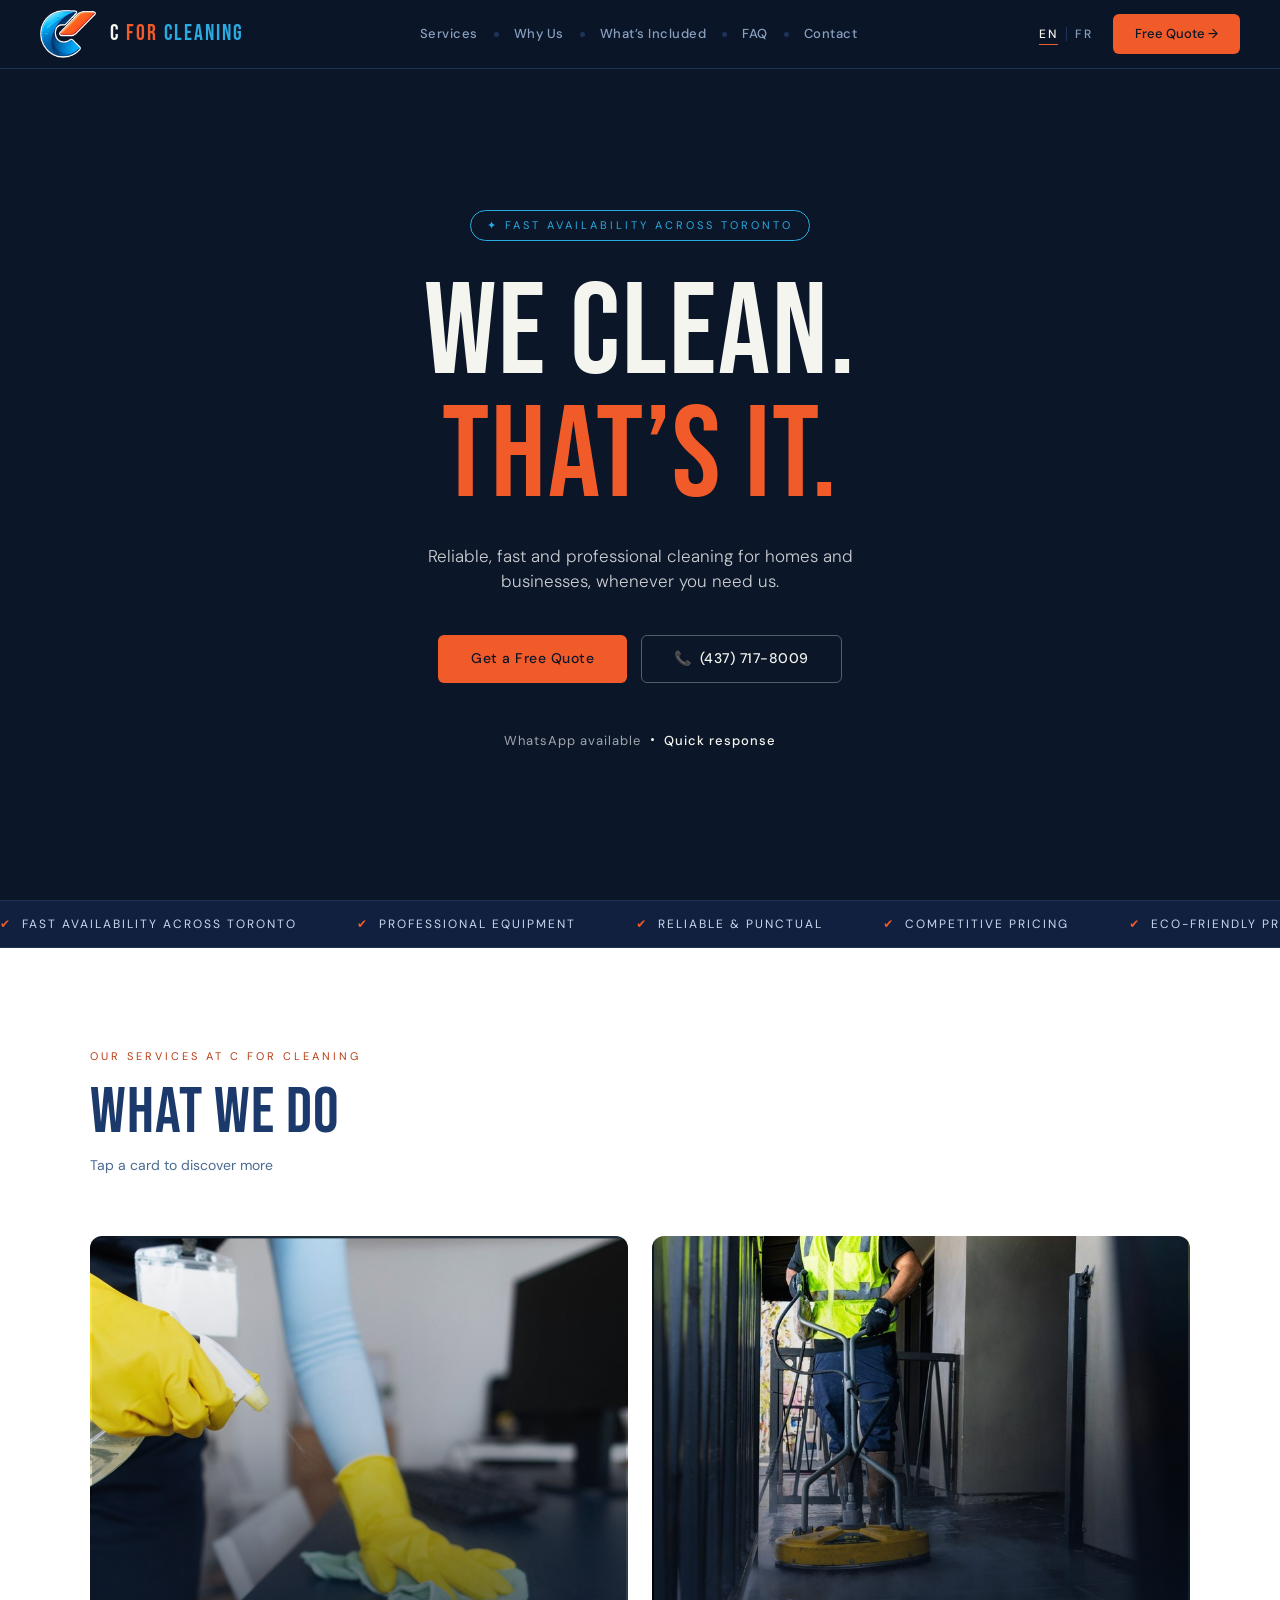
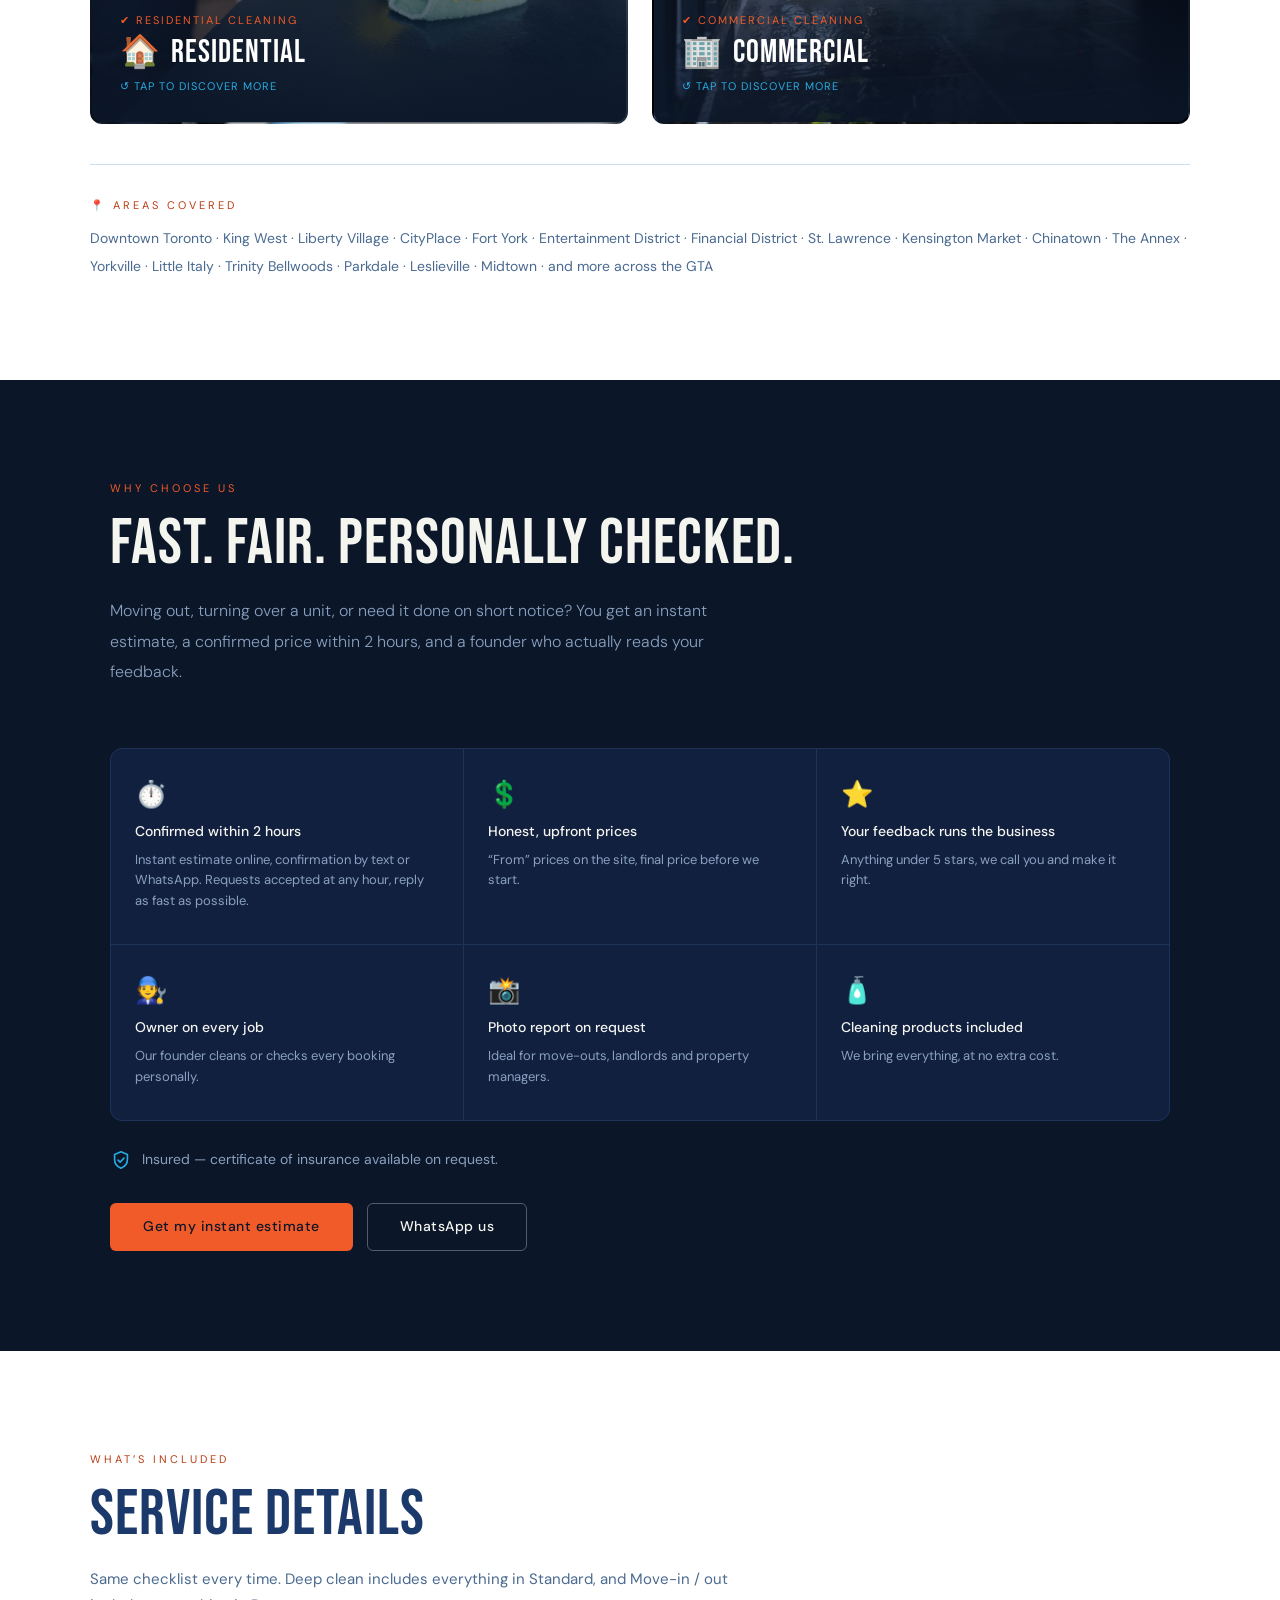
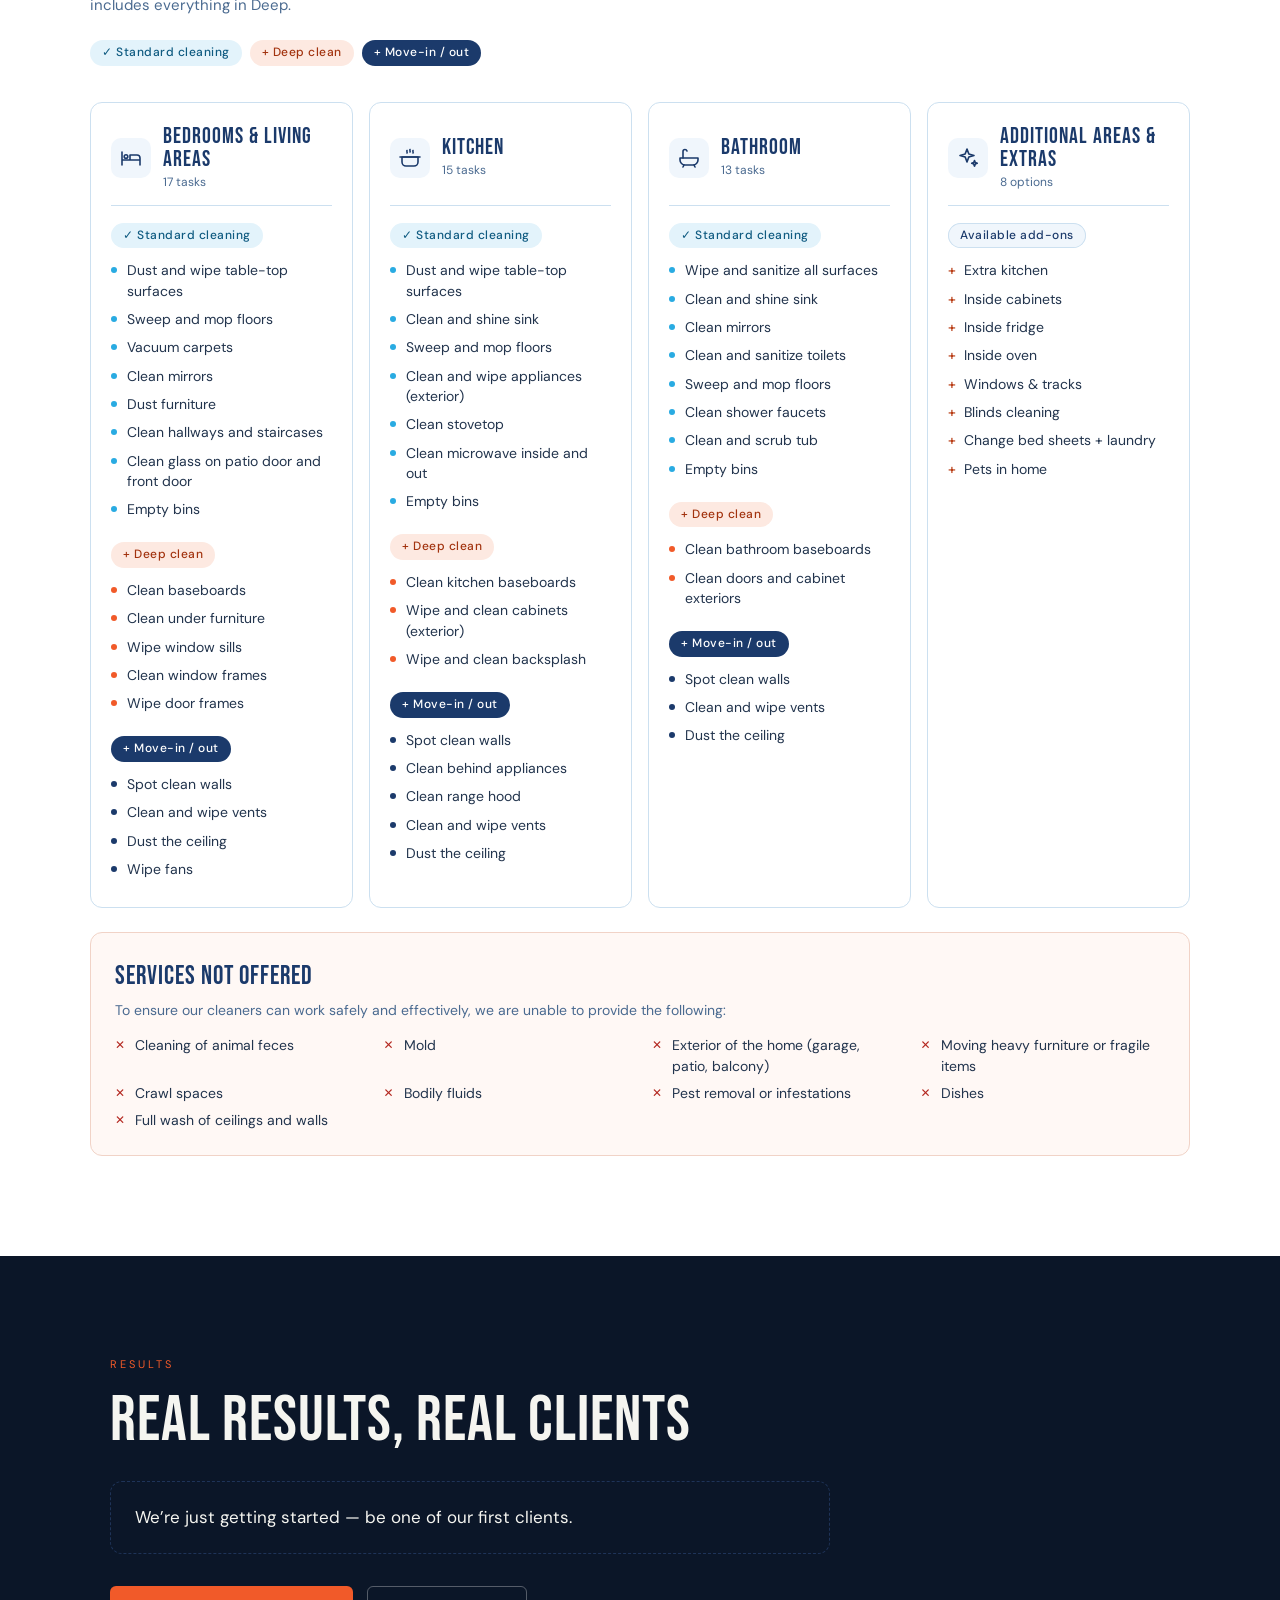
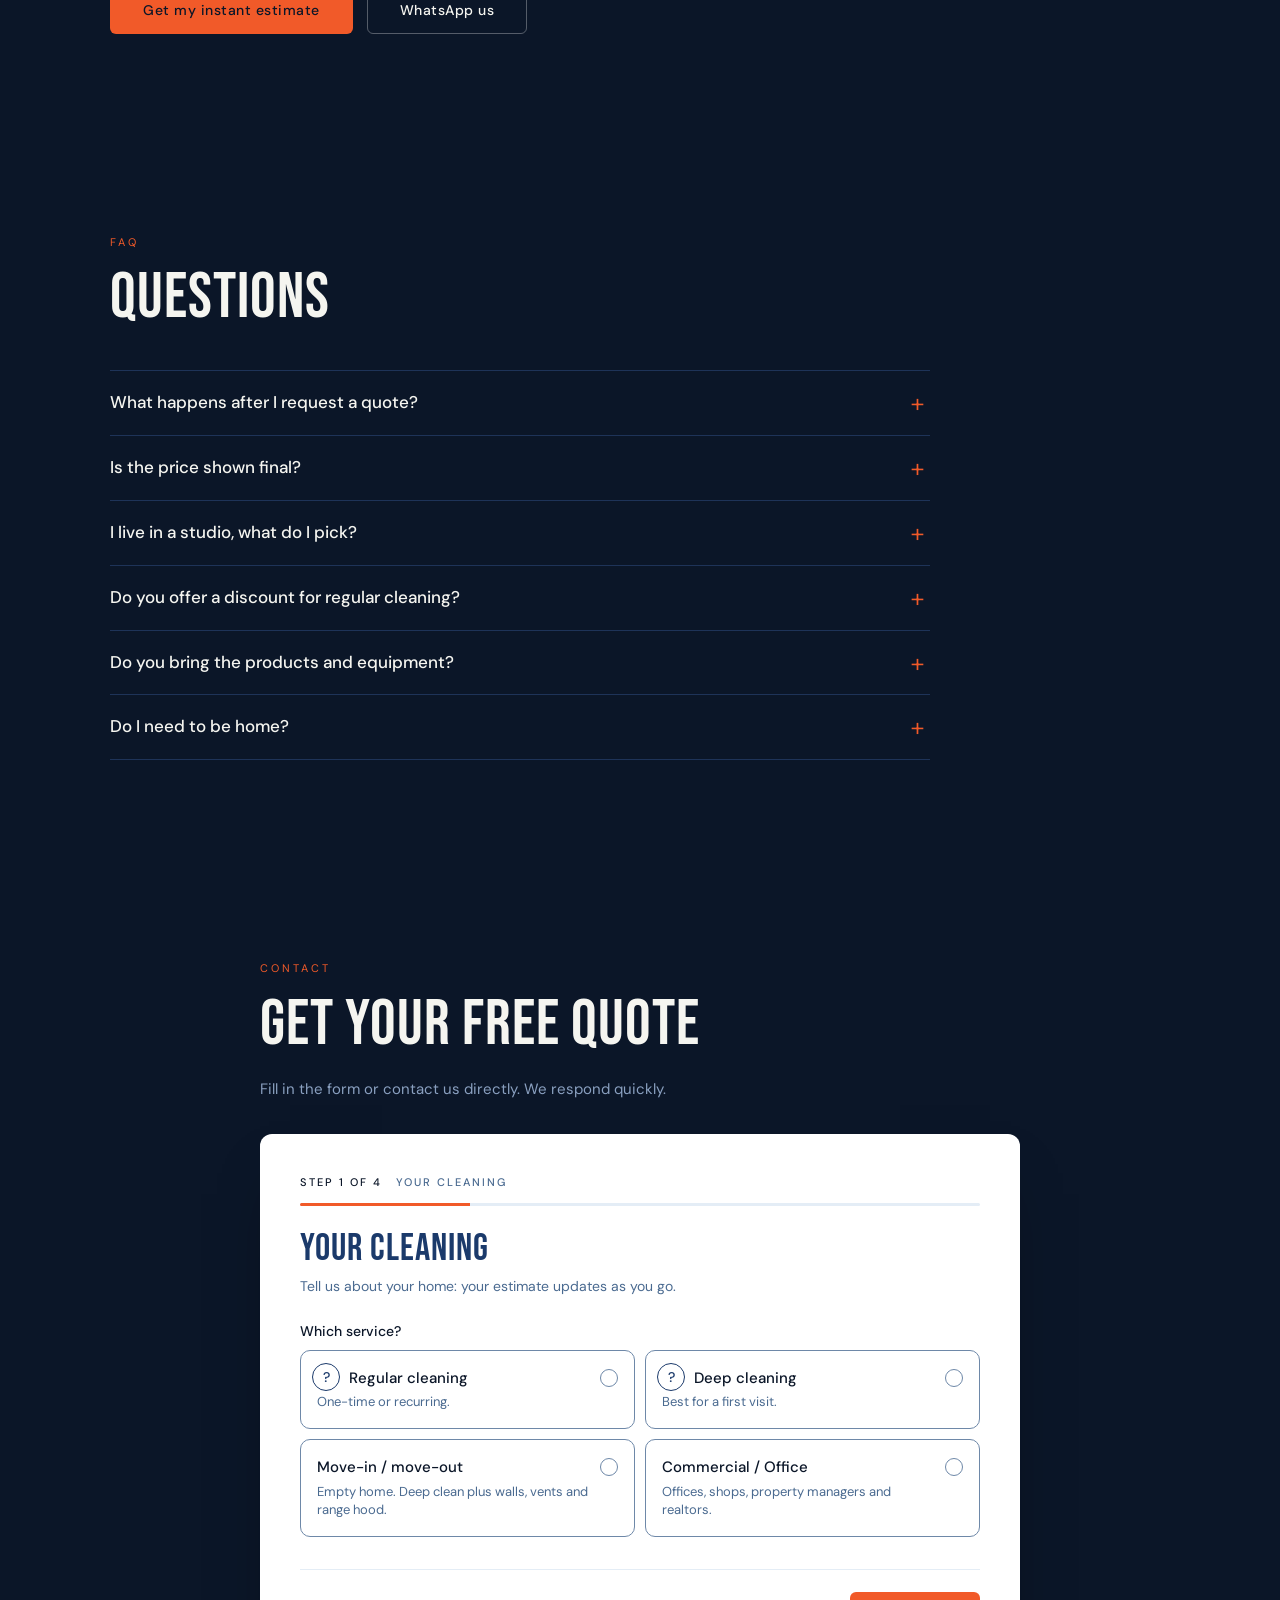
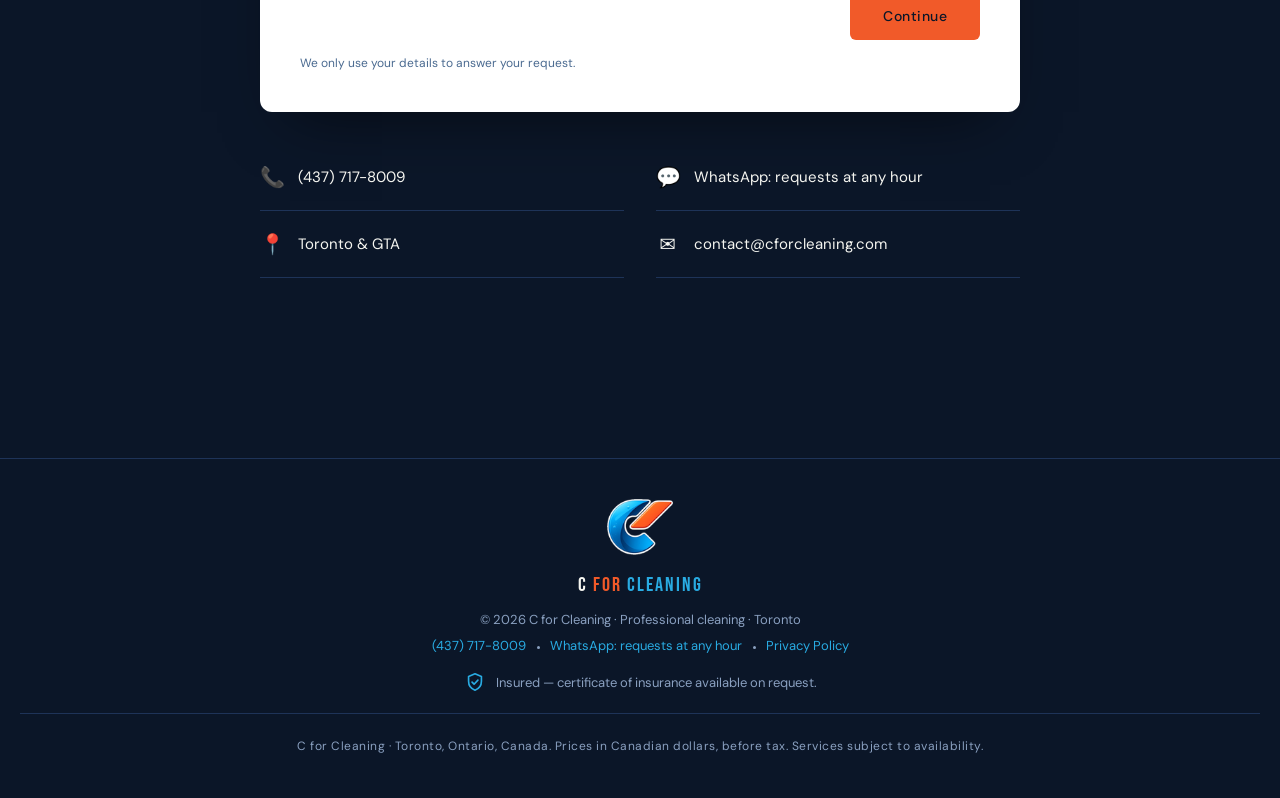
==== index.html @ 959acc0f "Remove all discounts, move the studio tip to the FAQ - No recurring discount for now: rates set to 0" ====
<!doctype html>
<html lang="en">
<head>
  <meta charset="utf-8">
  <meta name="viewport" content="width=device-width, initial-scale=1, viewport-fit=cover">
  <!-- Titre et description en anglais pour les aperçus de liens (WhatsApp, Facebook, Google).
       js/main.js les remplace selon la langue. -->
  <title>C for Cleaning | Cleaning services in Toronto</title>
  <meta name="description" content="Professional cleaning for condos, apartments, homes and businesses. Fast availability across Toronto, eco-friendly products, service in English and French.">
  <meta property="og:type" content="website">
  <meta property="og:site_name" content="C for Cleaning">
  <meta property="og:title" content="C for Cleaning | Cleaning services in Toronto">
  <meta property="og:description" content="Professional cleaning for condos, apartments, homes and businesses. Fast availability across Toronto, eco-friendly products, service in English and French.">
  <meta property="og:locale" content="en_CA">
  <meta property="og:locale:alternate" content="fr_CA">
  <!-- og:url et og:image (images/og.jpg) : à ajouter quand le domaine sera acheté (voir docs/images.md, n° 7) -->
  <meta name="theme-color" content="#0b1628">
  <link rel="icon" type="image/png" href="images/favicon.png">
  <link rel="apple-touch-icon" href="images/apple-touch-icon.png">
  <link rel="preconnect" href="https://fonts.googleapis.com">
  <link rel="preconnect" href="https://fonts.gstatic.com" crossorigin>
  <link rel="stylesheet" href="https://fonts.googleapis.com/css2?family=Bebas+Neue&amp;family=DM+Sans:wght@300;400;500&amp;display=swap">
  <link rel="stylesheet" href="css/style.css">
</head>
<body>
  <a class="skip-link" href="#main" data-i18n="skip"></a>

  <!-- Icônes (dessins, sans texte) réutilisées par <use> -->
  <svg class="sprite" aria-hidden="true" focusable="false">
    <symbol id="i-kitchen" viewBox="0 0 24 24"><path d="M4 11h16v5a4 4 0 0 1-4 4H8a4 4 0 0 1-4-4v-5z"/><path d="M2 11h20"/><path d="M9 4.5c-.6.8.6 1.7 0 2.5M12 3.5c-.6.8.6 1.7 0 2.5M15 4.5c-.6.8.6 1.7 0 2.5"/></symbol>
    <symbol id="i-paw" viewBox="0 0 24 24"><circle cx="5.5" cy="10" r="1.8"/><circle cx="9.5" cy="5.8" r="1.8"/><circle cx="14.5" cy="5.8" r="1.8"/><circle cx="18.5" cy="10" r="1.8"/><path d="M12 11.5c-2.9 0-5.5 3.6-5.5 5.9 0 1.6 1.2 2.6 2.7 2.6 1.2 0 1.9-.7 2.8-.7s1.6.7 2.8.7c1.5 0 2.7-1 2.7-2.6 0-2.3-2.6-5.9-5.5-5.9z"/></symbol>
    <symbol id="i-fridge" viewBox="0 0 24 24"><rect x="5.5" y="2.5" width="13" height="19" rx="2"/><path d="M5.5 10h13M8.5 5.5v2M8.5 13v3"/></symbol>
    <symbol id="i-oven" viewBox="0 0 24 24"><rect x="3" y="3" width="18" height="18" rx="2"/><path d="M3 8h18"/><rect x="6.5" y="11" width="11" height="7" rx="1"/><path d="M6.5 5.5h.01M9.5 5.5h.01M17.5 5.5h-3"/></symbol>
    <symbol id="i-cabinet" viewBox="0 0 24 24"><rect x="3" y="4" width="18" height="16" rx="1.5"/><path d="M12 4v16M9.5 10.5v3M14.5 10.5v3"/></symbol>
    <symbol id="i-blinds" viewBox="0 0 24 24"><path d="M3 3.5h18M5 7h14M5 10.5h14M5 14h14M5 17.5h14M12 17.5v2.5"/><circle cx="12" cy="21" r=".8"/></symbol>
    <symbol id="i-window" viewBox="0 0 24 24"><rect x="4" y="3" width="16" height="18" rx="1.5"/><path d="M12 3v18M4 12h16"/></symbol>
    <symbol id="i-bed" viewBox="0 0 24 24"><path d="M3 19V6M3 14h18v5M21 14v-2a3 3 0 0 0-3-3h-7v5"/><circle cx="7" cy="10.5" r="1.8"/></symbol>
    <symbol id="i-bath" viewBox="0 0 24 24"><path d="M3 12h18v2a5 5 0 0 1-5 5H8a5 5 0 0 1-5-5v-2z"/><path d="M6 12V5.5a2 2 0 0 1 2-2c1 0 1.7.6 2 1.5"/><path d="M7 19l-1 2M17 19l1 2"/></symbol>
    <symbol id="i-shield" viewBox="0 0 24 24"><path d="M12 3l7 3v5.2c0 4.4-3 8.3-7 9.8-4-1.5-7-5.4-7-9.8V6l7-3z"/><path d="M8.8 12.2l2.2 2.2 4.2-4.4"/></symbol>
    <symbol id="i-calendar" viewBox="0 0 24 24"><rect x="3" y="4.5" width="18" height="16" rx="2"/><path d="M3 9.5h18M8 2.5v4M16 2.5v4"/></symbol>
    <symbol id="i-sparkle" viewBox="0 0 24 24"><path d="M11 3l1.8 4.9L18 9.5l-5.2 1.6L11 16l-1.8-4.9L4 9.5l5.2-1.6z"/><path d="M18.5 14.5l.8 2 2 .8-2 .8-.8 2-.8-2-2-.8 2-.8z"/></symbol>
  </svg>

  <!-- NAVIGATION -->
  <header class="nav" id="top" data-header>
    <a class="nav-brand" href="#top" data-i18n-attr="aria-label:brand.home">
      <img class="logo" src="images/logo.png" alt="" width="94" height="80" onerror="this.remove()">
      <span class="nav-brand-name" aria-hidden="true"><span class="n-white" data-i18n="brand.word1"></span> <span class="n-orange" data-i18n="brand.word2"></span> <span class="n-blue" data-i18n="brand.word3"></span></span>
    </a>
    <nav class="nav-links" data-i18n-attr="aria-label:nav.label">
      <a href="#services" data-i18n="nav.services"></a>
      <a href="#why" data-i18n="nav.why"></a>
      <a href="#details" data-i18n="nav.details"></a>
      <a href="#faq" data-i18n="nav.faq"></a>
      <a href="#book" data-i18n="nav.contact"></a>
    </nav>
    <div class="nav-actions">
      <div class="lang-switch" role="group" data-i18n-attr="aria-label:nav.language">
        <button type="button" class="lang-switch__btn" data-set-lang="en" lang="en" data-i18n="lang.en" data-i18n-attr="aria-label:lang.enName"></button>
        <button type="button" class="lang-switch__btn" data-set-lang="fr" lang="fr" data-i18n="lang.fr" data-i18n-attr="aria-label:lang.frName"></button>
      </div>
      <a class="nav-cta" href="#book" data-i18n="nav.quote"></a>
      <button type="button" class="hamburger" aria-expanded="false" aria-controls="drawer" data-menu-toggle>
        <span></span><span></span><span></span>
      </button>
    </div>

    <!-- Menu mobile -->
    <div class="mobile-menu" id="drawer" hidden data-drawer>
      <nav data-i18n-attr="aria-label:nav.label">
        <a href="#services" data-i18n="nav.services"></a>
        <a href="#why" data-i18n="nav.why"></a>
        <a href="#details" data-i18n="nav.details"></a>
        <a href="#faq" data-i18n="nav.faq"></a>
        <a href="#book" data-i18n="nav.contact"></a>
        <a href="#book" class="mobile-cta" data-i18n="nav.quote"></a>
      </nav>
    </div>
  </header>

  <main id="main" tabindex="-1">

    <!-- HERO -->
    <section class="hero" aria-labelledby="hero-title">
      <div class="hero-slide hero-slide--1" aria-hidden="true"></div>
      <div class="hero-slide hero-slide--2" aria-hidden="true"></div>
      <div class="hero-overlay" aria-hidden="true"></div>
      <div class="hero-content">
        <p class="badge" data-i18n="hero.badge"></p>
        <h1 id="hero-title"><span data-i18n="hero.title1"></span><br><span class="accent" data-i18n="hero.title2"></span></h1>
        <p class="sub" data-i18n="hero.sub"></p>
        <div class="cta-group">
          <a href="#book" class="btn btn-primary" data-i18n="hero.cta"></a>
          <a href="#" class="btn btn-outline btn-phone" data-phone-link data-i18n-attr="aria-label:nav.call"><span data-phone-text></span></a>
        </div>
        <p class="hero-phone"><a href="#" target="_blank" rel="noopener" data-whatsapp-link data-i18n="hero.whatsapp"></a><strong data-i18n="hero.quick"></strong></p>
      </div>
    </section>

    <!-- BANDEAU DÉFILANT (décoratif, les mêmes points sont repris plus bas) -->
    <div class="ticker-wrap" aria-hidden="true">
      <div class="ticker" data-ticker></div>
    </div>

    <!-- SERVICES (fond blanc) -->
    <section class="services-outer" id="services" aria-labelledby="services-title">
      <div class="services-inner">
        <p class="label"><span data-i18n="services.label"></span> <span class="label-brand" data-i18n="services.labelBrand"></span></p>
        <h2 id="services-title" data-i18n="services.title"></h2>
        <p class="services-hint" data-i18n="services.hint"></p>

        <div class="services-grid">
          <!-- Résidentiel : carte à retourner -->
          <div class="flip-card" data-flip-card>
            <div class="flip-card-inner">
              <button type="button" class="flip-front flip-front--residential" aria-controls="back-residential">
                <span class="flip-front-overlay" aria-hidden="true"></span>
                <span class="flip-front-content">
                  <span class="flip-tag" data-i18n="services.residential.tag"></span>
                  <span class="flip-title" data-icon="🏠"><span data-i18n="services.residential.name"></span></span>
                  <span class="flip-hint-front" data-i18n="services.more"></span>
                </span>
              </button>
              <div class="flip-back" id="back-residential" tabindex="-1">
                <h3 data-i18n="services.residential.title"></h3>
                <p class="flip-back-desc" data-i18n="services.residential.desc"></p>
                <ul class="service-list" data-i18n-list="services.residential.items"></ul>
                <p class="flip-back-price" data-i18n="services.residential.price"></p>
                <div class="flip-back-bottom">
                  <a href="#book" class="btn btn-primary btn-small" data-i18n="services.cta"></a>
                  <button type="button" class="flip-hint-back" data-i18n="services.back"></button>
                </div>
              </div>
            </div>
          </div>

          <!-- Commercial : carte à retourner -->
          <div class="flip-card" data-flip-card>
            <div class="flip-card-inner">
              <button type="button" class="flip-front flip-front--commercial" aria-controls="back-commercial">
                <span class="flip-front-overlay" aria-hidden="true"></span>
                <span class="flip-front-content">
                  <span class="flip-tag" data-i18n="services.commercial.tag"></span>
                  <span class="flip-title" data-icon="🏢"><span data-i18n="services.commercial.name"></span></span>
                  <span class="flip-hint-front" data-i18n="services.more"></span>
                </span>
              </button>
              <div class="flip-back" id="back-commercial" tabindex="-1">
                <h3 data-i18n="services.commercial.title"></h3>
                <p class="flip-back-desc" data-i18n="services.commercial.desc"></p>
                <ul class="service-list" data-i18n-list="services.commercial.items"></ul>
                <p class="flip-back-price" data-i18n="services.commercial.price"></p>
                <div class="flip-back-bottom">
                  <a href="#book" class="btn btn-primary btn-small" data-book-service="pro" data-i18n="services.cta"></a>
                  <button type="button" class="flip-hint-back" data-i18n="services.back"></button>
                </div>
              </div>
            </div>
          </div>
        </div>

        <!-- Zones desservies -->
        <div class="areas">
          <p class="label" data-icon="📍"><span data-i18n="areas.label"></span></p>
          <p class="areas-list" data-areas></p>
        </div>
      </div>
    </section>

    <!-- POURQUOI C FOR CLEANING -->
    <section class="section" id="why" aria-labelledby="why-title">
      <p class="label" data-i18n="why.label"></p>
      <h2 id="why-title" data-i18n="why.title"></h2>
      <div class="intro-text">
        <p data-i18n="why.text"></p>
      </div>
      <ul class="pillars pillars--six">
        <li class="pillar"><span class="pillar-icon" aria-hidden="true" data-icon="⏱️"></span><h3 data-i18n="why.cards.0.title"></h3><p data-i18n="why.cards.0.text"></p></li>
        <li class="pillar"><span class="pillar-icon" aria-hidden="true" data-icon="💲"></span><h3 data-i18n="why.cards.1.title"></h3><p data-i18n="why.cards.1.text"></p></li>
        <li class="pillar"><span class="pillar-icon" aria-hidden="true" data-icon="⭐"></span><h3 data-i18n="why.cards.2.title"></h3><p data-i18n="why.cards.2.text"></p></li>
        <li class="pillar"><span class="pillar-icon" aria-hidden="true" data-icon="🧑‍🔧"></span><h3 data-i18n="why.cards.3.title"></h3><p data-i18n="why.cards.3.text"></p></li>
        <li class="pillar"><span class="pillar-icon" aria-hidden="true" data-icon="📸"></span><h3 data-i18n="why.cards.4.title"></h3><p data-i18n="why.cards.4.text"></p></li>
        <li class="pillar"><span class="pillar-icon" aria-hidden="true" data-icon="🧴"></span><h3 data-i18n="why.cards.5.title"></h3><p data-i18n="why.cards.5.text"></p></li>
      </ul>
      <p class="insured"><svg class="insured__icon" aria-hidden="true" focusable="false"><use href="#i-shield"/></svg><span data-i18n="trust.insured"></span></p>
      <div class="cta-row">
        <a href="#book" class="btn btn-primary" data-i18n="cta.estimate"></a>
        <a href="#" class="btn btn-outline" target="_blank" rel="noopener" data-whatsapp-link data-i18n="cta.whatsapp"></a>
      </div>
    </section>

    <!-- DÉTAILS DES SERVICES (fond blanc) -->
    <section class="details-outer" id="details" aria-labelledby="details-title">
      <div class="details-inner">
        <p class="label" data-i18n="details.label"></p>
        <h2 id="details-title" data-i18n="details.title"></h2>
        <p class="details-intro" data-i18n="details.intro"></p>
        <ul class="details-legend">
          <li class="details-legend__item details-legend__item--standard" data-i18n="details.levels.standard"></li>
          <li class="details-legend__item details-legend__item--deep" data-i18n="details.levels.deep"></li>
          <li class="details-legend__item details-legend__item--move" data-i18n="details.levels.move"></li>
        </ul>
        <div class="details-grid">
        <article class="detail-card">
          <header class="detail-card__head">
            <svg class="detail-card__icon" aria-hidden="true" focusable="false"><use href="#i-bed"/></svg>
            <div>
              <h3 class="detail-card__title" data-i18n="details.rooms.title"></h3>
              <p class="detail-card__count" data-detail-count="rooms"></p>
            </div>
          </header>
          <div class="detail-card__body">
            <div class="detail-group detail-group--standard">
              <h4 class="detail-group__title" data-i18n="details.levels.standard"></h4>
              <ul class="detail-list" data-i18n-list="details.rooms.standard"></ul>
            </div>
            <div class="detail-group detail-group--deep">
              <h4 class="detail-group__title" data-i18n="details.levels.deep"></h4>
              <ul class="detail-list" data-i18n-list="details.rooms.deep"></ul>
            </div>
            <div class="detail-group detail-group--move">
              <h4 class="detail-group__title" data-i18n="details.levels.move"></h4>
              <ul class="detail-list" data-i18n-list="details.rooms.move"></ul>
            </div>
          </div>
        </article>
        <article class="detail-card">
          <header class="detail-card__head">
            <svg class="detail-card__icon" aria-hidden="true" focusable="false"><use href="#i-kitchen"/></svg>
            <div>
              <h3 class="detail-card__title" data-i18n="details.kitchen.title"></h3>
              <p class="detail-card__count" data-detail-count="kitchen"></p>
            </div>
          </header>
          <div class="detail-card__body">
            <div class="detail-group detail-group--standard">
              <h4 class="detail-group__title" data-i18n="details.levels.standard"></h4>
              <ul class="detail-list" data-i18n-list="details.kitchen.standard"></ul>
            </div>
            <div class="detail-group detail-group--deep">
              <h4 class="detail-group__title" data-i18n="details.levels.deep"></h4>
              <ul class="detail-list" data-i18n-list="details.kitchen.deep"></ul>
            </div>
            <div class="detail-group detail-group--move">
              <h4 class="detail-group__title" data-i18n="details.levels.move"></h4>
              <ul class="detail-list" data-i18n-list="details.kitchen.move"></ul>
            </div>
          </div>
        </article>
        <article class="detail-card">
          <header class="detail-card__head">
            <svg class="detail-card__icon" aria-hidden="true" focusable="false"><use href="#i-bath"/></svg>
            <div>
              <h3 class="detail-card__title" data-i18n="details.bathroom.title"></h3>
              <p class="detail-card__count" data-detail-count="bathroom"></p>
            </div>
          </header>
          <div class="detail-card__body">
            <div class="detail-group detail-group--standard">
              <h4 class="detail-group__title" data-i18n="details.levels.standard"></h4>
              <ul class="detail-list" data-i18n-list="details.bathroom.standard"></ul>
            </div>
            <div class="detail-group detail-group--deep">
              <h4 class="detail-group__title" data-i18n="details.levels.deep"></h4>
              <ul class="detail-list" data-i18n-list="details.bathroom.deep"></ul>
            </div>
            <div class="detail-group detail-group--move">
              <h4 class="detail-group__title" data-i18n="details.levels.move"></h4>
              <ul class="detail-list" data-i18n-list="details.bathroom.move"></ul>
            </div>
          </div>
        </article>
        <article class="detail-card">
          <header class="detail-card__head">
            <svg class="detail-card__icon" aria-hidden="true" focusable="false"><use href="#i-sparkle"/></svg>
            <div>
              <h3 class="detail-card__title" data-i18n="details.extras.title"></h3>
              <p class="detail-card__count" data-detail-count="extras"></p>
            </div>
          </header>
          <div class="detail-card__body">
            <div class="detail-group detail-group--addons">
              <h4 class="detail-group__title" data-i18n="details.levels.addons"></h4>
              <ul class="detail-list" data-i18n-list="details.extras.addons"></ul>
            </div>
          </div>
        </article>
        </div>

        <div class="not-offered">
          <h3 class="not-offered__title" data-i18n="details.notOffered.title"></h3>
          <p class="not-offered__intro" data-i18n="details.notOffered.intro"></p>
          <ul class="not-offered__list" data-i18n-list="details.notOffered.items"></ul>
        </div>
      </div>
    </section>

    <!-- RÉSULTATS : avant/après et avis réels (données dans js/config.js) -->
    <section class="section" id="results" aria-labelledby="results-title">
      <p class="label" data-i18n="results.label"></p>
      <h2 id="results-title" data-i18n="results.title"></h2>

      <div class="ba" data-before-after hidden>
        <div class="ba-grid" data-ba-list></div>
      </div>

      <div class="reviews" data-reviews hidden>
        <ul class="reviews-grid" data-reviews-list></ul>
        <a class="reviews-google" href="#" target="_blank" rel="noopener" data-google-reviews hidden data-i18n="results.google"></a>
      </div>

      <div class="launch" data-launch hidden>
        <p class="launch__text" data-i18n="results.launch"></p>
      </div>

      <div class="cta-row">
        <a href="#book" class="btn btn-primary" data-i18n="cta.estimate"></a>
        <a href="#" class="btn btn-outline" target="_blank" rel="noopener" data-whatsapp-link data-i18n="cta.whatsapp"></a>
      </div>
    </section>

    <!-- FAQ -->
    <section class="section section--faq" id="faq" aria-labelledby="faq-title">
      <p class="label" data-i18n="faq.label"></p>
      <h2 id="faq-title" data-i18n="faq.title"></h2>
      <div class="faq" data-faq></div>
    </section>

    <!-- CONTACT ET RÉSERVATION -->
    <section class="section" id="book" aria-labelledby="book-title">
      <div class="book-wrap">
        <p class="label" data-i18n="contact.label"></p>
        <h2 id="book-title" data-i18n="contact.title"></h2>
        <p class="contact-intro" data-i18n="contact.intro"></p>

        <div class="book-card">
          <form class="booking" id="booking-form" action="https://formspree.io/f/mjgeappr" method="POST" novalidate data-i18n-attr="aria-label:contact.formLabel">
            <div class="progress">
              <p class="progress__text" aria-live="polite">
                <span data-progress-count></span>
                <span class="progress__name" data-progress-name></span>
              </p>
              <div class="progress__bar" aria-hidden="true"><span class="progress__fill" data-progress-fill></span></div>
            </div>

            <!-- Champs cachés envoyés à Formspree -->
            <input type="hidden" name="_subject" value="">
            <input type="hidden" name="lang" value="">
            <input type="hidden" name="summary" value="">
            <input type="hidden" name="estimated_price" value="">
            <div class="hp" aria-hidden="true">
              <input type="text" name="_gotcha" tabindex="-1" autocomplete="off">
            </div>

            <!-- Étape 1 : votre ménage -->
            <div class="step" data-step="1">
              <h3 class="step__title" tabindex="-1" data-i18n="form.step1.title"></h3>
              <p class="step__note" data-i18n="form.step1.note"></p>

              <fieldset class="field" data-field="service">
                <legend class="label-field" data-i18n="form.step1.service"></legend>
                <div class="options options--cards">
                  <div class="option-wrap has-tip">
                    <label class="option-card">
                      <input class="option-card__input" type="radio" name="service" value="Regular" data-service="regular">
                      <span class="option-card__body">
                        <span class="option-card__name" data-i18n="form.step1.services.regular.name"></span>
                        <span class="option-card__desc" data-i18n="form.step1.services.regular.desc"></span>
                      </span>
                    </label>
                    <button type="button" class="tip" aria-expanded="false" aria-describedby="tip-regular" data-tip data-i18n-attr="aria-label:form.step1.services.regular.tipLabel"><span aria-hidden="true">?</span></button>
                    <span class="tip__bubble" id="tip-regular" role="tooltip" data-i18n="form.step1.services.regular.tip"></span>
                  </div>
                  <div class="option-wrap has-tip">
                    <label class="option-card">
                      <input class="option-card__input" type="radio" name="service" value="Deep" data-service="deep">
                      <span class="option-card__body">
                        <span class="option-card__name" data-i18n="form.step1.services.deep.name"></span>
                        <span class="option-card__desc" data-i18n="form.step1.services.deep.desc"></span>
                      </span>
                    </label>
                    <button type="button" class="tip" aria-expanded="false" aria-describedby="tip-deep" data-tip data-i18n-attr="aria-label:form.step1.services.deep.tipLabel"><span aria-hidden="true">?</span></button>
                    <span class="tip__bubble" id="tip-deep" role="tooltip" data-i18n="form.step1.services.deep.tip"></span>
                  </div>
                  <div class="option-wrap">
                    <label class="option-card">
                      <input class="option-card__input" type="radio" name="service" value="Move-in/out" data-service="move">
                      <span class="option-card__body">
                        <span class="option-card__name" data-i18n="form.step1.services.move.name"></span>
                        <span class="option-card__desc" data-i18n="form.step1.services.move.desc"></span>
                      </span>
                    </label>
                  </div>
                  <div class="option-wrap">
                    <label class="option-card">
                      <input class="option-card__input" type="radio" name="service" value="Commercial / Office" data-service="pro">
                      <span class="option-card__body">
                        <span class="option-card__name" data-i18n="form.step1.services.pro.name"></span>
                        <span class="option-card__desc" data-i18n="form.step1.services.pro.desc"></span>
                      </span>
                    </label>
                  </div>
                </div>
                <p class="field__error" id="err-service" data-error></p>
              </fieldset>

              <div class="cond" data-when="residential" hidden>
                <div class="counters">
                  <div class="field counter" data-field="bedrooms">
                    <label class="label-field" for="bedrooms" data-i18n="form.step1.bedrooms"></label>
                    <div class="stepper">
                      <button type="button" class="stepper__btn stepper__btn--less" data-stepper="bedrooms" data-delta="-1" data-i18n-attr="aria-label:form.step1.bedroomsLess"></button>
                      <input class="stepper__input" type="number" id="bedrooms" name="bedrooms" value="0" min="0" step="1" inputmode="numeric">
                      <button type="button" class="stepper__btn stepper__btn--more" data-stepper="bedrooms" data-delta="1" data-i18n-attr="aria-label:form.step1.bedroomsMore"></button>
                    </div>
                    <p class="field__error" id="err-bedrooms" data-error></p>
                  </div>
                  <div class="field counter" data-field="bathrooms">
                    <label class="label-field" for="bathrooms" data-i18n="form.step1.bathrooms"></label>
                    <div class="stepper">
                      <button type="button" class="stepper__btn stepper__btn--less" data-stepper="bathrooms" data-delta="-1" data-i18n-attr="aria-label:form.step1.bathroomsLess"></button>
                      <input class="stepper__input" type="number" id="bathrooms" name="bathrooms" value="1" min="0" step="1" inputmode="numeric">
                      <button type="button" class="stepper__btn stepper__btn--more" data-stepper="bathrooms" data-delta="1" data-i18n-attr="aria-label:form.step1.bathroomsMore"></button>
                    </div>
                    <p class="field__error" id="err-bathrooms" data-error></p>
                  </div>
                  <div class="field counter" data-field="half_bathrooms">
                    <label class="label-field" for="half_bathrooms" data-i18n="form.step1.halfBathrooms"></label>
                    <div class="stepper">
                      <button type="button" class="stepper__btn stepper__btn--less" data-stepper="half_bathrooms" data-delta="-1" data-i18n-attr="aria-label:form.step1.halfBathroomsLess"></button>
                      <input class="stepper__input" type="number" id="half_bathrooms" name="half_bathrooms" value="0" min="0" step="1" inputmode="numeric">
                      <button type="button" class="stepper__btn stepper__btn--more" data-stepper="half_bathrooms" data-delta="1" data-i18n-attr="aria-label:form.step1.halfBathroomsMore"></button>
                    </div>
                    <p class="field__note" data-i18n="form.step1.halfNote"></p>
                    <p class="field__error" id="err-half_bathrooms" data-error></p>
                  </div>
                </div>

                <fieldset class="field">
                  <legend class="label-field" data-i18n="form.step1.type"></legend>
                  <div class="options">
                    <label class="pill"><input type="radio" name="property_type" value="Condo or apartment" checked><span data-i18n="form.step1.types.0"></span></label>
                    <label class="pill"><input type="radio" name="property_type" value="Townhouse"><span data-i18n="form.step1.types.1"></span></label>
                    <label class="pill"><input type="radio" name="property_type" value="House"><span data-i18n="form.step1.types.2"></span></label>
                  </div>
                </fieldset>
              </div>

              <div class="cond" data-when="regular" hidden>
                <fieldset class="field">
                  <legend class="label-field" data-i18n="form.step1.frequency"></legend>
                  <div class="options">
                    <label class="pill"><input type="radio" name="frequency" value="One time" data-freq="once" checked><span data-freq-label="once"></span></label>
                    <label class="pill"><input type="radio" name="frequency" value="Weekly" data-freq="weekly"><span data-freq-label="weekly"></span></label>
                    <label class="pill"><input type="radio" name="frequency" value="Bi-weekly" data-freq="biweekly"><span data-freq-label="biweekly"></span></label>
                    <label class="pill"><input type="radio" name="frequency" value="Monthly" data-freq="monthly"><span data-freq-label="monthly"></span></label>
                  </div>
                  <p class="field__note" data-i18n="form.step1.frequencyNote" data-discount-only></p>
                </fieldset>
              </div>

              <div class="cond" data-when="pro" hidden>
                <fieldset class="field" data-field="pro_type">
                  <legend class="label-field" data-i18n="form.step1.proType"></legend>
                  <div class="options">
                    <label class="pill"><input type="radio" name="pro_type" value="Office or shop"><span data-i18n="form.step1.proTypes.0"></span></label>
                    <label class="pill"><input type="radio" name="pro_type" value="Property manager"><span data-i18n="form.step1.proTypes.1"></span></label>
                    <label class="pill"><input type="radio" name="pro_type" value="Realtor"><span data-i18n="form.step1.proTypes.2"></span></label>
                    <label class="pill"><input type="radio" name="pro_type" value="Other"><span data-i18n="form.step1.proTypes.3"></span></label>
                  </div>
                  <p class="field__error" id="err-pro_type" data-error></p>
                </fieldset>
                <div class="field" data-field="square_feet">
                  <label class="label-field" for="square_feet" data-i18n="form.step1.sqft"></label>
                  <input class="input input--sqft" type="number" id="square_feet" name="square_feet" min="1" step="1" inputmode="numeric" data-i18n-attr="placeholder:form.step1.sqftExample">
                  <p class="field__error" id="err-square_feet" data-error></p>
                </div>
                <div class="counters">
                  <div class="field counter" data-field="pro_kitchens">
                    <label class="label-field" for="pro_kitchens" data-i18n="form.step1.kitchens"></label>
                    <div class="stepper">
                      <button type="button" class="stepper__btn stepper__btn--less" data-stepper="pro_kitchens" data-delta="-1" data-i18n-attr="aria-label:form.step1.kitchensLess"></button>
                      <input class="stepper__input" type="number" id="pro_kitchens" name="pro_kitchens" value="1" min="0" step="1" inputmode="numeric">
                      <button type="button" class="stepper__btn stepper__btn--more" data-stepper="pro_kitchens" data-delta="1" data-i18n-attr="aria-label:form.step1.kitchensMore"></button>
                    </div>
                    <p class="field__note" data-i18n="form.step1.kitchensNote"></p>
                    <p class="field__error" id="err-pro_kitchens" data-error></p>
                  </div>
                  <div class="field counter" data-field="pro_bathrooms">
                    <label class="label-field" for="pro_bathrooms" data-i18n="form.step1.proBathrooms"></label>
                    <div class="stepper">
                      <button type="button" class="stepper__btn stepper__btn--less" data-stepper="pro_bathrooms" data-delta="-1" data-i18n-attr="aria-label:form.step1.bathroomsLess"></button>
                      <input class="stepper__input" type="number" id="pro_bathrooms" name="pro_bathrooms" value="1" min="0" step="1" inputmode="numeric">
                      <button type="button" class="stepper__btn stepper__btn--more" data-stepper="pro_bathrooms" data-delta="1" data-i18n-attr="aria-label:form.step1.bathroomsMore"></button>
                    </div>
                    <p class="field__error" id="err-pro_bathrooms" data-error></p>
                  </div>
                </div>
              </div>
            </div>

            <!-- Étape 2 : options (sautée pour les pros) -->
            <div class="step" data-step="2" hidden>
              <h3 class="step__title" tabindex="-1" data-i18n="form.step2.title"></h3>
              <p class="step__note" data-i18n="form.step2.note"></p>
              <div class="cond" data-when="residential" hidden>
                <fieldset class="field">
                  <legend class="label-field" data-i18n="form.step2.extras"></legend>
                  <ul class="tiles">
                    <li><label class="tile">
                      <input type="checkbox" name="addons" value="Extra kitchen" data-addon="kitchen">
                      <span class="tile__body">
                        <svg class="tile__icon" aria-hidden="true" focusable="false"><use href="#i-kitchen"/></svg>
                        <span class="tile__name" data-i18n="form.step2.addons.kitchen"></span>
                      </span>
                    </label></li>
                    <li><label class="tile">
                      <input type="checkbox" name="addons" value="Inside fridge" data-addon="fridge">
                      <span class="tile__body">
                        <svg class="tile__icon" aria-hidden="true" focusable="false"><use href="#i-fridge"/></svg>
                        <span class="tile__name" data-i18n="form.step2.addons.fridge"></span>
                      </span>
                    </label></li>
                    <li><label class="tile">
                      <input type="checkbox" name="addons" value="Inside oven" data-addon="oven">
                      <span class="tile__body">
                        <svg class="tile__icon" aria-hidden="true" focusable="false"><use href="#i-oven"/></svg>
                        <span class="tile__name" data-i18n="form.step2.addons.oven"></span>
                      </span>
                    </label></li>
                    <li><label class="tile">
                      <input type="checkbox" name="addons" value="Inside cabinets" data-addon="cabinets">
                      <span class="tile__body">
                        <svg class="tile__icon" aria-hidden="true" focusable="false"><use href="#i-cabinet"/></svg>
                        <span class="tile__name" data-i18n="form.step2.addons.cabinets"></span>
                      </span>
                    </label></li>
                    <li><label class="tile">
                      <input type="checkbox" name="addons" value="Pets in home" data-addon="pets">
                      <span class="tile__body">
                        <svg class="tile__icon" aria-hidden="true" focusable="false"><use href="#i-paw"/></svg>
                        <span class="tile__name" data-i18n="form.step2.addons.pets"></span>
                      </span>
                    </label></li>
                    <li><label class="tile">
                      <input type="checkbox" name="addons" value="Change bed sheets + laundry" data-addon="sheetsLaundry">
                      <span class="tile__body">
                        <svg class="tile__icon" aria-hidden="true" focusable="false"><use href="#i-bed"/></svg>
                        <span class="tile__name" data-i18n="form.step2.addons.sheetsLaundry"></span>
                      </span>
                    </label></li>
                    <li class="tiles__wide"><div class="tile tile--counter" data-blinds-tile>
                      <span class="tile__body">
                        <svg class="tile__icon" aria-hidden="true" focusable="false"><use href="#i-blinds"/></svg>
                        <span class="tile__text">
                          <label class="tile__name" for="blinds_count" data-i18n="form.step2.addons.blinds"></label>
                          <span class="tile__sub" id="blinds-hint" data-i18n="form.step2.blindsHint"></span>
                        </span>
                        <span class="tile-stepper">
                          <button type="button" class="tile-stepper__btn stepper__btn--less" data-stepper="blinds_count" data-delta="-1" data-i18n-attr="aria-label:form.step2.blindsLess"></button>
                          <input class="tile-stepper__input" type="number" id="blinds_count" name="blinds_count" value="0" min="0" step="1" inputmode="numeric" aria-describedby="blinds-hint">
                          <button type="button" class="tile-stepper__btn stepper__btn--more" data-stepper="blinds_count" data-delta="1" data-i18n-attr="aria-label:form.step2.blindsMore"></button>
                        </span>
                      </span>
                    </div></li>
                  </ul>
                </fieldset>
                <fieldset class="field">
                  <legend class="label-field" data-i18n="form.step2.windows"></legend>
                  <ul class="tiles">
                    <li><label class="tile">
                      <input type="checkbox" name="addons" value="Inside windows and tracks (up to 6)" data-addon="windows0" data-window="0">
                      <span class="tile__body">
                        <svg class="tile__icon" aria-hidden="true" focusable="false"><use href="#i-window"/></svg>
                        <span class="tile__name"><span data-i18n="form.step2.windowsName"></span> <span class="tile__sub" data-window-label="0"></span></span>
                      </span>
                    </label></li>
                    <li><label class="tile">
                      <input type="checkbox" name="addons" value="Inside windows and tracks (7 to 12)" data-addon="windows1" data-window="1">
                      <span class="tile__body">
                        <svg class="tile__icon" aria-hidden="true" focusable="false"><use href="#i-window"/></svg>
                        <span class="tile__name"><span data-i18n="form.step2.windowsName"></span> <span class="tile__sub" data-window-label="1"></span></span>
                      </span>
                    </label></li>
                    <li><label class="tile">
                      <input type="checkbox" name="addons" value="Inside windows and tracks (more than 12, on quote)" data-addon="windows2" data-window="2">
                      <span class="tile__body">
                        <svg class="tile__icon" aria-hidden="true" focusable="false"><use href="#i-window"/></svg>
                        <span class="tile__name"><span data-i18n="form.step2.windowsName"></span> <span class="tile__sub" data-window-label="2"></span></span>
                      </span>
                    </label></li>
                  </ul>
                  <p class="field__note" data-i18n="form.step2.windowsNote"></p>
                </fieldset>
              </div>
            </div>

            <!-- Étape 3 : où, quand et accès -->
            <div class="step" data-step="3" hidden>
              <h3 class="step__title" tabindex="-1" data-i18n="form.step3.title"></h3>
              <div class="grid-fields">
                <div class="field field--full" data-field="address">
                  <label class="label-field" for="address" data-i18n="form.step3.address"></label>
                  <input class="input" type="text" id="address" name="address" autocomplete="street-address">
                  <p class="field__error" id="err-address" data-error></p>
                </div>
                <div class="field" data-field="unit">
                  <label class="label-field" for="unit" data-i18n="form.step3.unit"></label>
                  <input class="input" type="text" id="unit" name="unit" autocomplete="address-line2">
                </div>
                <div class="field" data-field="postal_code">
                  <label class="label-field" for="postal_code" data-i18n="form.step3.postal"></label>
                  <input class="input" type="text" id="postal_code" name="postal_code" autocomplete="postal-code" autocapitalize="characters" maxlength="10" spellcheck="false">
                  <p class="field__error" id="err-postal_code" data-error></p>
                </div>
                <div class="field" data-field="city">
                  <label class="label-field" for="city" data-i18n="form.step3.city"></label>
                  <input class="input" type="text" id="city" name="city" autocomplete="address-level2" value="Toronto">
                  <p class="field__error" id="err-city" data-error></p>
                </div>
                <div class="field field--full" data-field="date">
                  <p class="label-field" id="date-label" data-i18n="form.step3.date"></p>
                  <input type="hidden" id="date" name="date" value="">
                  <button type="button" class="input date-toggle" id="date-toggle" aria-expanded="false" aria-controls="date-calendar" aria-labelledby="date-label date-value" data-date-toggle data-error-target="date">
                    <span class="date-toggle__value" id="date-value" data-date-value></span>
                    <svg class="date-toggle__icon" aria-hidden="true" focusable="false"><use href="#i-calendar"/></svg>
                  </button>
                  <div class="calendar" id="date-calendar" hidden data-calendar>
                    <div class="calendar__head">
                      <button type="button" class="calendar__nav calendar__nav--prev" data-cal-prev data-i18n-attr="aria-label:form.step3.prevMonth"></button>
                      <p class="calendar__month" aria-live="polite" data-cal-month></p>
                      <button type="button" class="calendar__nav calendar__nav--next" data-cal-next data-i18n-attr="aria-label:form.step3.nextMonth"></button>
                    </div>
                    <div class="calendar__weekdays" aria-hidden="true" data-cal-weekdays></div>
                    <div class="calendar__days" data-cal-days></div>
                  </div>
                  <p class="field__error" id="err-date" data-error></p>
                </div>
              </div>

              <fieldset class="field" data-field="arrival_window">
                <legend class="label-field" data-i18n="form.step3.arrival"></legend>
                <div class="options">
                  <label class="pill"><input type="radio" name="arrival_window" value="Morning, 8 to 10 am"><span data-i18n="form.step3.windows.0"></span></label>
                  <label class="pill"><input type="radio" name="arrival_window" value="Midday, 11 am to 1 pm"><span data-i18n="form.step3.windows.1"></span></label>
                  <label class="pill"><input type="radio" name="arrival_window" value="Afternoon, 2 to 4 pm"><span data-i18n="form.step3.windows.2"></span></label>
                  <label class="pill"><input type="radio" name="arrival_window" value="Late afternoon, 4 to 6 pm"><span data-i18n="form.step3.windows.3"></span></label>
                  <label class="pill"><input type="radio" name="arrival_window" value="After 6 pm" data-late><span data-late-label></span></label>
                  <label class="pill"><input type="radio" name="arrival_window" value="Exact time request" data-exact><span data-i18n="form.step3.exact"></span></label>
                </div>
                <p class="field__note" data-i18n="form.step3.arrivalNote"></p>
                <p class="field__error" id="err-arrival_window" data-error></p>
              </fieldset>

              <div class="field" data-field="exact_time" data-exact-field hidden>
                <label class="label-field" for="exact_time" data-i18n="form.step3.exactLabel"></label>
                <div class="select select--time">
                  <select id="exact_time" name="exact_time" data-time-select></select>
                </div>
                <p class="field__error" id="err-exact_time" data-error></p>
              </div>

              <fieldset class="field">
                <legend class="label-field" data-i18n="form.step3.flexibility"></legend>
                <div class="options">
                  <label class="pill"><input type="radio" name="flexibility" value="Only this date"><span data-i18n="form.step3.flexibilities.0"></span></label>
                  <label class="pill"><input type="radio" name="flexibility" value="Day before or after"><span data-i18n="form.step3.flexibilities.1"></span></label>
                  <label class="pill"><input type="radio" name="flexibility" value="Any day that week" checked><span data-i18n="form.step3.flexibilities.2"></span></label>
                </div>
              </fieldset>

              <fieldset class="field">
                <legend class="label-field" data-i18n="form.step3.access"></legend>
                <div class="options">
                  <label class="pill"><input type="radio" name="access" value="I'll be home"><span data-i18n="form.step3.accesses.0"></span></label>
                  <label class="pill"><input type="radio" name="access" value="Concierge or front desk"><span data-i18n="form.step3.accesses.1"></span></label>
                  <label class="pill"><input type="radio" name="access" value="Key in a lockbox"><span data-i18n="form.step3.accesses.2"></span></label>
                  <label class="pill"><input type="radio" name="access" value="Buzzer code"><span data-i18n="form.step3.accesses.3"></span></label>
                  <label class="pill"><input type="radio" name="access" value="Other"><span data-i18n="form.step3.accesses.4"></span></label>
                </div>
              </fieldset>

              <div class="cond" data-when="move" hidden>
                <fieldset class="field">
                  <legend class="label-field" data-i18n="form.step3.elevator"></legend>
                  <div class="options">
                    <label class="pill"><input type="radio" name="elevator_booking" value="Not sure" checked><span data-i18n="form.step3.elevators.0"></span></label>
                    <label class="pill"><input type="radio" name="elevator_booking" value="Yes, I'll book it"><span data-i18n="form.step3.elevators.1"></span></label>
                    <label class="pill"><input type="radio" name="elevator_booking" value="No"><span data-i18n="form.step3.elevators.2"></span></label>
                  </div>
                </fieldset>
              </div>

              <div class="field">
                <label class="label-field" for="cleaning_instructions" data-i18n="form.step3.instructions"></label>
                <textarea class="input input--area" id="cleaning_instructions" name="cleaning_instructions" rows="4" data-i18n-attr="placeholder:form.step3.instructionsExample"></textarea>
              </div>
            </div>

            <!-- Étape 4 : coordonnées et récapitulatif -->
            <div class="step" data-step="4" hidden>
              <h3 class="step__title" tabindex="-1" data-i18n="form.step4.title"></h3>
              <div class="grid-fields">
                <div class="field field--full" data-field="name">
                  <label class="label-field" for="name" data-i18n="form.step4.name"></label>
                  <input class="input" type="text" id="name" name="name" autocomplete="name">
                  <p class="field__error" id="err-name" data-error></p>
                </div>
                <div class="field" data-field="phone">
                  <label class="label-field" for="phone" data-i18n="form.step4.phone"></label>
                  <input class="input" type="tel" id="phone" name="phone" autocomplete="tel" inputmode="tel">
                  <p class="field__error" id="err-phone" data-error></p>
                </div>
                <div class="field" data-field="email">
                  <label class="label-field" for="email" data-i18n="form.step4.email"></label>
                  <input class="input" type="email" id="email" name="email" autocomplete="email" spellcheck="false">
                  <p class="field__error" id="err-email" data-error></p>
                </div>
              </div>

              <fieldset class="field">
                <legend class="label-field" data-i18n="form.step4.confirm"></legend>
                <div class="options">
                  <label class="pill"><input type="radio" name="preferred_contact" value="WhatsApp" checked><span data-i18n="form.step4.confirms.0"></span></label>
                  <label class="pill"><input type="radio" name="preferred_contact" value="Text message"><span data-i18n="form.step4.confirms.1"></span></label>
                  <label class="pill"><input type="radio" name="preferred_contact" value="Phone call"><span data-i18n="form.step4.confirms.2"></span></label>
                  <label class="pill"><input type="radio" name="preferred_contact" value="Email"><span data-i18n="form.step4.confirms.3"></span></label>
                </div>
              </fieldset>

              <div class="field">
                <label class="label-field" for="heard_about_us" data-i18n="form.step4.source"></label>
                <div class="select">
                  <select id="heard_about_us" name="heard_about_us">
                    <option value="" data-i18n="form.choose"></option>
                    <option value="Google" data-i18n="form.step4.sources.0"></option>
                    <option value="Instagram" data-i18n="form.step4.sources.1"></option>
                    <option value="Facebook" data-i18n="form.step4.sources.2"></option>
                    <option value="Poster in my building" data-i18n="form.step4.sources.3"></option>
                    <option value="A friend or a referral" data-i18n="form.step4.sources.4"></option>
                    <option value="Other" data-i18n="form.step4.sources.5"></option>
                  </select>
                </div>
              </div>

              <div class="summary">
                <h4 class="summary__title" data-i18n="form.summary.title"></h4>
                <dl class="summary__list" data-summary-list></dl>
              </div>
            </div>

            <!-- Estimation : mise à jour à chaque choix -->
            <div class="estimate" data-estimate hidden>
              <div class="estimate__row" aria-live="polite">
                <span class="estimate__label" data-estimate-label></span>
                <strong class="estimate__value" data-estimate-value></strong>
              </div>
              <p class="estimate__tax" data-estimate-tax hidden></p>
              <ul class="estimate__breakdown" data-estimate-breakdown hidden></ul>
              <p class="estimate__then" data-estimate-then hidden></p>
              <p class="estimate__quote" data-estimate-quote hidden></p>
              <p class="estimate__note" data-estimate-note></p>
            </div>

            <div class="form-nav">
              <button type="button" class="btn btn-secondary" data-back data-i18n="form.back"></button>
              <button type="button" class="btn btn-primary" data-next data-i18n="form.next"></button>
              <button type="submit" class="btn btn-primary" data-submit hidden data-i18n="form.submit"></button>
            </div>
            <p class="form-error" role="alert" data-send-error></p>
            <p class="form-privacy" data-i18n="form.privacy"></p>
          </form>
        </div>

        <!-- Coordonnées, après le formulaire -->
        <div class="contact-info">
          <a href="#" class="contact-item" data-icon="📞" data-phone-link><span data-phone-text></span></a>
          <a href="#" class="contact-item" data-icon="💬" target="_blank" rel="noopener" data-whatsapp-link><span data-i18n="contact.whatsapp"></span></a>
          <a href="https://maps.google.com/?q=Toronto,+ON" class="contact-item" data-icon="📍" target="_blank" rel="noopener"><span data-i18n="contact.area"></span></a>
          <a href="#" class="contact-item" data-icon="✉️" data-email-link><span data-email-text></span></a>
        </div>
      </div>
    </section>
  </main>

  <!-- PIED DE PAGE -->
  <footer class="footer">
    <img src="images/logo.png" alt="" width="94" height="80" loading="lazy" onerror="this.remove()">
    <p class="footer-name" aria-hidden="true"><span class="n-white" data-i18n="brand.word1"></span> <span class="n-orange" data-i18n="brand.word2"></span> <span class="n-blue" data-i18n="brand.word3"></span></p>
    <p data-i18n="footer.line"></p>
    <p class="footer-links">
      <a href="#" data-phone-link><span data-phone-text></span></a>
      <a href="#" target="_blank" rel="noopener" data-whatsapp-link data-i18n="contact.whatsapp"></a>
      <button type="button" class="footer-link-btn" data-open-privacy data-i18n="footer.privacy"></button>
    </p>
    <p class="insured insured--footer"><svg class="insured__icon" aria-hidden="true" focusable="false"><use href="#i-shield"/></svg><span data-i18n="trust.insured"></span></p>
    <p class="footer-legal" data-i18n="footer.legal"></p>
  </footer>

  <!-- Fenêtre de succès -->
  <dialog class="dialog" id="success-dialog" aria-labelledby="success-title" data-success-dialog>
    <p class="dialog__icon" aria-hidden="true" data-icon="✅"></p>
    <h2 class="dialog__title" id="success-title" data-i18n="form.success.title"></h2>
    <p class="dialog__text" data-i18n="form.success.text"></p>
    <button type="button" class="btn btn-primary" data-close-dialog data-i18n="form.success.close"></button>
  </dialog>

  <!-- Politique de confidentialité -->
  <dialog class="dialog dialog--privacy" id="privacy-dialog" aria-labelledby="privacy-title" data-privacy-dialog>
    <h2 class="dialog__title" id="privacy-title" data-i18n="privacy.title"></h2>
    <p class="dialog__meta" data-i18n="privacy.updated"></p>
    <div class="dialog__body" data-privacy-sections></div>
    <button type="button" class="btn btn-primary" data-close-privacy data-i18n="privacy.close"></button>
  </dialog>

  <script src="js/config.js"></script>
  <script src="js/i18n.js"></script>
  <script src="js/main.js"></script>
</body>
</html>
---- css/style.css ----
/* ==========================================================================
   C for Cleaning : feuille de style
   Reprend le style du site Vercel : fond bleu nuit, titres Bebas Neue,
   texte DM Sans, orange pour les actions, bleu clair en accent.
   ========================================================================== */

:root {
  /* Couleurs du site Vercel */
  --black: #0b1628;
  --navy: #1B3A6B;
  --blue: #29ABE2;
  --orange: #F15A29;
  --white: #f5f5f0;
  --gray: #122040;
  --muted: #8aa0c0;
  --border: #1e3358;

  /* Sur fond blanc (Services, formulaire) */
  --paper: #ffffff;
  --paper-soft: #f0f6fc;
  --ink: #0b1628;
  --ink-muted: #4a6a90;
  --line-light: #cce0f0;
  --line-input: #6e88a8;          /* bord des champs : contraste 3:1 sur blanc */
  --orange-ink: #b83c14;          /* orange lisible en petit sur blanc et sur bleu très pâle */
  --orange-light: #ff8f63;        /* orange lisible en petit sur le bleu de l'estimation (contraste 5:1) */
  --blue-ink: #1b7db0;            /* bleu lisible sur fond clair */
  --error: #b3261e;

  --display: "Bebas Neue", "Oswald", Impact, "Arial Narrow", sans-serif;
  --body: "DM Sans", system-ui, -apple-system, "Segoe UI", Roboto, sans-serif;
}

/* ---------- Base ---------- */

*, *::before, *::after { box-sizing: border-box; margin: 0; padding: 0; }

html {
  scroll-behavior: smooth;
  scroll-padding-top: 88px;
  -webkit-text-size-adjust: 100%;
  text-size-adjust: 100%;
}

body {
  font-family: var(--body);
  background: var(--black);
  color: var(--white);
  line-height: 1.5;
  overflow-x: clip;
  -webkit-font-smoothing: antialiased;
}

img { display: block; max-width: 100%; }
ul { list-style: none; }
button, input, select, textarea { font: inherit; color: inherit; }
button { cursor: pointer; background: none; border: 0; }
[hidden] { display: none !important; }
main:focus { outline: none; }

:focus-visible { outline: 2px solid var(--blue); outline-offset: 3px; }
.services-outer :focus-visible,
.details-outer :focus-visible,
.book-card :focus-visible,
.dialog :focus-visible { outline-color: var(--navy); }

.visually-hidden {
  position: absolute !important;
  width: 1px;
  height: 1px;
  margin: -1px;
  overflow: hidden;
  clip: rect(0 0 0 0);
  white-space: nowrap;
  border: 0;
}

.skip-link {
  position: absolute;
  top: -100px;
  left: 12px;
  z-index: 200;
  padding: 12px 18px;
  background: var(--orange);
  color: var(--black);
  border-radius: 6px;
  font-weight: 500;
  text-decoration: none;
}
.skip-link:focus { top: 12px; }

/* Planche d'icônes SVG : présente dans la page, jamais affichée */
.sprite { position: absolute; width: 0; height: 0; overflow: hidden; }

/* Icônes emoji posées par le CSS (data-icon) */
[data-icon]::before { content: attr(data-icon); }

/* ---------- Navigation ---------- */

.nav {
  position: fixed;
  top: 0;
  left: 0;
  right: 0;
  z-index: 100;
  display: flex;
  align-items: center;
  gap: 16px;
  padding: 10px 40px;
  background: rgba(11, 22, 40, 0.93);
  -webkit-backdrop-filter: blur(14px);
  backdrop-filter: blur(14px);
  border-bottom: 1px solid var(--border);
}

.nav-brand {
  display: flex;
  flex-shrink: 0;
  align-items: center;
  gap: 14px;
  text-decoration: none;
}
.nav .logo { width: auto; height: 48px; }

.nav-brand-name,
.footer-name {
  font-family: var(--display);
  font-size: 22px;
  letter-spacing: 2px;
  line-height: 1;
  text-transform: uppercase;
  white-space: nowrap;
}
.n-white { color: var(--white); }
.n-orange { color: var(--orange); }
.n-blue { color: var(--blue); }

.nav-links {
  display: flex;
  align-items: center;
  gap: 4px;
  margin: 0 auto;
}
.nav-links a {
  position: relative;
  padding: 8px 12px;
  border-radius: 6px;
  color: var(--muted);
  font-size: 13px;
  font-weight: 500;
  letter-spacing: 0.5px;
  text-decoration: none;
  white-space: nowrap;
  transition: color 0.2s, background 0.2s;
}
.nav-links a + a { margin-left: 8px; }
.nav-links a + a::before {
  content: "";
  position: absolute;
  left: -8px;
  top: 50%;
  width: 5px;
  height: 5px;
  margin-top: -2px;
  border-radius: 50%;
  background: var(--border);
}
.nav-links a:hover { color: var(--white); background: rgba(255, 255, 255, 0.06); }

.nav-actions {
  display: flex;
  flex-shrink: 0;
  align-items: center;
  gap: 14px;
  margin-left: auto;
}
.nav-links + .nav-actions { margin-left: 0; }

.lang-switch { display: flex; align-items: center; }
.lang-switch__btn {
  display: inline-flex;
  align-items: center;
  min-height: 44px;
  padding: 0 6px;
  color: var(--muted);
  font-size: 12px;
  font-weight: 500;
  letter-spacing: 2px;
  transition: color 0.2s;
}
.lang-switch__btn + .lang-switch__btn { position: relative; margin-left: 2px; padding-left: 9px; }
.lang-switch__btn + .lang-switch__btn::before {
  content: "";
  position: absolute;
  left: 0;
  top: 50%;
  height: 14px;
  margin-top: -7px;
  border-left: 1px solid var(--border);
}
.lang-switch__btn:hover { color: var(--white); }
.lang-switch__btn[aria-pressed="true"] {
  color: var(--white);
  text-decoration: underline;
  text-decoration-color: var(--orange);
  text-underline-offset: 6px;
}

.nav-cta {
  display: inline-block;
  flex-shrink: 0;
  padding: 10px 22px;
  border-radius: 6px;
  background: var(--orange);
  color: var(--black);
  font-size: 13px;
  font-weight: 500;
  text-decoration: none;
  white-space: nowrap;
  transition: opacity 0.2s, transform 0.2s;
}
.nav-cta:hover { opacity: 0.88; transform: translateY(-1px); }

.hamburger {
  display: none;
  flex-direction: column;
  justify-content: center;
  gap: 5px;
  width: 44px;
  height: 44px;
  padding: 10px;
  margin-right: -10px;
}
.hamburger span {
  display: block;
  width: 22px;
  height: 2px;
  border-radius: 2px;
  background: var(--white);
  transition: transform 0.3s, opacity 0.3s;
}
.hamburger[aria-expanded="true"] span:nth-child(1) { transform: translateY(7px) rotate(45deg); }
.hamburger[aria-expanded="true"] span:nth-child(2) { opacity: 0; }
.hamburger[aria-expanded="true"] span:nth-child(3) { transform: translateY(-7px) rotate(-45deg); }

/* Menu mobile */
.mobile-menu {
  position: fixed;
  top: var(--drawer-top, 68px);
  left: 0;
  right: 0;
  z-index: 99;
  max-height: calc(100dvh - var(--drawer-top, 68px));
  overflow-y: auto;
  padding: 20px;
  background: rgba(11, 22, 40, 0.98);
  -webkit-backdrop-filter: blur(20px);
  backdrop-filter: blur(20px);
  border-bottom: 1px solid var(--border);
  animation: menuIn 0.3s ease both;
}
.mobile-menu nav { display: flex; flex-direction: column; gap: 4px; }
.mobile-menu a {
  padding: 14px 16px;
  border-bottom: 1px solid var(--border);
  border-radius: 8px;
  color: var(--muted);
  font-size: 15px;
  font-weight: 500;
  text-decoration: none;
  transition: color 0.2s, background 0.2s;
}
.mobile-menu a:hover { color: var(--white); }
.mobile-menu a.mobile-cta {
  margin-top: 10px;
  border-bottom: 0;
  background: var(--orange);
  color: var(--black);
  text-align: center;
}
body.has-drawer { overflow: hidden; }

/* 5 liens : le menu complet tient à partir de 1200 px, en anglais comme en français */
@media (max-width: 1199px) {
  .nav { padding: 10px 20px; }
  .nav-links, .nav-cta { display: none; }
  .nav-brand-name { font-size: 17px; }
  .hamburger { display: flex; }
}

@media (min-width: 1200px) {
  .mobile-menu { display: none !important; }
}

/* ---------- Hero ---------- */

.hero {
  position: relative;
  display: grid;
  place-items: center;
  min-height: 100vh;
  min-height: 100svh;
  padding: 120px 20px 60px;
  overflow: hidden;
  text-align: center;
}
.hero-slide {
  position: absolute;
  inset: 0;
  background-position: center 20%;
  background-size: cover;
  opacity: 0;
  animation: slideshow 12s infinite;
}
.hero-slide--1 {
  background-image: url("../images/hero-1.jpg");
  background-position: center 10%;
  background-color: #0f2a55;
}
.hero-slide--2 {
  background-image: url("../images/hero-2.jpg");
  background-color: #0d2248;
  animation-delay: 6s;
}
.hero-overlay {
  position: absolute;
  inset: 0;
  z-index: 1;
  background: linear-gradient(to bottom, rgba(11, 22, 40, 0.45) 0%, rgba(11, 22, 40, 0.75) 100%);
}
.hero-content { position: relative; z-index: 2; }

.badge {
  display: inline-block;
  margin-bottom: 32px;
  padding: 6px 16px;
  border: 1px solid var(--blue);
  border-radius: 100px;
  color: var(--blue);
  font-size: 11px;
  letter-spacing: 3px;
  text-transform: uppercase;
  animation: fadeUp 0.6s ease both;
}
.hero h1 {
  margin-bottom: 24px;
  font-family: var(--display);
  font-size: clamp(60px, 11vw, 130px);
  font-weight: 400;
  letter-spacing: 2px;
  line-height: 0.95;
  text-transform: uppercase;
  animation: fadeUp 0.7s 0.1s ease both;
}
.hero h1 .accent { color: var(--orange); }
.hero .sub {
  max-width: 480px;
  margin: 0 auto 40px;
  color: rgba(255, 255, 255, 0.78);
  font-size: 17px;
  font-weight: 300;
  animation: fadeUp 0.7s 0.2s ease both;
}
.cta-group {
  display: flex;
  flex-wrap: wrap;
  justify-content: center;
  gap: 14px;
  animation: fadeUp 0.7s 0.3s ease both;
}
.hero-phone {
  margin-top: 48px;
  color: rgba(255, 255, 255, 0.62);
  font-size: 13px;
  letter-spacing: 1px;
  animation: fadeUp 0.7s 0.4s ease both;
}
.hero-phone a { color: inherit; text-decoration: none; }
.hero-phone a:hover { color: var(--white); text-decoration: underline; }
.hero-phone strong { color: var(--white); font-weight: 500; }
.hero-phone strong::before {
  content: "";
  display: inline-block;
  width: 3px;
  height: 3px;
  margin: 0 10px 3px;
  border-radius: 50%;
  background: currentColor;
  vertical-align: middle;
}

/* ---------- Boutons ---------- */

.btn {
  display: inline-flex;
  align-items: center;
  justify-content: center;
  gap: 8px;
  min-height: 48px;
  padding: 14px 32px;
  border: 1px solid transparent;
  border-radius: 6px;
  font-family: var(--body);
  font-size: 14px;
  font-weight: 500;
  letter-spacing: 0.5px;
  line-height: 1.2;
  text-decoration: none;
  transition: transform 0.2s, opacity 0.2s;
}
.btn:hover { transform: translateY(-2px); opacity: 0.9; }
.btn-primary { background: var(--orange); color: var(--black); }
.btn-outline { background: transparent; color: var(--white); border-color: rgba(255, 255, 255, 0.3); }
.btn-secondary { background: transparent; color: var(--ink); border-color: var(--line-input); }
.btn-small { min-height: 44px; padding: 11px 22px; font-size: 13px; }
.btn-phone::before { content: "📞"; }
.btn[disabled] { opacity: 0.6; cursor: progress; transform: none; }

/* ---------- Bandeau défilant ---------- */

.ticker-wrap {
  overflow: hidden;
  padding: 14px 0;
  background: var(--gray);
  border-top: 1px solid var(--border);
  border-bottom: 1px solid var(--border);
}
.ticker {
  display: flex;
  width: max-content;
  animation: ticker 26s linear infinite;
}
.ticker span {
  padding-right: 60px;
  color: #c8d8ee;
  font-size: 12px;
  letter-spacing: 2px;
  text-transform: uppercase;
  white-space: nowrap;
}
.ticker span::before { content: "✔"; margin-right: 10px; color: var(--orange); }

/* ---------- Sections ---------- */

.section {
  max-width: 1100px;
  margin: 0 auto;
  padding: 100px 20px;
}
.label {
  margin-bottom: 16px;
  color: var(--orange);
  font-size: 11px;
  letter-spacing: 3px;
  text-transform: uppercase;
}
h2 {
  margin-bottom: 20px;
  font-family: var(--display);
  font-size: clamp(36px, 5vw, 64px);
  font-weight: 400;
  letter-spacing: 1px;
  line-height: 1;
  text-transform: uppercase;
}
.intro-text {
  max-width: 600px;
  color: var(--muted);
  font-size: 16px;
  font-weight: 300;
  line-height: 1.9;
}
.intro-text p + p { margin-top: 1.9em; }

/* Piliers */
.pillars {
  display: grid;
  grid-template-columns: repeat(5, minmax(0, 1fr));
  gap: 1px;
  margin-top: 60px;
  overflow: hidden;
  background: var(--border);
  border: 1px solid var(--border);
  border-radius: 12px;
}
.pillars--six { grid-template-columns: repeat(3, minmax(0, 1fr)); }
.pillar { padding: 32px 24px; background: var(--gray); transition: background 0.2s; }
.pillar:hover { background: #1a3060; }
.pillar-icon { display: block; margin-bottom: 14px; font-size: 26px; line-height: 1; }
.pillar h3 { margin-bottom: 8px; font-size: 14px; font-weight: 500; }
.pillar p { color: var(--muted); font-size: 13px; line-height: 1.6; }

@media (max-width: 900px) { .pillars { grid-template-columns: repeat(3, minmax(0, 1fr)); } }
@media (max-width: 560px) { .pillars { grid-template-columns: repeat(2, minmax(0, 1fr)); } }

/* Ligne « assurés » et boutons de fin de section */
.insured {
  display: flex;
  align-items: center;
  gap: 10px;
  margin-top: 28px;
  color: var(--muted);
  font-size: 14px;
  line-height: 1.5;
}
.insured__icon {
  flex: none;
  width: 22px;
  height: 22px;
  fill: none;
  stroke: var(--blue);
  stroke-width: 1.8;
  stroke-linecap: round;
  stroke-linejoin: round;
}
.insured--footer { justify-content: center; margin-top: 12px; font-size: 13px; }
.cta-row { display: flex; flex-wrap: wrap; gap: 14px; margin-top: 32px; }

/* ---------- Résultats : avant/après et avis ---------- */

.ba-grid {
  display: grid;
  grid-template-columns: repeat(auto-fit, minmax(min(100%, 320px), 1fr));
  gap: 24px;
  margin-top: 40px;
}
.ba-frame {
  position: relative;
  max-width: 100%;
  aspect-ratio: 4 / 3;
  overflow: hidden;
  border: 1px solid var(--border);
  border-radius: 12px;
  background: var(--gray);
  touch-action: pan-y;
  user-select: none;
}
.ba-frame:focus-within { outline: 2px solid var(--blue); outline-offset: 3px; }
.ba-img { position: absolute; inset: 0; width: 100%; height: 100%; object-fit: cover; }
.ba-before { position: absolute; inset: 0; clip-path: inset(0 calc(100% - var(--pos, 50%)) 0 0); }
.ba-handle {
  position: absolute;
  top: 0;
  bottom: 0;
  left: var(--pos, 50%);
  width: 2px;
  background: #fff;
  transform: translateX(-1px);
  pointer-events: none;
}
.ba-handle::after {
  content: "↔";
  position: absolute;
  top: 50%;
  left: 50%;
  display: grid;
  place-items: center;
  width: 38px;
  height: 38px;
  border-radius: 50%;
  background: #fff;
  color: var(--navy);
  font-size: 18px;
  transform: translate(-50%, -50%);
  box-shadow: 0 4px 14px rgba(0, 0, 0, 0.35);
}
.ba-tag {
  position: absolute;
  top: 10px;
  padding: 3px 8px;
  border-radius: 4px;
  background: rgba(11, 22, 40, 0.8);
  color: #fff;
  font-size: 11px;
  letter-spacing: 1px;
  text-transform: uppercase;
  pointer-events: none;
}
.ba-tag--before { left: 10px; }
.ba-tag--after { right: 10px; }
.ba-range {
  position: absolute;
  inset: 0;
  width: 100%;
  height: 100%;
  margin: 0;
  opacity: 0;
  -webkit-appearance: none;
  appearance: none;
  pointer-events: none; /* le doigt et la souris passent par le cadre ; le clavier par ce curseur */
}
.ba-frame { cursor: ew-resize; }
.ba-item figcaption { margin-top: 10px; color: var(--muted); font-size: 14px; }

.reviews { margin-top: 40px; }
.reviews-grid {
  display: grid;
  grid-template-columns: repeat(auto-fill, minmax(min(100%, 280px), 1fr));
  gap: 16px;
}
.review {
  display: flex;
  flex-direction: column;
  gap: 12px;
  padding: 24px;
  border: 1px solid var(--border);
  border-radius: 12px;
  background: var(--gray);
}
.review__stars { color: #F15A29; font-size: 18px; letter-spacing: 2px; line-height: 1; }
.review__stars-off { color: var(--border); }
.review__text { color: var(--white); font-size: 15px; line-height: 1.7; }
.review__meta { margin-top: auto; color: var(--muted); font-size: 13px; }
.review__name { color: var(--white); font-weight: 500; }
.reviews-google { display: inline-block; margin-top: 18px; color: var(--blue); font-size: 14px; }
.reviews-google:hover { text-decoration: none; }

.launch {
  max-width: 720px;
  margin-top: 28px;
  padding: 22px 24px;
  border: 1px dashed var(--border);
  border-radius: 12px;
}
.launch__text { color: var(--white); font-size: 17px; line-height: 1.6; }

/* ---------- Services (fond blanc) ---------- */

.services-outer { padding: 100px 20px; background: var(--paper); color: var(--ink); }
.services-inner { max-width: 1100px; margin: 0 auto; }
.services-outer .label { color: var(--orange-ink); }
.services-outer h2 { color: var(--navy); }
.services-hint { margin-top: -10px; color: var(--ink-muted); font-size: 14px; }

.services-grid {
  display: grid;
  grid-template-columns: minmax(0, 1fr) minmax(0, 1fr);
  gap: 24px;
  margin-top: 60px;
}

/* Carte à retourner : les deux faces sont empilées dans la même case de grille,
   la carte prend la hauteur de la face la plus haute */
.flip-card { display: grid; perspective: 1000px; }
.flip-card-inner {
  position: relative;
  display: grid;
  min-height: 400px;
  border-radius: 12px;
  transform-style: preserve-3d;
  transition: transform 0.65s cubic-bezier(0.4, 0, 0.2, 1);
}
.flip-card.flipped .flip-card-inner { transform: rotateY(180deg); }

.flip-front,
.flip-back {
  grid-area: 1 / 1;
  border-radius: 12px;
  -webkit-backface-visibility: hidden;
  backface-visibility: hidden;
}

.flip-front {
  position: relative;
  display: flex;
  flex-direction: column;
  justify-content: flex-end;
  width: 100%;
  min-height: 400px;
  padding: 28px;
  overflow: hidden;
  border: 2px solid transparent;
  background-color: var(--navy);
  background-position: center;
  background-size: cover;
  text-align: left;
  transition: border-color 0.3s, transform 0.3s;
}
.flip-front--commercial { background-image: url("../images/service-commercial.jpg"); }
.flip-front--residential { background-image: url("../images/service-residential.jpg"); }
.flip-card:hover .flip-front { border-color: var(--blue); transform: scale(1.01); }
.flip-front-overlay {
  position: absolute;
  inset: 0;
  background: linear-gradient(to top, rgba(11, 22, 40, 0.9) 0%, rgba(11, 22, 40, 0.15) 60%, transparent 100%);
}
.flip-front-content { position: relative; z-index: 2; display: block; }
.flip-tag {
  display: block;
  margin-bottom: 6px;
  color: var(--orange);
  font-size: 11px;
  letter-spacing: 2px;
  text-transform: uppercase;
}
.flip-title {
  display: block;
  color: #fff;
  font-family: var(--display);
  font-size: 32px;
  letter-spacing: 1px;
  line-height: 1.1;
  text-transform: uppercase;
}
.flip-title::before { margin-right: 10px; }
.flip-hint-front {
  display: block;
  margin-top: 8px;
  color: var(--blue);
  font-size: 11px;
  letter-spacing: 1px;
  text-transform: uppercase;
}

.flip-back {
  display: flex;
  flex-direction: column;
  padding: 30px;
  background: var(--paper-soft);
  border: 1px solid var(--line-light);
  color: var(--ink);
  transform: rotateY(180deg);
}
.flip-back h3 {
  margin-bottom: 14px;
  color: var(--blue-ink);
  font-family: var(--display);
  font-size: 28px;
  font-weight: 400;
  letter-spacing: 1px;
  text-transform: uppercase;
}
.flip-back-desc { margin-bottom: 16px; color: var(--ink-muted); font-size: 14px; line-height: 1.6; }
.service-list li {
  display: flex;
  align-items: baseline;
  gap: 8px;
  padding: 7px 0;
  border-bottom: 1px solid #ddeaf5;
  color: var(--navy);
  font-size: 14px;
}
.service-list li:last-child { border-bottom: 0; }
.service-list li::before { content: "→"; flex-shrink: 0; color: var(--orange-ink); font-size: 12px; }
.flip-back-price {
  margin-top: 14px;
  padding: 10px 12px;
  border-radius: 8px;
  background: #e3f0fa;
  color: var(--navy);
  font-size: 13px;
  font-weight: 500;
  line-height: 1.5;
}
.flip-back-bottom {
  display: flex;
  flex-wrap: wrap;
  align-items: center;
  justify-content: space-between;
  gap: 12px;
  margin-top: auto;
  padding-top: 20px;
}
.flip-hint-back {
  min-height: 44px;
  color: var(--orange-ink);
  font-size: 11px;
  letter-spacing: 1px;
  text-transform: uppercase;
}
.flip-hint-back:hover { text-decoration: underline; }

/* Zones desservies */
.areas { margin-top: 40px; padding-top: 32px; border-top: 1px solid var(--line-light); }
.areas .label { margin-bottom: 10px; }
.areas .label::before { margin-right: 6px; }
.areas-list { color: var(--ink-muted); font-size: 14px; line-height: 2; }

/* ---------- Détail des services (fond blanc) ---------- */

.details-outer { padding: 100px 20px; background: var(--paper); color: var(--ink); }
.details-inner { max-width: 1100px; margin: 0 auto; }
.details-outer .label { color: var(--orange-ink); }
.details-outer h2 { color: var(--navy); }
.details-intro { max-width: 640px; color: var(--ink-muted); font-size: 15px; line-height: 1.7; }

/* Trois niveaux : couleurs reprises par la légende, les titres de groupe et les puces */
.details-legend { display: flex; flex-wrap: wrap; gap: 8px; margin-top: 22px; }
.details-legend__item,
.detail-group__title {
  display: inline-block;
  padding: 5px 12px;
  border-radius: 100px;
  font-size: 12px;
  font-weight: 500;
  letter-spacing: 0.5px;
  line-height: 1.3;
}
.details-legend__item--standard,
.detail-group--standard .detail-group__title { background: #e3f3fb; color: #0e5a80; }
.details-legend__item--deep,
.detail-group--deep .detail-group__title { background: #fde9e1; color: #a2330f; }
.details-legend__item--move,
.detail-group--move .detail-group__title { background: var(--navy); color: #fff; }
.detail-group--addons .detail-group__title { background: var(--paper-soft); color: var(--navy); box-shadow: inset 0 0 0 1px var(--line-light); }

.details-grid {
  display: grid;
  grid-template-columns: repeat(4, minmax(0, 1fr));
  gap: 16px;
  margin-top: 36px;
}
.detail-card {
  padding: 22px 20px 24px;
  border: 1px solid var(--line-light);
  border-radius: 12px;
  background: var(--paper);
}
/* En-têtes de même hauteur sur une rangée : le trait sous le titre tombe au même niveau
   même quand un titre passe sur deux lignes (sous-grille, ignorée sans danger par les vieux navigateurs) */
@supports (grid-template-rows: subgrid) {
  .detail-card {
    display: grid;
    grid-row: span 2;
    grid-template-rows: subgrid;
    row-gap: 0;
  }
}
.detail-card__head {
  display: flex;
  align-items: center;
  gap: 12px;
  margin-bottom: 16px;
  padding-bottom: 14px;
  border-bottom: 1px solid var(--line-light);
}
.detail-card__icon {
  flex: none;
  width: 40px;
  height: 40px;
  padding: 8px;
  border-radius: 10px;
  background: var(--paper-soft);
  fill: none;
  stroke: var(--navy);
  stroke-width: 1.6;
  stroke-linecap: round;
  stroke-linejoin: round;
}
.detail-card__title {
  color: var(--navy);
  font-family: var(--display);
  font-size: 22px;
  font-weight: 400;
  letter-spacing: 1px;
  line-height: 1.05;
  text-transform: uppercase;
}
.detail-card__count { margin-top: 2px; color: var(--ink-muted); font-size: 12px; }
.detail-group + .detail-group { margin-top: 18px; }
.detail-group__title { margin-bottom: 8px; }
.detail-list li {
  position: relative;
  padding: 4px 0 4px 16px;
  color: #22344d;
  font-size: 14px;
  line-height: 1.45;
}
.detail-list li::before {
  content: "";
  position: absolute;
  left: 0;
  top: 11px;
  width: 6px;
  height: 6px;
  border-radius: 50%;
}
.detail-group--standard li::before { background: var(--blue); }
.detail-group--deep li::before { background: var(--orange); }
.detail-group--move li::before { background: var(--navy); }
.detail-group--addons li::before { content: "+"; top: 4px; width: auto; height: auto; color: var(--orange-ink); font-weight: 500; }

.not-offered {
  margin-top: 24px;
  padding: 24px;
  border: 1px solid #f1d3c7;
  border-radius: 12px;
  background: #fff8f5;
}
.not-offered__title {
  color: var(--navy);
  font-family: var(--display);
  font-size: 26px;
  font-weight: 400;
  letter-spacing: 1px;
  text-transform: uppercase;
}
.not-offered__intro { margin: 4px 0 14px; color: var(--ink-muted); font-size: 14px; }
.not-offered__list {
  display: grid;
  grid-template-columns: repeat(auto-fill, minmax(230px, 1fr));
  gap: 6px 24px;
  font-size: 14px;
}
.not-offered__list li { display: flex; gap: 10px; color: #22344d; }
.not-offered__list li::before { content: "✕"; flex: none; color: var(--error); font-size: 12px; line-height: 21px; }

@media (max-width: 1050px) { .details-grid { grid-template-columns: repeat(2, minmax(0, 1fr)); } }
@media (max-width: 620px) { .details-grid { grid-template-columns: minmax(0, 1fr); } }

/* ---------- FAQ ---------- */

.faq { max-width: 820px; margin-top: 40px; border-top: 1px solid var(--border); }
.faq__item { border-bottom: 1px solid var(--border); }
.faq__q {
  position: relative;
  display: block;
  padding: 20px 44px 20px 0;
  font-size: 17px;
  font-weight: 500;
  line-height: 1.4;
  list-style: none;
  cursor: pointer;
}
.faq__q::-webkit-details-marker { display: none; }
.faq__q::after {
  content: "+";
  position: absolute;
  right: 6px;
  top: 50%;
  color: var(--orange);
  font-size: 26px;
  font-weight: 300;
  line-height: 1;
  transform: translateY(-50%);
}
.faq__item[open] .faq__q::after { content: "−"; }
.faq__q:hover { color: var(--blue); }
.faq__a { padding: 0 44px 22px 0; color: var(--muted); font-size: 15px; line-height: 1.75; }
.faq__steps { display: grid; gap: 12px; list-style: none; }
.faq__step strong { color: var(--white); font-weight: 500; }

/* ---------- Contact et réservation ---------- */

/* Titre, formulaire, puis coordonnées, dans une seule colonne */
.book-wrap { max-width: 760px; margin: 0 auto; }
.contact-intro { margin-bottom: 32px; color: var(--muted); font-size: 15px; line-height: 1.7; }
.contact-info {
  display: grid;
  grid-template-columns: minmax(0, 1fr) minmax(0, 1fr);
  gap: 0 32px;
  margin-top: 32px;
}
.contact-item {
  display: flex;
  align-items: center;
  gap: 14px;
  padding: 18px 0;
  border-bottom: 1px solid var(--border);
  color: var(--white);
  font-size: 15px;
  text-decoration: none;
  transition: color 0.2s;
}
.contact-item::before { flex: none; width: 24px; font-size: 20px; text-align: center; }
.contact-item:hover { color: var(--blue); }

.book-card {
  padding: clamp(22px, 4vw, 40px);
  border-radius: 12px;
  background: var(--paper);
  color: var(--ink);
  box-shadow: 0 30px 60px -30px rgba(0, 0, 0, 0.6);
}

/* Formulaire */
.progress { margin-bottom: 24px; }
.progress__text {
  display: flex;
  flex-wrap: wrap;
  gap: 4px 14px;
  font-size: 11px;
  font-weight: 500;
  letter-spacing: 2px;
  text-transform: uppercase;
}
.progress__name { color: var(--ink-muted); }
.progress__bar { height: 3px; margin-top: 12px; overflow: hidden; border-radius: 3px; background: #e4edf6; }
.progress__fill { display: block; width: 25%; height: 100%; background: var(--orange); transition: width 0.3s ease; }

.step__title {
  color: var(--navy);
  font-family: var(--display);
  font-size: 38px;
  font-weight: 400;
  letter-spacing: 1px;
  line-height: 1;
  text-transform: uppercase;
}
.step__title:focus { outline: none; }
.step__note { margin-top: 8px; color: var(--ink-muted); font-size: 14px; }

.field { min-width: 0; margin-top: 24px; padding: 0; border: 0; }
.label-field {
  display: block;
  width: 100%;
  margin-bottom: 8px;
  padding: 0;
  font-size: 14px;
  font-weight: 500;
}

.input,
.select select {
  width: 100%;
  height: 50px;
  padding: 0 16px;
  border: 1px solid var(--line-input);
  border-radius: 8px;
  background: var(--paper);
  color: var(--ink);
  font-size: 16px;
  -webkit-appearance: none;
  appearance: none;
  transition: border-color 0.2s, box-shadow 0.2s;
}
.input::placeholder { color: #6b7d94; opacity: 1; }
.input--area { height: auto; min-height: 110px; padding: 12px 16px; line-height: 1.5; resize: vertical; }
.input:hover, .select select:hover { border-color: var(--navy); }
.input:focus, .select select:focus {
  outline: none;
  border-color: var(--navy);
  box-shadow: 0 0 0 3px rgba(41, 171, 226, 0.35);
}
.input[aria-invalid="true"], .select select[aria-invalid="true"] { border-color: var(--error); box-shadow: 0 0 0 1px var(--error); }

.select { position: relative; }
.select select { padding-right: 44px; cursor: pointer; }
.select::after {
  content: "";
  position: absolute;
  right: 18px;
  top: 50%;
  width: 8px;
  height: 8px;
  border-right: 2px solid var(--navy);
  border-bottom: 2px solid var(--navy);
  transform: translateY(-70%) rotate(45deg);
  pointer-events: none;
}

.field__error { margin-top: 8px; color: var(--error); font-size: 14px; }
.field__error:empty { display: none; }
.field__note { margin-top: 10px; color: var(--ink-muted); font-size: 13px; line-height: 1.5; }

.grid-fields { display: grid; gap: 0 16px; }
@media (min-width: 640px) {
  .grid-fields { grid-template-columns: minmax(0, 1fr) minmax(0, 1fr); }
  .field--full { grid-column: 1 / -1; }
}

.options { display: flex; flex-wrap: wrap; gap: 8px; }

/* Pastilles */
.pill { position: relative; display: inline-flex; max-width: 100%; }
.pill input { position: absolute; inset: 0; z-index: 1; width: 100%; height: 100%; margin: 0; opacity: 0; cursor: pointer; }
.pill span {
  display: inline-flex;
  align-items: center;
  min-height: 44px;
  padding: 10px 16px;
  border: 1px solid var(--line-input);
  border-radius: 100px;
  background: var(--paper);
  font-size: 14px;
  line-height: 1.3;
  transition: background 0.2s, border-color 0.2s, color 0.2s;
}
.pill:hover span { border-color: var(--navy); }
.pill input:checked + span { background: var(--navy); border-color: var(--navy); color: #fff; }
.pill input:focus-visible + span { outline: 2px solid var(--navy); outline-offset: 2px; }
.has-error .pill span { border-color: var(--error); }

/* Cartes de service */
.options--cards { display: grid; gap: 10px; }
@media (min-width: 640px) { .options--cards { grid-template-columns: minmax(0, 1fr) minmax(0, 1fr); } }
.option-wrap { position: relative; }
.option-card { position: relative; display: block; height: 100%; }
.option-card__input { position: absolute; inset: 0; z-index: 1; width: 100%; height: 100%; margin: 0; opacity: 0; cursor: pointer; }
.option-card__body {
  position: relative;
  display: flex;
  flex-direction: column;
  gap: 4px;
  height: 100%;
  padding: 16px 46px 16px 16px;
  border: 1px solid var(--line-input);
  border-radius: 10px;
  background: var(--paper);
  transition: border-color 0.2s, box-shadow 0.2s, background 0.2s;
}
.option-card__body::before {
  content: "";
  position: absolute;
  right: 16px;
  top: 18px;
  width: 18px;
  height: 18px;
  border: 1px solid var(--line-input);
  border-radius: 50%;
  background: var(--paper);
}
.option-card:hover .option-card__body { border-color: var(--navy); }
.option-card__input:checked + .option-card__body {
  border-color: var(--orange);
  box-shadow: inset 0 0 0 1px var(--orange);
  background: #fff8f5;
}
.option-card__input:checked + .option-card__body::before {
  border-color: var(--orange);
  background: radial-gradient(circle, var(--orange) 0 4px, var(--paper) 4.5px);
}
.option-card__input:focus-visible + .option-card__body { outline: 2px solid var(--navy); outline-offset: 2px; }
.has-error .option-card__body { border-color: var(--error); }
.option-card__name { font-size: 15px; font-weight: 500; }
.has-tip .option-card__name { padding-left: 32px; }
.option-card__desc { color: var(--ink-muted); font-size: 13px; line-height: 1.45; }
/* Bouton (?) et sa bulle */
.tip {
  position: absolute;
  left: 12px;
  top: 13px;
  z-index: 3;
  display: grid;
  place-items: center;
  width: 28px;
  height: 28px;
  border: 1.5px solid var(--navy);
  border-radius: 50%;
  background: var(--paper);
  color: var(--navy);
  font-size: 14px;
  font-weight: 500;
  line-height: 1;
  transition: background 0.2s, color 0.2s;
}
.tip::after { content: ""; position: absolute; inset: -8px; }
.tip:hover,
.tip[aria-expanded="true"] { background: var(--navy); color: #fff; }
.tip__bubble {
  position: absolute;
  left: 8px;
  top: 50px;
  z-index: 5;
  display: none;
  width: min(300px, calc(100% - 16px));
  padding: 12px 14px;
  border-radius: 8px;
  background: var(--navy);
  color: #fff;
  font-size: 13px;
  line-height: 1.5;
  box-shadow: 0 12px 30px -10px rgba(11, 22, 40, 0.5);
  pointer-events: none;
}
.tip__bubble::before {
  content: "";
  position: absolute;
  left: 14px;
  top: -6px;
  width: 12px;
  height: 12px;
  background: var(--navy);
  transform: rotate(45deg);
}
.tip[aria-expanded="true"] + .tip__bubble { display: block; }
@media (hover: hover) {
  .tip:hover + .tip__bubble { display: block; }
}

/* Compteurs (chambres, salles de bain, cuisines) */
.counters { display: grid; grid-template-columns: minmax(0, 1fr) minmax(0, 1fr); gap: 0 16px; }
.stepper {
  display: flex;
  align-items: center;
  width: 100%;
  max-width: 190px;
  height: 50px;
  border: 1px solid var(--line-input);
  border-radius: 8px;
  background: var(--paper);
  transition: border-color 0.2s, box-shadow 0.2s;
}
.stepper:focus-within { border-color: var(--navy); box-shadow: 0 0 0 3px rgba(41, 171, 226, 0.35); }
.has-error .stepper { border-color: var(--error); box-shadow: 0 0 0 1px var(--error); }
.stepper__btn {
  flex: none;
  width: 48px;
  height: 48px;
  color: var(--navy);
  font-size: 24px;
  line-height: 1;
}
.stepper__btn:hover { background: var(--paper-soft); }
.stepper__btn--less { border-radius: 7px 0 0 7px; }
.stepper__btn--more { border-radius: 0 7px 7px 0; }
.stepper__btn--less::before { content: "−"; }
.stepper__btn--more::before { content: "+"; }
.stepper__btn:focus-visible { outline-offset: -3px; }
.stepper__input {
  flex: 1 1 auto;
  width: 100%;
  min-width: 0;
  height: 48px;
  border: 0;
  border-left: 1px solid var(--line-light);
  border-right: 1px solid var(--line-light);
  background: transparent;
  color: var(--ink);
  font-size: 18px;
  font-weight: 500;
  text-align: center;
  -moz-appearance: textfield;
  appearance: textfield;
}
.stepper__input:focus { outline: none; }
.stepper__input::-webkit-outer-spin-button,
.stepper__input::-webkit-inner-spin-button { -webkit-appearance: none; margin: 0; }
.input--sqft { max-width: 240px; }
.select--time { max-width: 240px; }

/* Date souhaitée : bouton qui ouvre un calendrier */
.date-toggle {
  display: flex;
  align-items: center;
  justify-content: space-between;
  gap: 12px;
  max-width: 340px;
  text-align: left;
  cursor: pointer;
}
.date-toggle__value { overflow: hidden; text-overflow: ellipsis; white-space: nowrap; }
.date-toggle__value.is-placeholder { color: var(--ink-muted); }
.date-toggle__icon {
  flex: none;
  width: 22px;
  height: 22px;
  fill: none;
  stroke: var(--navy);
  stroke-width: 1.6;
  stroke-linecap: round;
  stroke-linejoin: round;
}
.date-toggle[aria-expanded="true"] { border-color: var(--navy); }
.date-toggle[aria-invalid="true"] { border-color: var(--error); box-shadow: 0 0 0 1px var(--error); }

.calendar {
  max-width: 340px;
  margin-top: 8px;
  padding: 12px;
  border: 1px solid var(--line-input);
  border-radius: 10px;
  background: var(--paper);
  box-shadow: 0 16px 36px -18px rgba(11, 22, 40, 0.35);
}
.calendar__head { display: flex; align-items: center; justify-content: space-between; gap: 8px; margin-bottom: 6px; }
.calendar__month { color: var(--navy); font-size: 15px; font-weight: 500; text-transform: capitalize; }
.calendar__nav {
  display: grid;
  place-items: center;
  width: 44px;
  height: 44px;
  border-radius: 8px;
  color: var(--navy);
  font-size: 26px;
  line-height: 1;
}
.calendar__nav--prev::before { content: "‹"; }
.calendar__nav--next::before { content: "›"; }
.calendar__nav:hover:not(:disabled) { background: var(--paper-soft); }
.calendar__nav:disabled { opacity: 0.3; cursor: default; }
.calendar__weekdays,
.calendar__days { display: grid; grid-template-columns: repeat(7, minmax(0, 1fr)); gap: 2px; }
.calendar__weekdays span {
  padding: 4px 0;
  color: var(--ink-muted);
  font-size: 11px;
  text-align: center;
  text-transform: uppercase;
}
.calendar__day {
  height: 42px;
  border-radius: 8px;
  color: var(--ink);
  font-size: 15px;
  transition: background 0.15s;
}
.calendar__day:hover:not(:disabled) { background: var(--paper-soft); }
.calendar__day:disabled { color: #b4c0cf; cursor: default; }
.calendar__day.is-today { box-shadow: inset 0 0 0 1px var(--line-input); }
.calendar__day[aria-pressed="true"] { background: var(--navy); color: #fff; box-shadow: none; }
.calendar__day:focus-visible { outline: 2px solid var(--navy); outline-offset: 1px; }

/* Tuiles d'extras : icône, nom, prix */
.tiles { display: grid; grid-template-columns: repeat(auto-fill, minmax(116px, 1fr)); gap: 10px; }
.tile { position: relative; display: block; height: 100%; }
.tile > input { position: absolute; inset: 0; z-index: 1; width: 100%; height: 100%; margin: 0; opacity: 0; cursor: pointer; }
.tile__body {
  position: relative;
  display: flex;
  flex-direction: column;
  align-items: center;
  justify-content: center;
  gap: 6px;
  height: 100%;
  aspect-ratio: 1;
  padding: 14px 8px 12px;
  border: 1px solid var(--line-input);
  border-radius: 12px;
  background: var(--paper);
  text-align: center;
  transition: border-color 0.2s, box-shadow 0.2s, background 0.2s;
}
.tile__icon {
  width: 32px;
  height: 32px;
  fill: none;
  stroke: var(--navy);
  stroke-width: 1.6;
  stroke-linecap: round;
  stroke-linejoin: round;
  transition: stroke 0.2s;
}
.tile__name { font-size: 13px; font-weight: 500; line-height: 1.25; overflow-wrap: anywhere; -webkit-hyphens: auto; hyphens: auto; }
.tile__sub { display: block; color: var(--ink-muted); font-weight: 400; }
.tile:hover .tile__body { border-color: var(--navy); }
.tile > input:checked + .tile__body {
  border-color: var(--orange);
  box-shadow: inset 0 0 0 1px var(--orange);
  background: #fff8f5;
}
.tile > input:checked + .tile__body .tile__icon { stroke: var(--orange-ink); }
.tile > input:checked + .tile__body::after {
  content: "✓";
  position: absolute;
  right: 7px;
  top: 7px;
  display: grid;
  place-items: center;
  width: 20px;
  height: 20px;
  border-radius: 50%;
  background: var(--orange);
  color: var(--black);
  font-size: 12px;
  font-weight: 500;
  line-height: 1;
}
.tile > input:focus-visible + .tile__body { outline: 2px solid var(--navy); outline-offset: 2px; }
/* Stores : bande sur toute la largeur, compteur à droite */
.tiles__wide { grid-column: 1 / -1; }
.tile--counter .tile__body {
  flex-direction: row;
  justify-content: flex-start;
  gap: 14px;
  height: auto;
  aspect-ratio: auto;
  padding: 12px 16px;
  text-align: left;
}
.tile__text { display: flex; flex-direction: column; gap: 2px; min-width: 0; }
.tile__text .tile__sub { font-size: 12px; line-height: 1.3; }
.tile--counter .tile-stepper { flex: none; margin-left: auto; }
.tile--counter .tile__name { cursor: pointer; }
.tile--counter.is-active .tile__body { border-color: var(--orange); box-shadow: inset 0 0 0 1px var(--orange); background: #fff8f5; }
.tile--counter.is-active .tile__icon { stroke: var(--orange-ink); }
.tile-stepper {
  display: flex;
  align-items: center;
  overflow: hidden;
  border: 1px solid var(--line-input);
  border-radius: 8px;
  background: var(--paper);
}
.tile-stepper:focus-within { border-color: var(--navy); box-shadow: 0 0 0 3px rgba(41, 171, 226, 0.35); }
.tile-stepper__btn { width: 34px; height: 34px; color: var(--navy); font-size: 18px; line-height: 1; }
.tile-stepper__btn:hover { background: var(--paper-soft); }
.tile-stepper__btn:focus-visible { outline-offset: -3px; }
.tile-stepper__input {
  width: 36px;
  height: 34px;
  border: 0;
  border-left: 1px solid var(--line-light);
  border-right: 1px solid var(--line-light);
  background: transparent;
  color: var(--ink);
  font-size: 15px;
  font-weight: 500;
  text-align: center;
  -moz-appearance: textfield;
  appearance: textfield;
}
.tile-stepper__input:focus { outline: none; }
.tile-stepper__input::-webkit-outer-spin-button,
.tile-stepper__input::-webkit-inner-spin-button { -webkit-appearance: none; margin: 0; }

/* Récapitulatif */
.summary {
  margin-top: 28px;
  padding: 20px;
  border: 1px solid var(--line-light);
  border-radius: 10px;
  background: var(--paper-soft);
}
.summary__title {
  color: var(--navy);
  font-family: var(--display);
  font-size: 26px;
  font-weight: 400;
  letter-spacing: 1px;
  text-transform: uppercase;
}
.summary__list {
  display: grid;
  grid-template-columns: minmax(80px, max-content) minmax(0, 1fr);
  gap: 8px 18px;
  margin-top: 12px;
  font-size: 14px;
}
.summary__list dt { color: var(--ink-muted); }
.summary__list dd { margin: 0; overflow-wrap: anywhere; }

/* Estimation du prix, sous chaque étape */
.estimate {
  margin-top: 28px;
  padding: 18px 20px;
  border-radius: 10px;
  background: var(--navy);
  color: #fff;
}
.estimate__row {
  display: flex;
  flex-wrap: wrap;
  align-items: baseline;
  justify-content: space-between;
  gap: 6px 16px;
}
.estimate__label { color: #c8d8ee; font-size: 12px; font-weight: 500; letter-spacing: 1.5px; text-transform: uppercase; }
.estimate--pro .estimate__label {
  padding: 4px 10px;
  border-radius: 100px;
  background: var(--orange);
  color: var(--black);
}
.estimate__value {
  font-family: var(--display);
  font-size: 40px;
  font-weight: 400;
  letter-spacing: 1px;
  line-height: 1;
}
.estimate__value.is-empty { font-family: var(--body); font-size: 14px; font-weight: 400; letter-spacing: 0; line-height: 1.4; color: #c8d8ee; }
.estimate__breakdown { margin-top: 12px; border-top: 1px solid rgba(255, 255, 255, 0.16); }
.estimate__breakdown li {
  display: flex;
  justify-content: space-between;
  gap: 16px;
  padding: 6px 0;
  border-bottom: 1px solid rgba(255, 255, 255, 0.1);
  font-size: 14px;
}
.estimate__amount { flex: none; white-space: nowrap; }
.estimate__tax {
  margin-top: 6px;
  color: var(--orange-light);
  font-size: 14px;
  font-weight: 500;
  font-variant-numeric: tabular-nums;
  text-align: right;
}
.estimate__then { margin-top: 8px; font-size: 14px; }
.estimate__quote { margin-top: 8px; font-size: 14px; }
.estimate__note { margin-top: 8px; color: #c8d8ee; font-size: 13px; line-height: 1.55; }

.form-nav {
  display: flex;
  gap: 12px;
  margin-top: 32px;
  padding-top: 22px;
  border-top: 1px solid #e4edf6;
}
.form-nav [data-next],
.form-nav [data-submit] { margin-left: auto; }
.form-error { margin-top: 14px; color: var(--error); font-size: 14px; }
.form-error:empty { display: none; }
.form-privacy { margin-top: 14px; color: var(--ink-muted); font-size: 12px; }
.hp { position: absolute; left: -10000px; width: 1px; height: 1px; overflow: hidden; }

@media (max-width: 479px) {
  .form-nav .btn { flex: 1 1 auto; padding: 14px 16px; }
  .estimate__tax { text-align: left; }
}

/* ---------- Fenêtres (succès, confidentialité) ---------- */

.dialog {
  width: min(480px, calc(100% - 32px));
  max-height: calc(100dvh - 40px);
  margin: auto;
  padding: 48px 40px;
  overflow-y: auto;
  border: 0;
  border-radius: 16px;
  background: var(--paper);
  color: var(--ink);
  text-align: center;
  box-shadow: 0 32px 80px rgba(0, 0, 0, 0.4);
}
.dialog::backdrop {
  background: rgba(11, 22, 40, 0.88);
  -webkit-backdrop-filter: blur(8px);
  backdrop-filter: blur(8px);
}
.dialog__icon { margin-bottom: 16px; font-size: 56px; line-height: 1; }
.dialog__title {
  margin-bottom: 16px;
  color: var(--navy);
  font-family: var(--display);
  font-size: 34px;
  font-weight: 400;
  letter-spacing: 1px;
}
.dialog__text { margin-bottom: 32px; color: var(--ink-muted); font-size: 15px; line-height: 1.8; }

.dialog--privacy { width: min(680px, calc(100% - 32px)); text-align: left; }
.dialog__meta { margin: -8px 0 28px; color: #6b7d94; font-size: 12px; }
.dialog__body { margin-bottom: 28px; color: #2a3a50; font-size: 14px; line-height: 1.9; }
.dialog__body h3 { margin: 20px 0 6px; color: var(--navy); font-size: 16px; }
.dialog__body h3:first-child { margin-top: 0; }

/* ---------- Pied de page ---------- */

.footer {
  margin-top: 80px;
  padding: 40px 20px;
  border-top: 1px solid var(--border);
  color: var(--muted);
  font-size: 13px;
  line-height: 2;
  text-align: center;
}
.footer img { width: auto; height: 56px; margin: 0 auto 20px; }
.footer-name { margin-bottom: 12px; font-size: 20px; }
.footer-links {
  display: flex;
  flex-wrap: wrap;
  justify-content: center;
  gap: 0 24px;
}
.footer-links a,
.footer-link-btn {
  position: relative;
  color: var(--blue);
  font-size: 13px;
  text-decoration: none;
}
.footer-links a:hover,
.footer-link-btn:hover { text-decoration: underline; }
.footer-links > * + *::before {
  content: "";
  position: absolute;
  left: -13px;
  top: 50%;
  width: 3px;
  height: 3px;
  border-radius: 50%;
  background: var(--muted);
}
.footer-legal {
  margin-top: 20px;
  padding-top: 20px;
  border-top: 1px solid var(--border);
  font-size: 12px;
  letter-spacing: 0.5px;
}

/* ---------- Animations ---------- */

@keyframes fadeUp { from { opacity: 0; transform: translateY(24px); } to { opacity: 1; transform: translateY(0); } }
@keyframes ticker { from { transform: translateX(0); } to { transform: translateX(-50%); } }
@keyframes slideshow {
  0% { opacity: 0; }
  8% { opacity: 1; }
  50% { opacity: 1; }
  58% { opacity: 0; }
  100% { opacity: 0; }
}
@keyframes menuIn { from { opacity: 0; transform: translateY(-10px); } to { opacity: 1; transform: none; } }

/* ---------- Mobile ---------- */

@media (max-width: 768px) {
  .hero { padding: 100px 20px 60px; }
  .hero h1 { font-size: clamp(48px, 15vw, 80px); }
  .hero .sub { font-size: 15px; }
  .cta-group { flex-direction: column; align-items: center; gap: 10px; }
  .cta-group .btn { width: 100%; max-width: 320px; }
  .badge { padding: 5px 12px; font-size: 10px; letter-spacing: 2px; }
  .section { padding: 60px 20px; }
  h2 { font-size: clamp(32px, 9vw, 48px); }
  .pillars { margin-top: 36px; }
  .pillar { padding: 22px 16px; }
  .services-outer { padding: 60px 16px; }
  .services-grid { grid-template-columns: minmax(0, 1fr); gap: 16px; margin-top: 36px; }
  .flip-card-inner, .flip-front { min-height: 360px; }
  .flip-back { padding: 24px 20px; }
  .contact-info { grid-template-columns: minmax(0, 1fr); margin-top: 24px; }
  .details-outer { padding: 60px 16px; }
  .detail-card { padding: 20px 18px; }
  .not-offered { padding: 20px 18px; }
  .faq { margin-top: 28px; }
  .faq__q { font-size: 16px; }
  .faq__a { padding-right: 0; }
  .section#book { padding: 60px 16px; }
  .footer { padding: 36px 16px; font-size: 12px; }
  .footer-links { flex-direction: column; align-items: center; }
  .footer-links > * + *::before { display: none; }
  .footer img { height: 44px; }
}

@media (max-width: 400px) {
  .nav-brand { gap: 10px; }
  .nav-brand-name { font-size: 14px; letter-spacing: 1px; }
  .nav .logo { height: 36px; }
  .hero h1 { font-size: 42px; }
  .pillars { grid-template-columns: minmax(0, 1fr); }
  .step__title { font-size: 32px; }
  .counters { gap: 0 10px; }
  .stepper__btn { width: 42px; }
}

/* ---------- Mouvement réduit ---------- */

@media (prefers-reduced-motion: reduce) {
  html { scroll-behavior: auto; }
  *, *::before, *::after {
    animation-duration: 0.01ms !important;
    animation-delay: 0ms !important;
    animation-iteration-count: 1 !important;
    transition-duration: 0.01ms !important;
  }
  .hero-slide--1 { opacity: 1; animation: none !important; }
  .hero-slide--2 { animation: none !important; }
  .ticker { animation: none !important; }
}
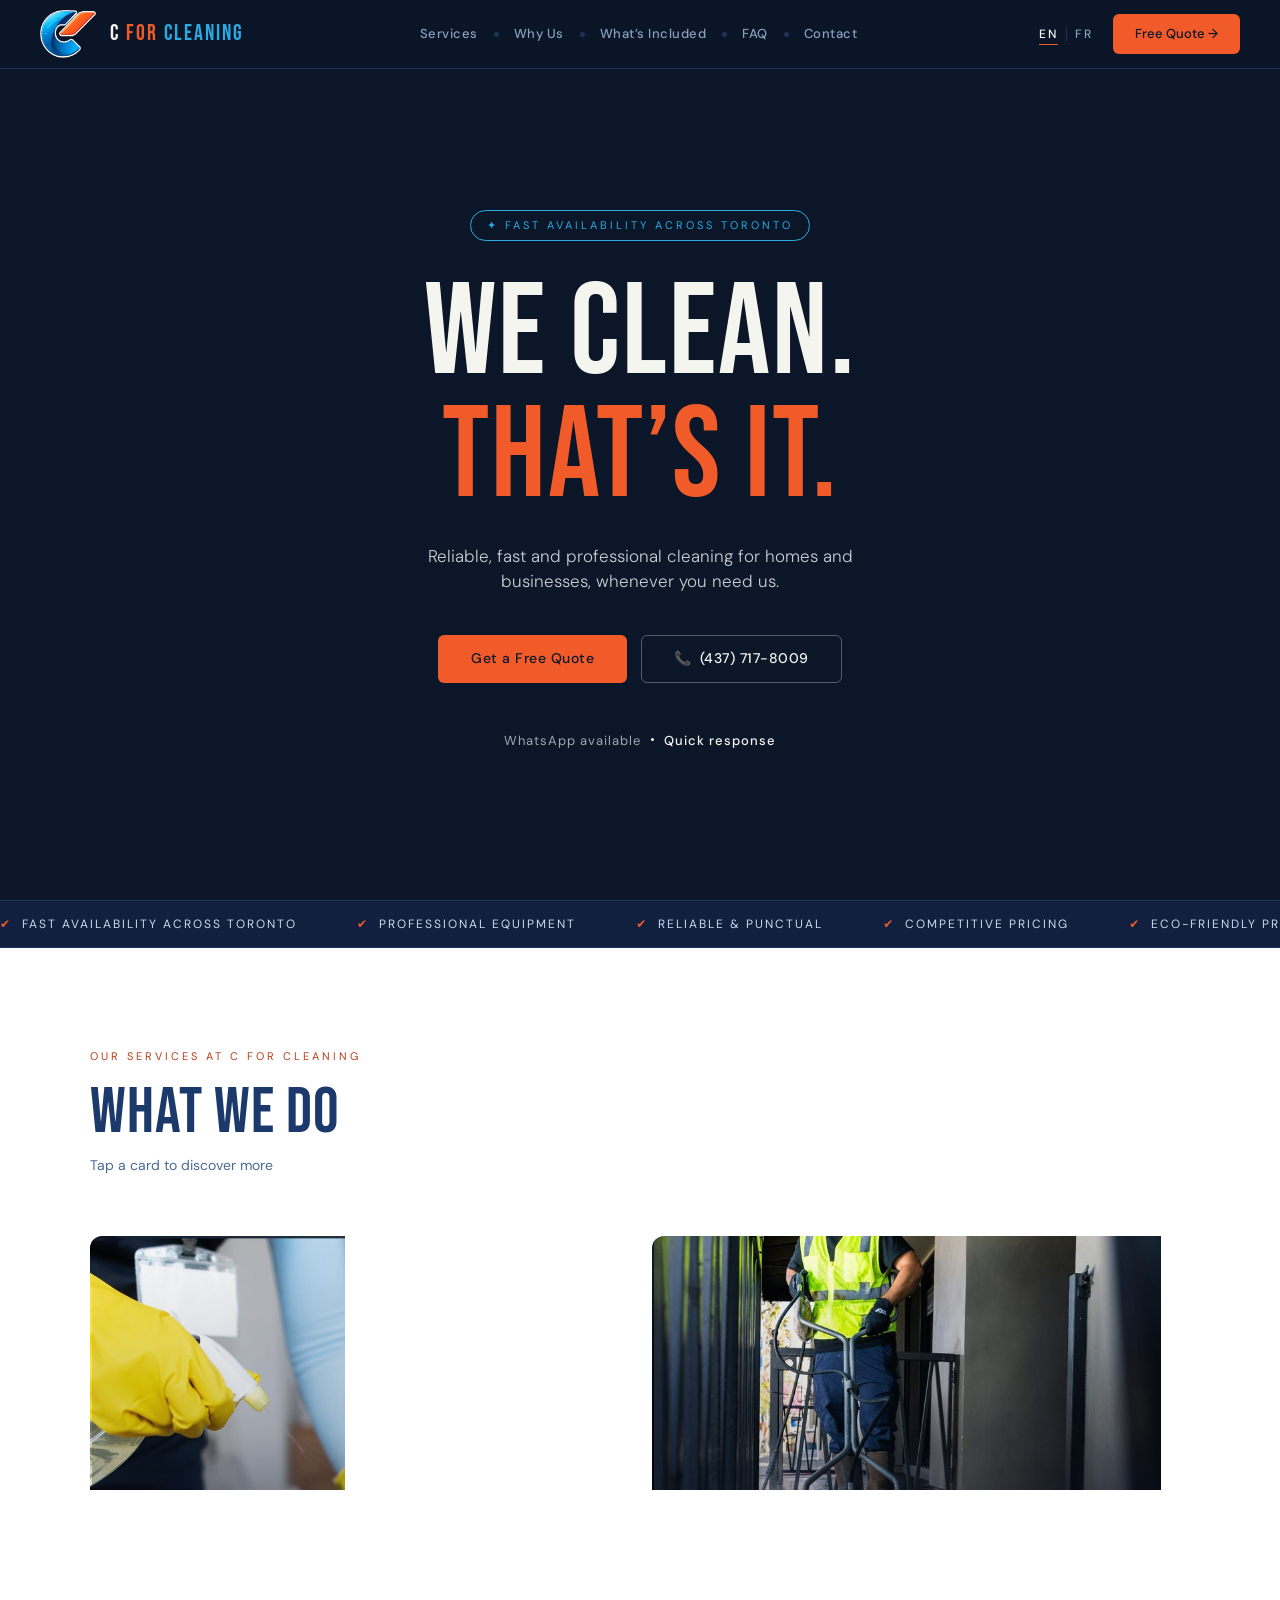
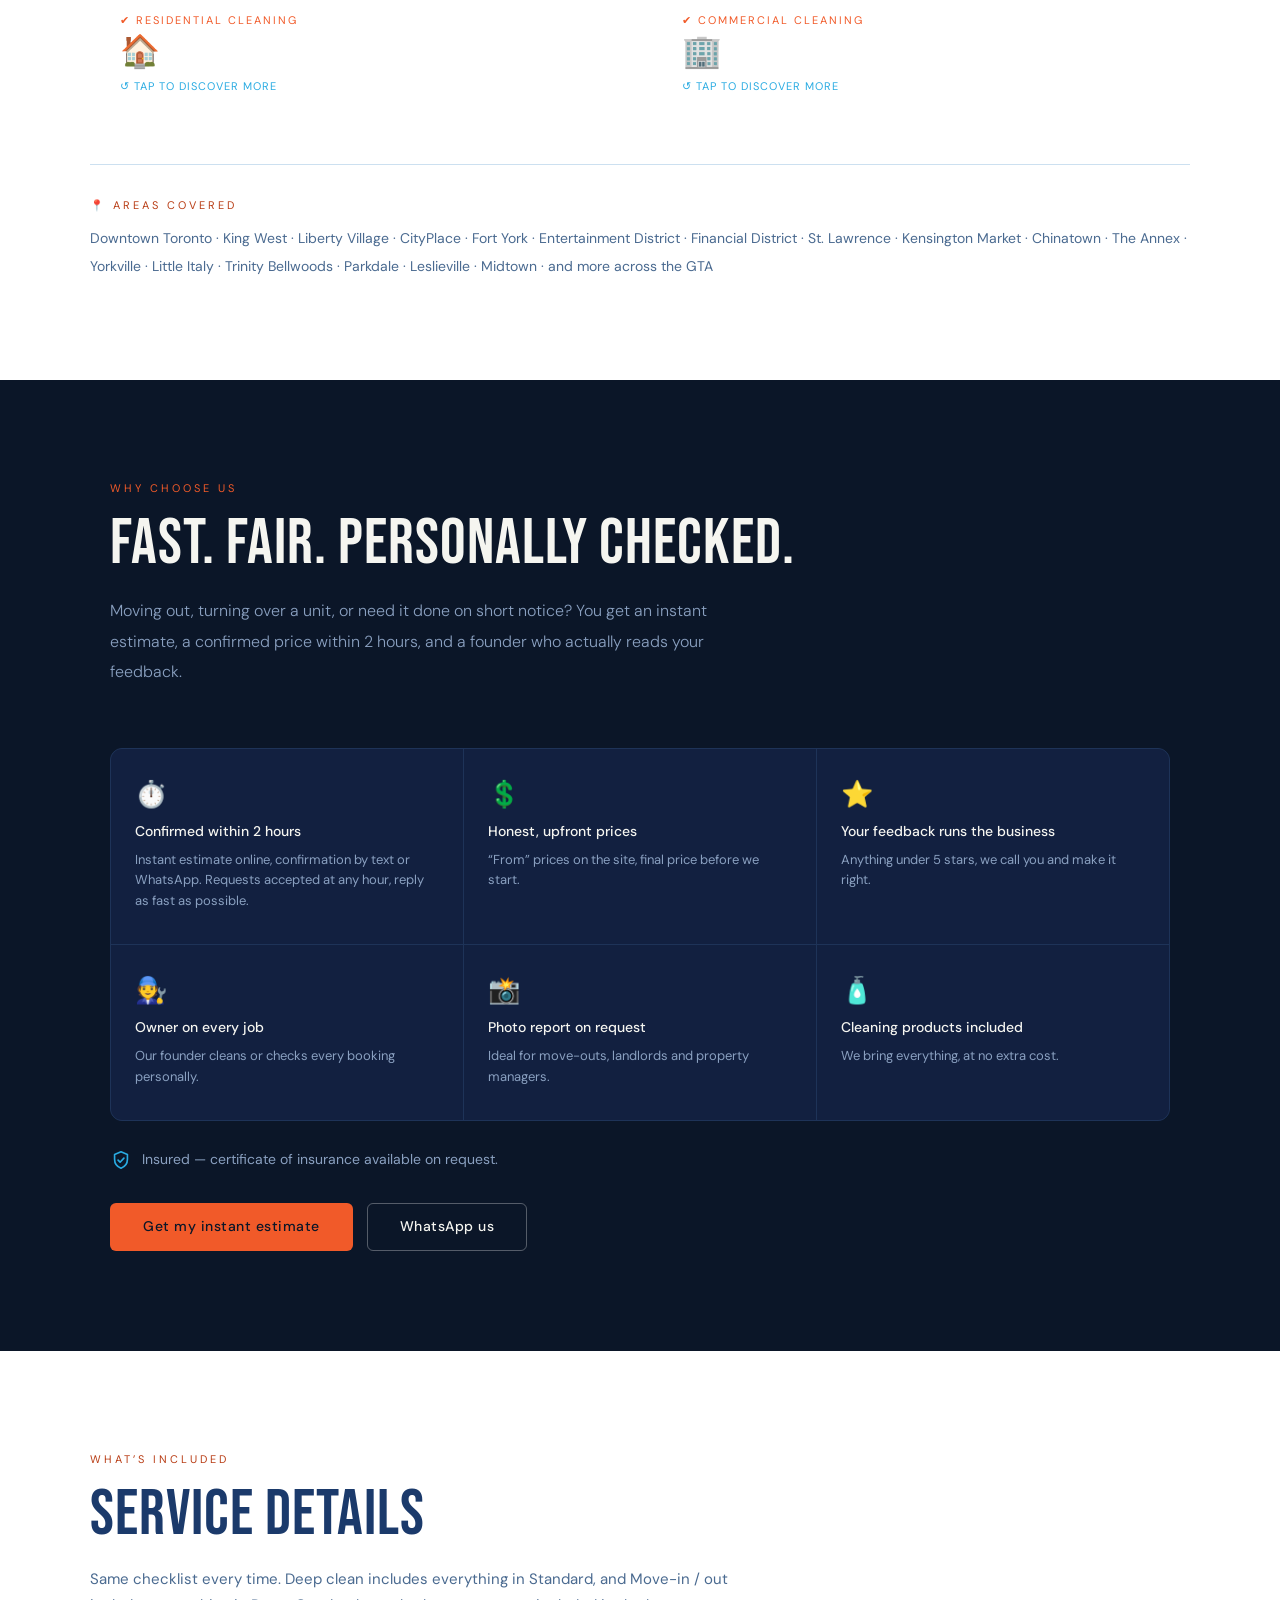
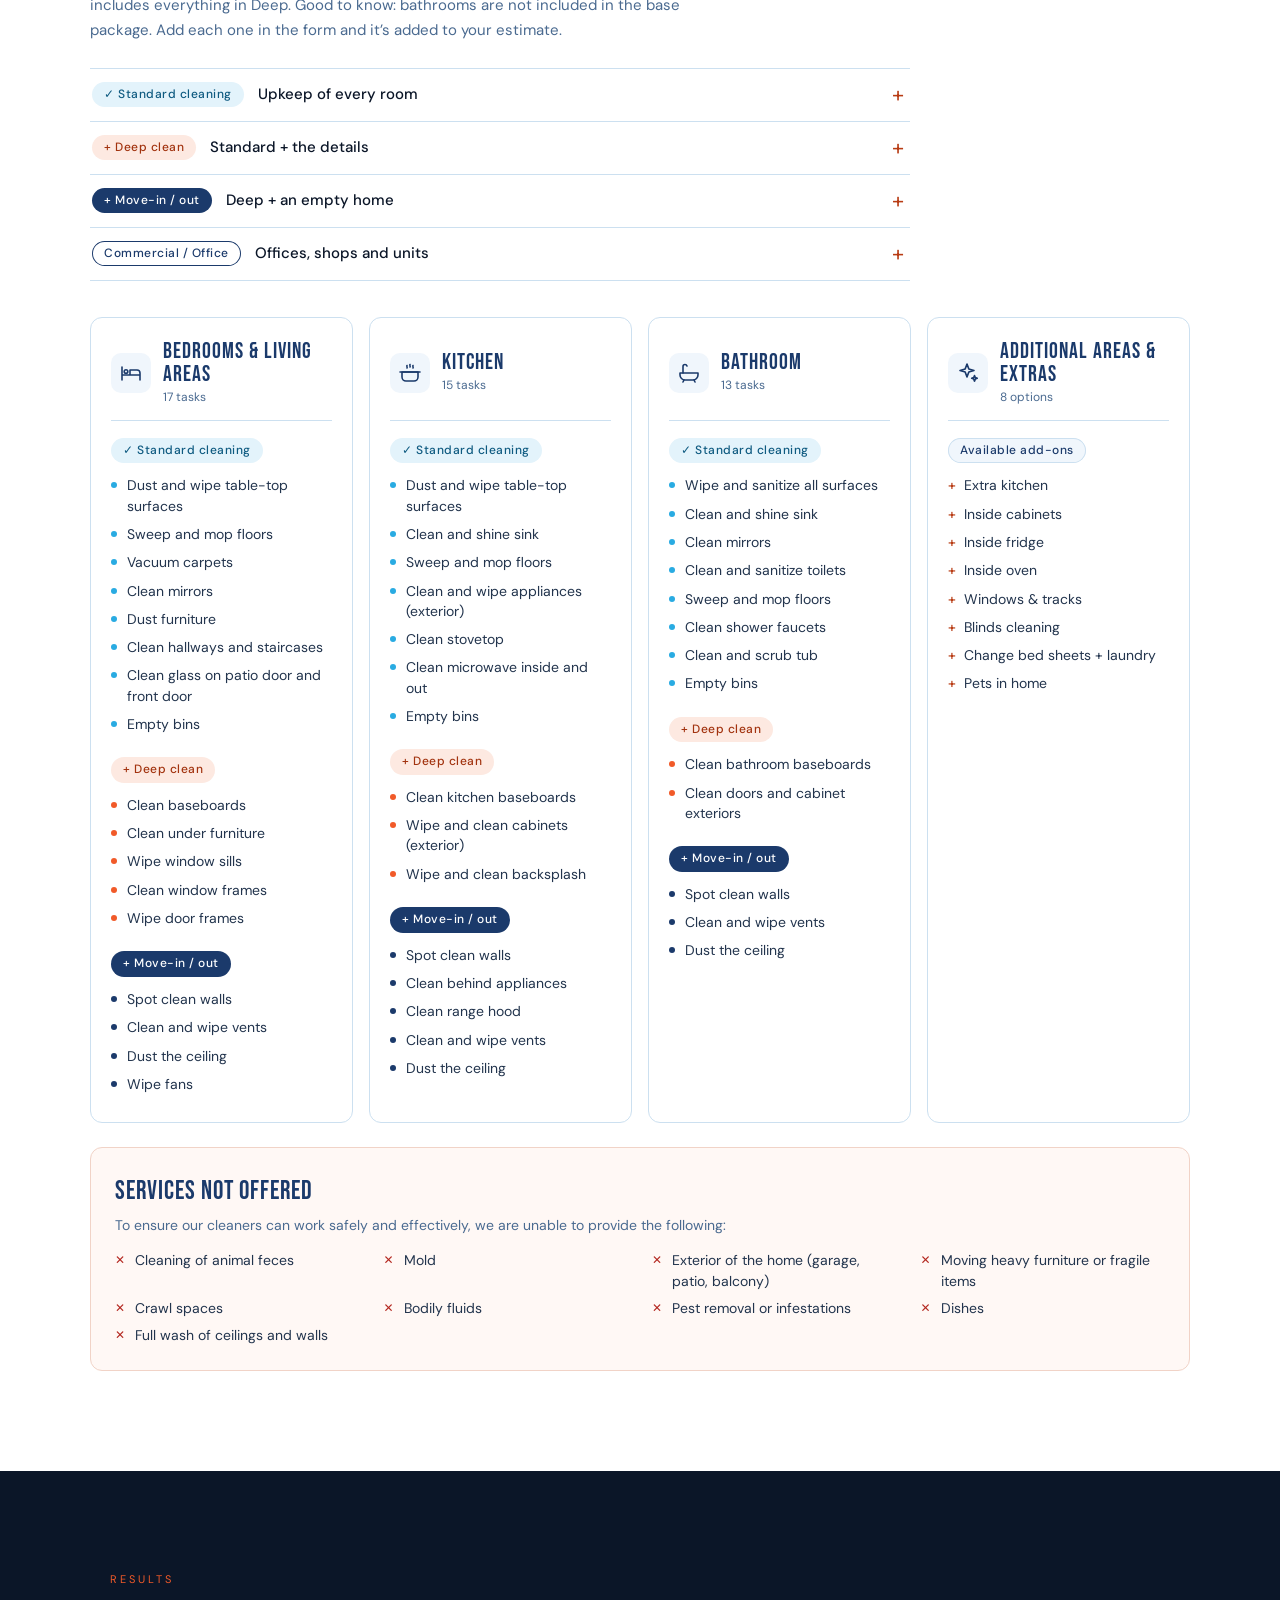
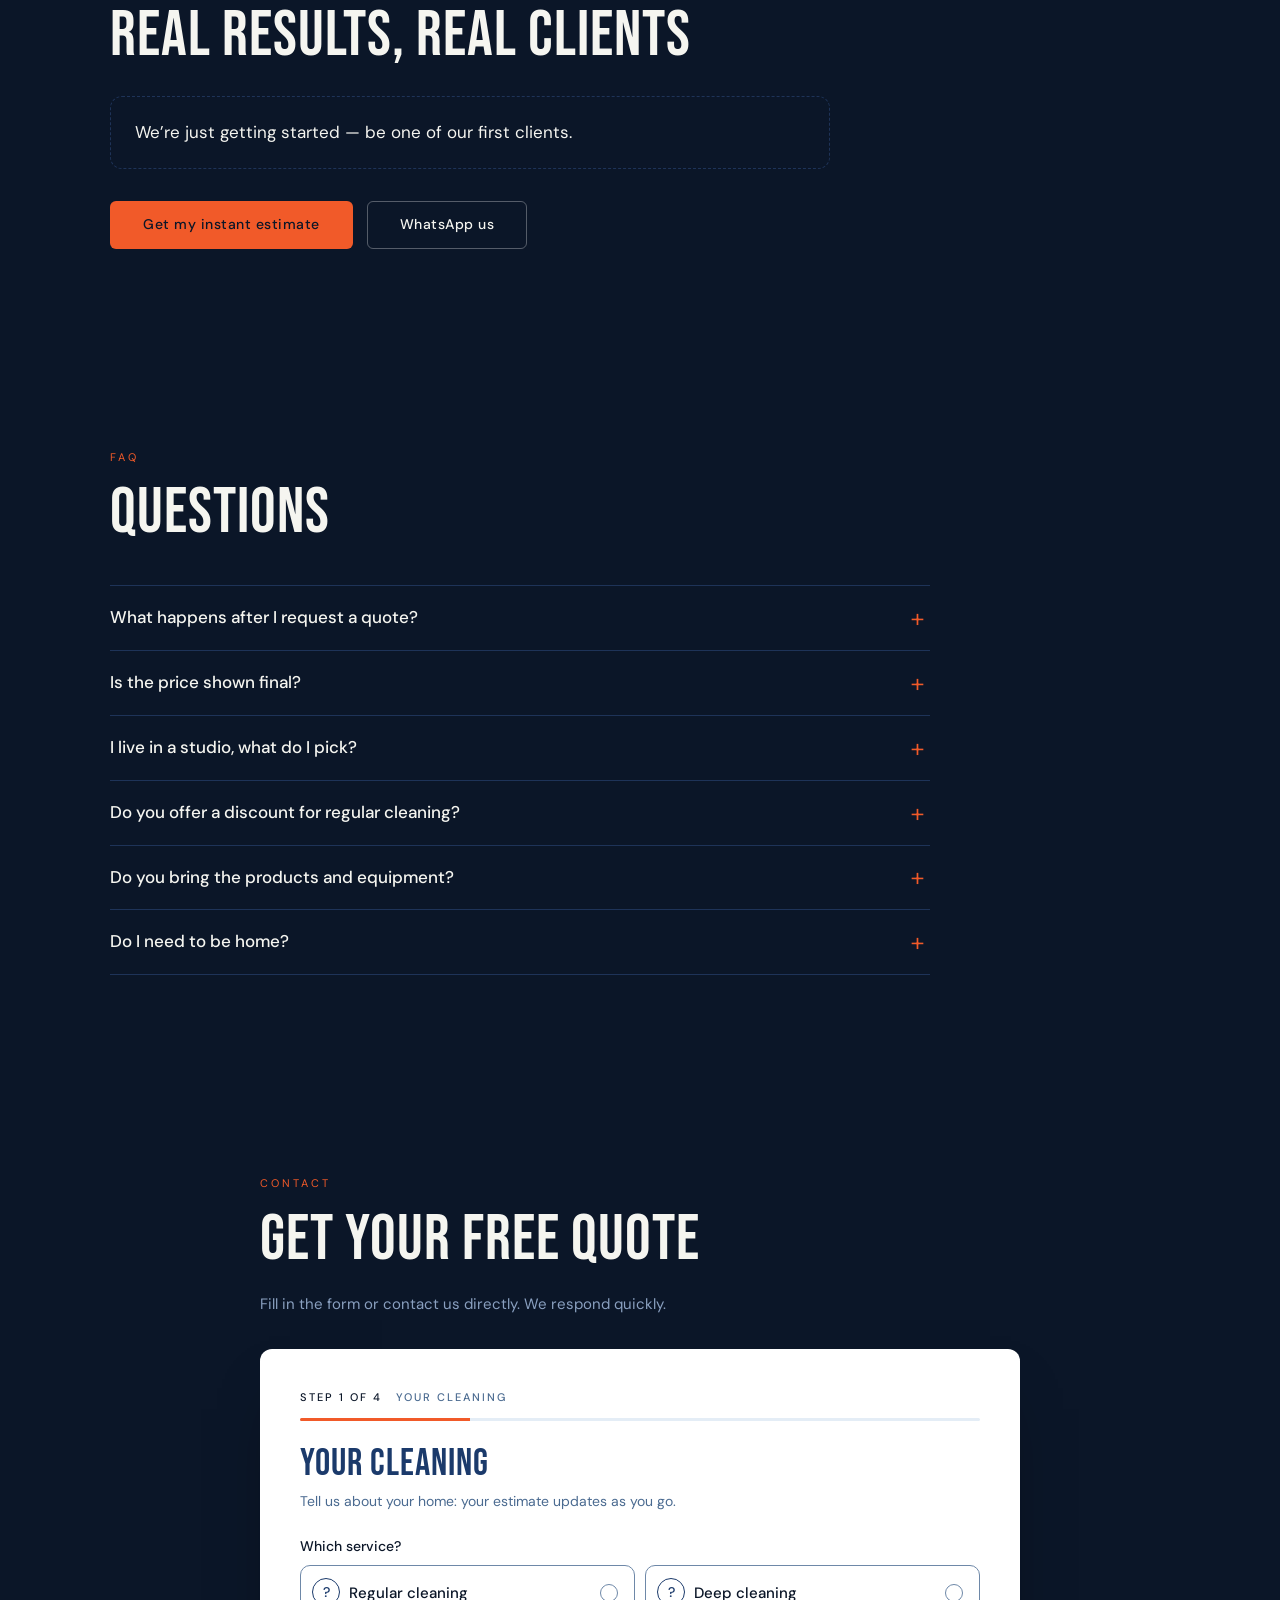
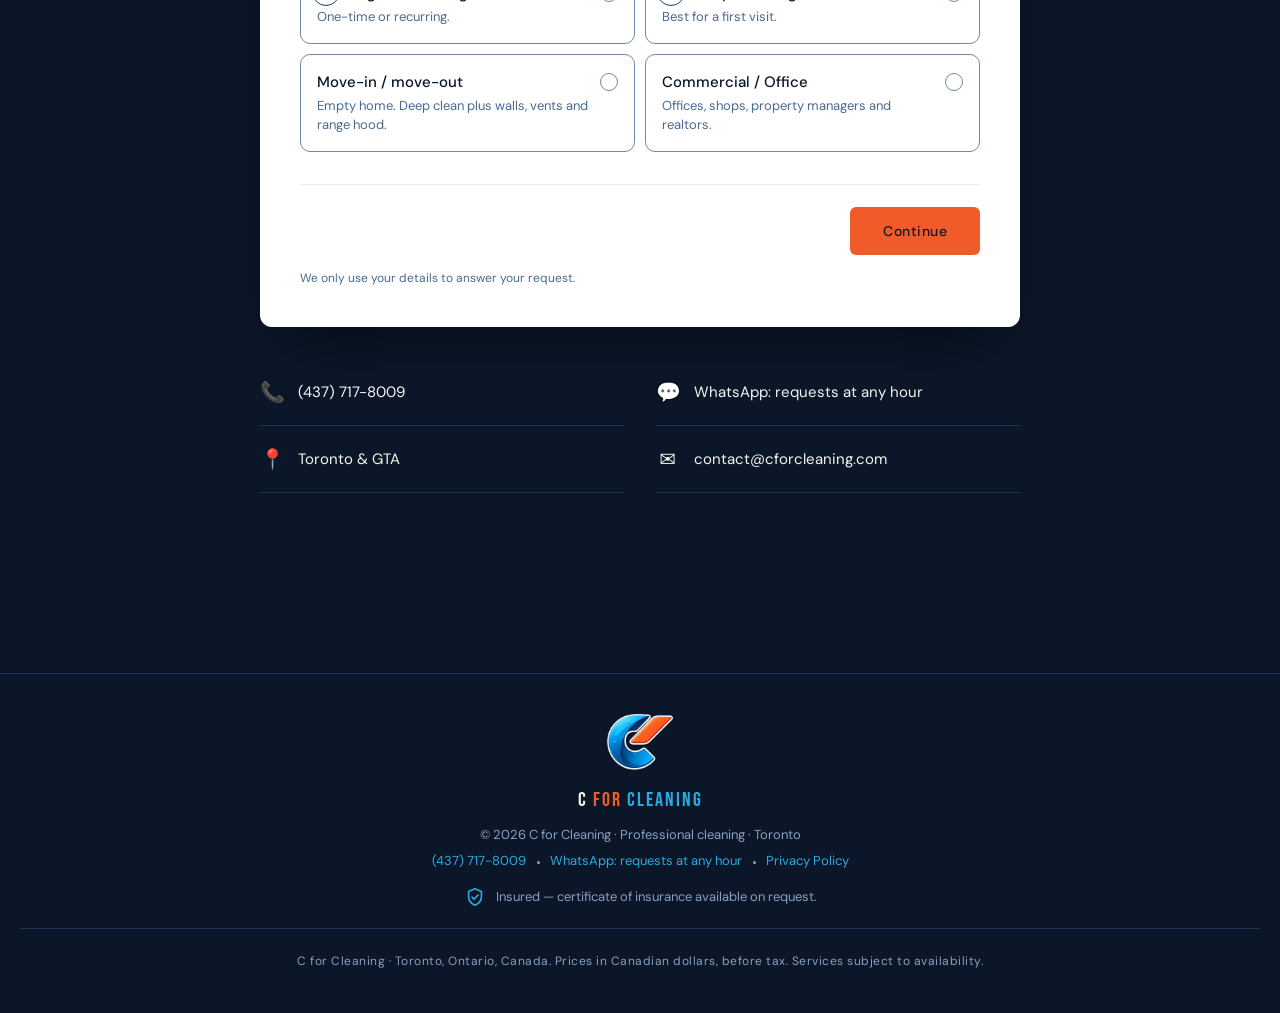
==== commit bd924c80: "Explain each formula at the top of Service details - The intro now says bathrooms are not in the bas" ====
--- a/index.html
+++ b/index.html
@@ -195,11 +195,37 @@
         <p class="label" data-i18n="details.label"></p>
         <h2 id="details-title" data-i18n="details.title"></h2>
         <p class="details-intro" data-i18n="details.intro"></p>
-        <ul class="details-legend">
-          <li class="details-legend__item details-legend__item--standard" data-i18n="details.levels.standard"></li>
-          <li class="details-legend__item details-legend__item--deep" data-i18n="details.levels.deep"></li>
-          <li class="details-legend__item details-legend__item--move" data-i18n="details.levels.move"></li>
-        </ul>
+        <!-- Une ligne par formule : un clic ouvre ce qui est couvert (les pastilles servent aussi de légende aux cartes) -->
+        <div class="formulas">
+          <details class="formula">
+            <summary class="formula__head">
+              <span class="details-legend__item details-legend__item--standard" data-i18n="details.levels.standard"></span>
+              <span class="formula__short" data-i18n="details.formulas.standard.short"></span>
+            </summary>
+            <p class="formula__text" data-i18n="details.formulas.standard.text"></p>
+          </details>
+          <details class="formula">
+            <summary class="formula__head">
+              <span class="details-legend__item details-legend__item--deep" data-i18n="details.levels.deep"></span>
+              <span class="formula__short" data-i18n="details.formulas.deep.short"></span>
+            </summary>
+            <p class="formula__text" data-i18n="details.formulas.deep.text"></p>
+          </details>
+          <details class="formula">
+            <summary class="formula__head">
+              <span class="details-legend__item details-legend__item--move" data-i18n="details.levels.move"></span>
+              <span class="formula__short" data-i18n="details.formulas.move.short"></span>
+            </summary>
+            <p class="formula__text" data-i18n="details.formulas.move.text"></p>
+          </details>
+          <details class="formula">
+            <summary class="formula__head">
+              <span class="details-legend__item details-legend__item--pro" data-i18n="details.formulas.pro.name"></span>
+              <span class="formula__short" data-i18n="details.formulas.pro.short"></span>
+            </summary>
+            <p class="formula__text" data-i18n="details.formulas.pro.text"></p>
+          </details>
+        </div>
         <div class="details-grid">
         <article class="detail-card">
           <header class="detail-card__head">
--- a/css/style.css
+++ b/css/style.css
@@ -785,7 +785,6 @@
 .details-intro { max-width: 640px; color: var(--ink-muted); font-size: 15px; line-height: 1.7; }
 
 /* Trois niveaux : couleurs reprises par la légende, les titres de groupe et les puces */
-.details-legend { display: flex; flex-wrap: wrap; gap: 8px; margin-top: 22px; }
 .details-legend__item,
 .detail-group__title {
   display: inline-block;
@@ -802,6 +801,38 @@
 .detail-group--deep .detail-group__title { background: #fde9e1; color: #a2330f; }
 .details-legend__item--move,
 .detail-group--move .detail-group__title { background: var(--navy); color: #fff; }
+.details-legend__item--pro { background: var(--paper); color: var(--navy); box-shadow: inset 0 0 0 1px var(--navy); }
+
+/* Formules : une ligne par formule, un clic ouvre ce qui est couvert */
+.formulas { max-width: 820px; margin-top: 24px; border-top: 1px solid var(--line-light); }
+.formula { border-bottom: 1px solid var(--line-light); }
+.formula__head {
+  display: flex;
+  flex-wrap: wrap;
+  align-items: center;
+  gap: 6px 14px;
+  min-height: 52px;
+  padding: 10px 40px 10px 2px;
+  position: relative;
+  cursor: pointer;
+  list-style: none;
+}
+.formula__head::-webkit-details-marker { display: none; }
+.formula__head::after {
+  content: "+";
+  position: absolute;
+  right: 6px;
+  top: 50%;
+  color: var(--orange-ink);
+  font-size: 22px;
+  line-height: 1;
+  transform: translateY(-50%);
+  transition: transform 0.2s ease;
+}
+.formula[open] > .formula__head::after { transform: translateY(-50%) rotate(45deg); }
+.formula__short { color: var(--ink); font-size: 15px; font-weight: 500; }
+.formula__head:hover .formula__short { color: var(--blue-ink); }
+.formula__text { max-width: 700px; padding: 0 2px 18px; color: #22344d; font-size: 15px; line-height: 1.65; }
 .detail-group--addons .detail-group__title { background: var(--paper-soft); color: var(--navy); box-shadow: inset 0 0 0 1px var(--line-light); }
 
 .details-grid {
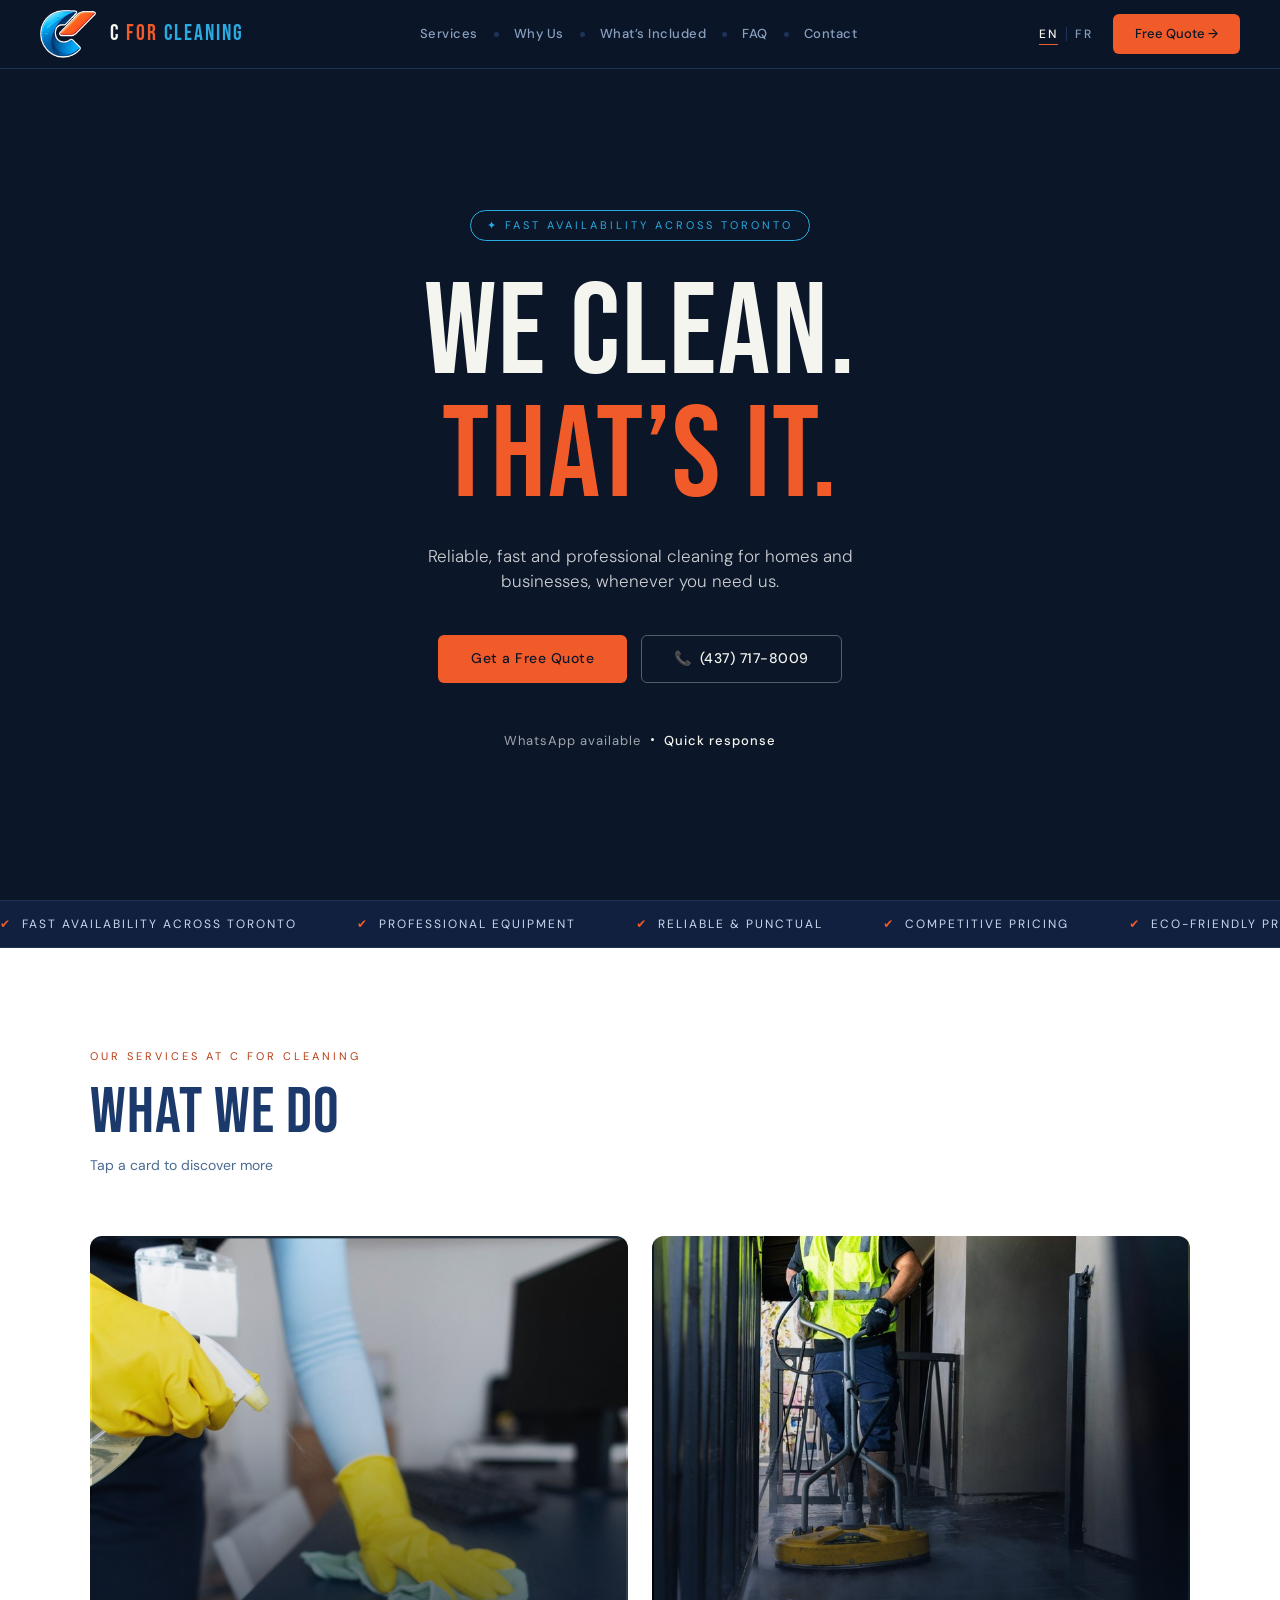
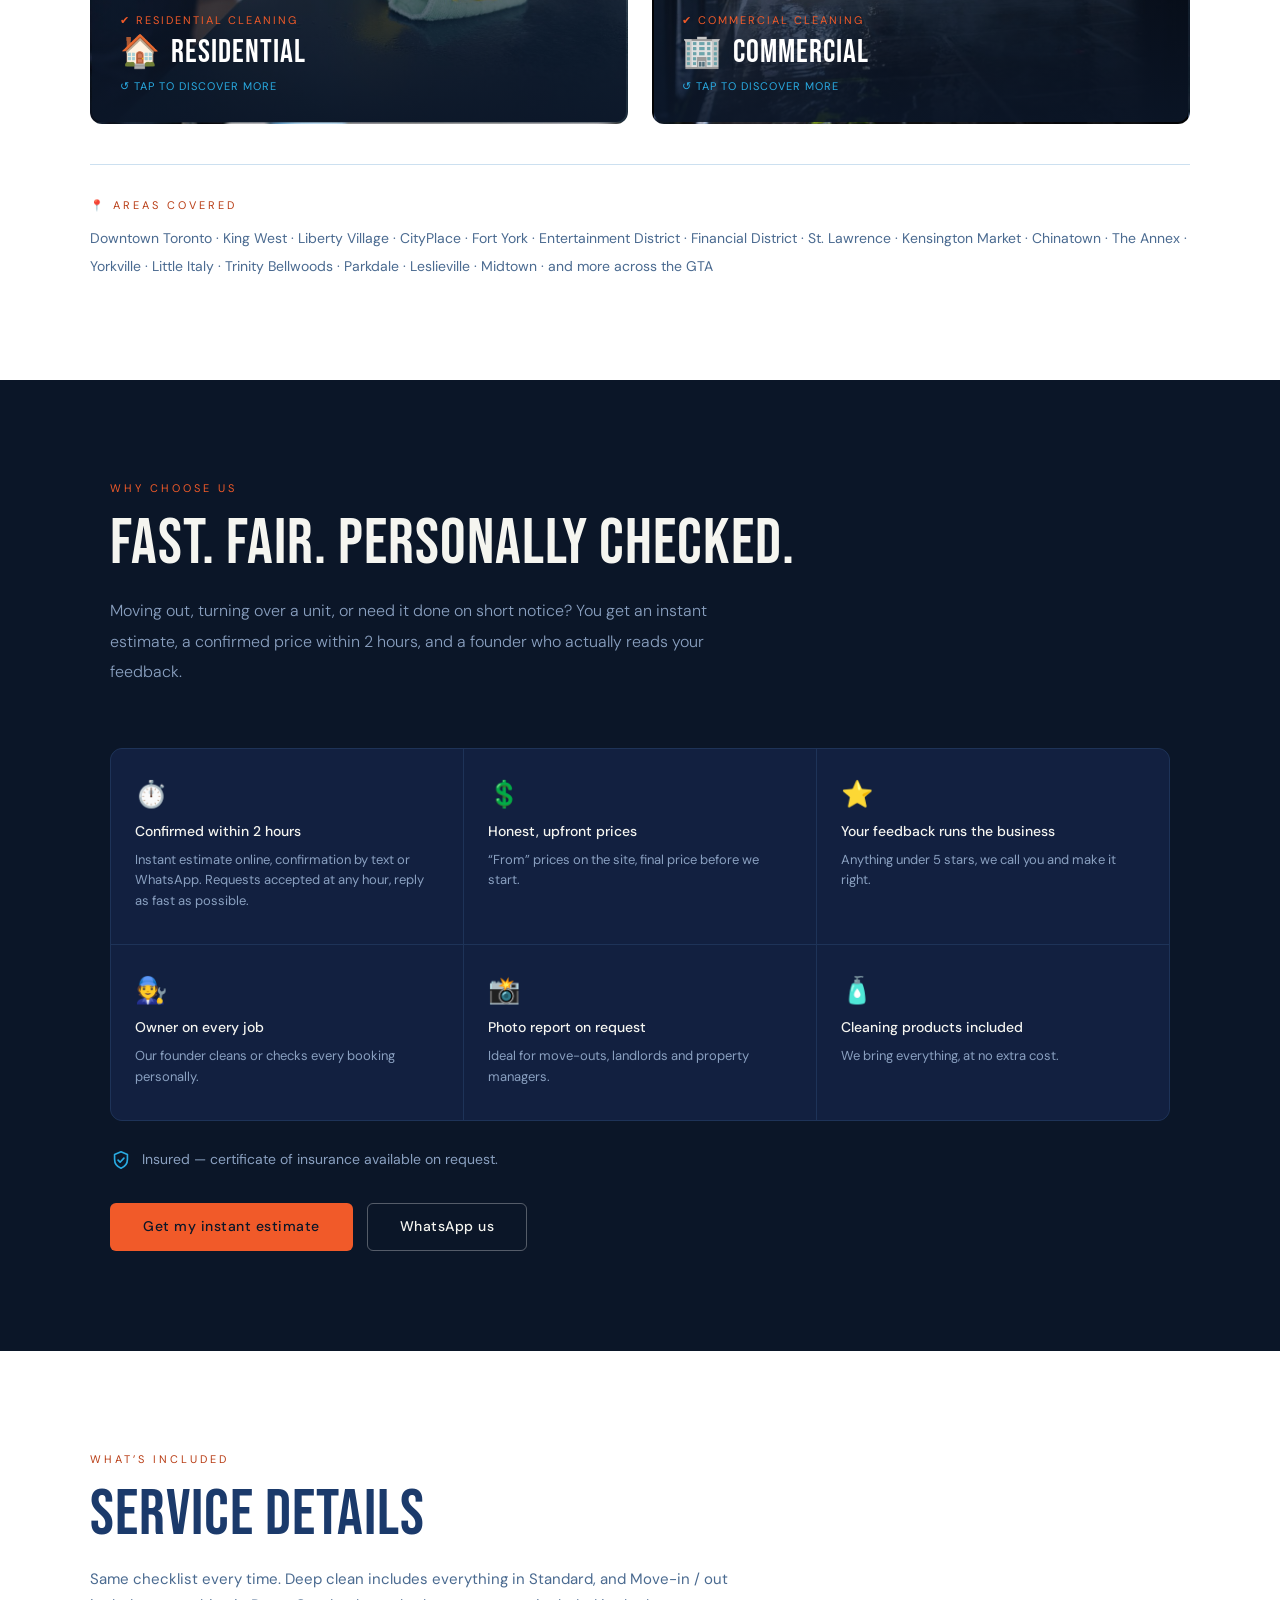
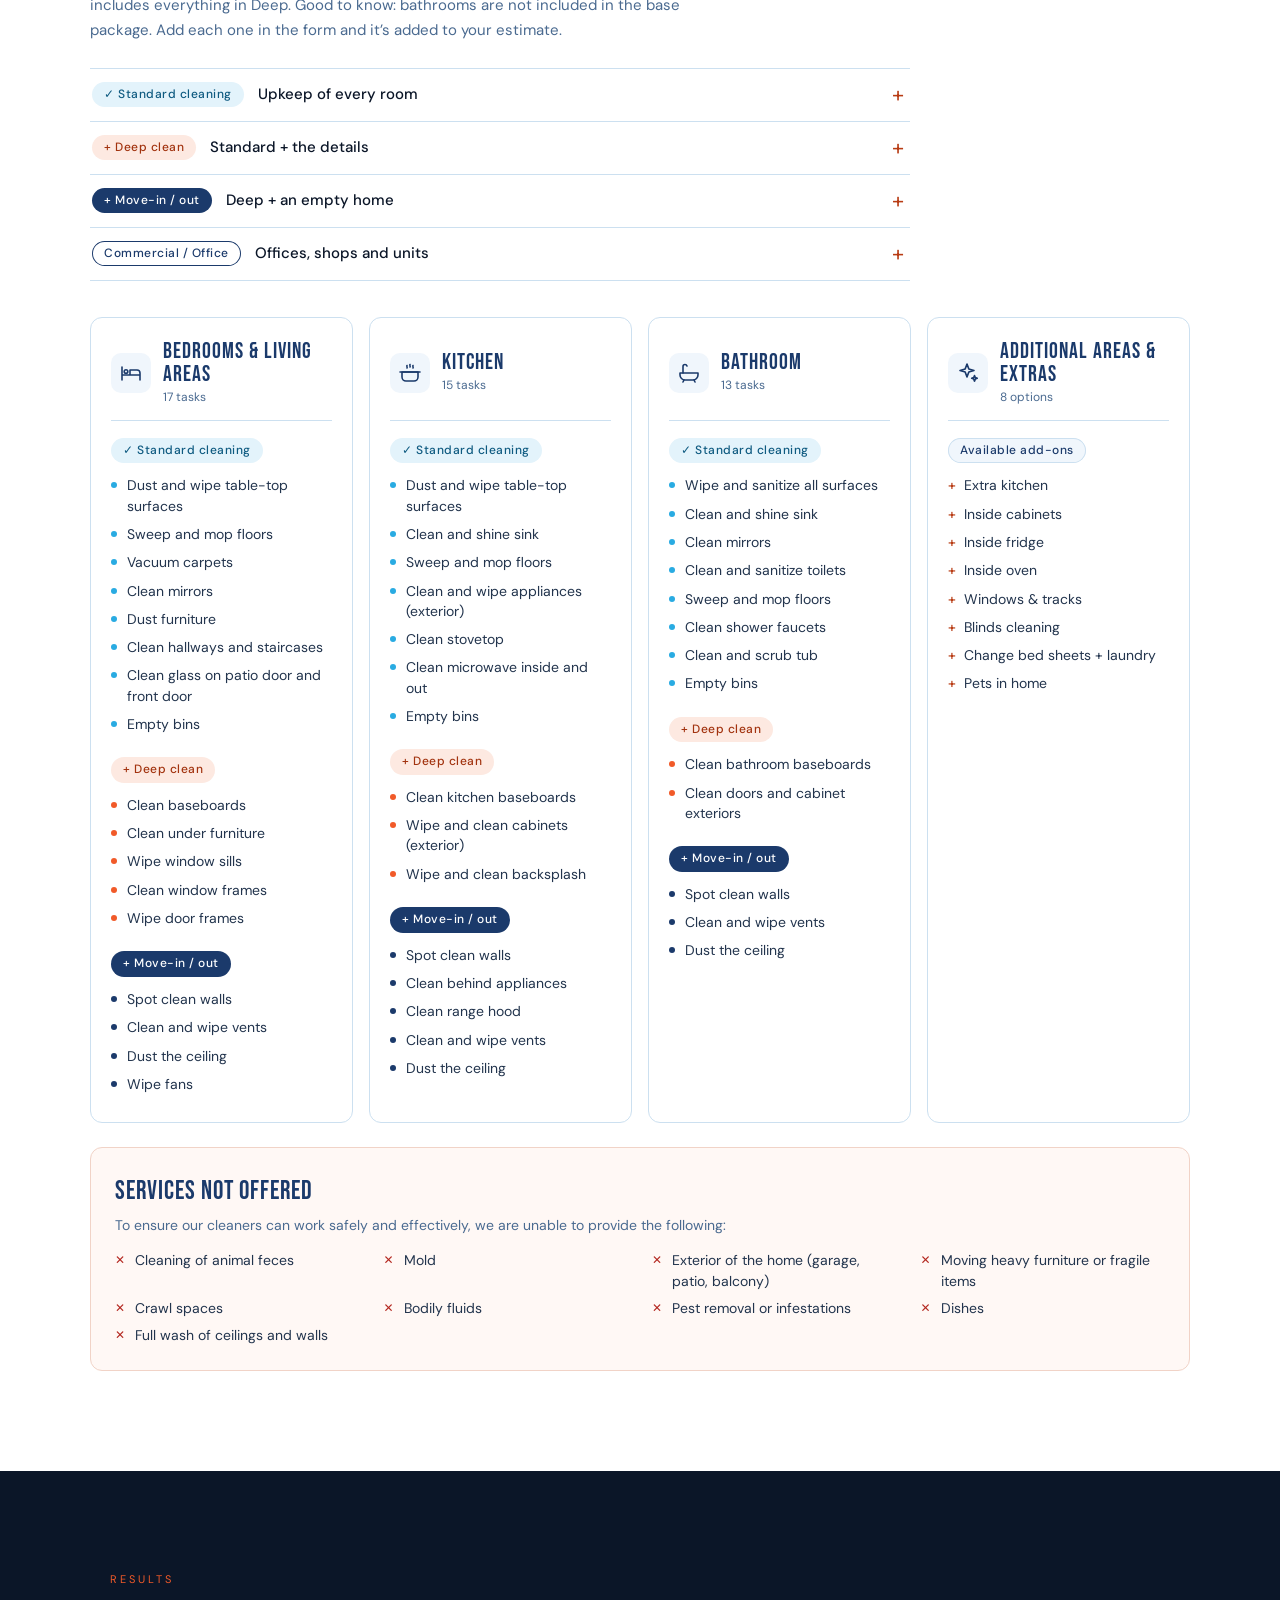
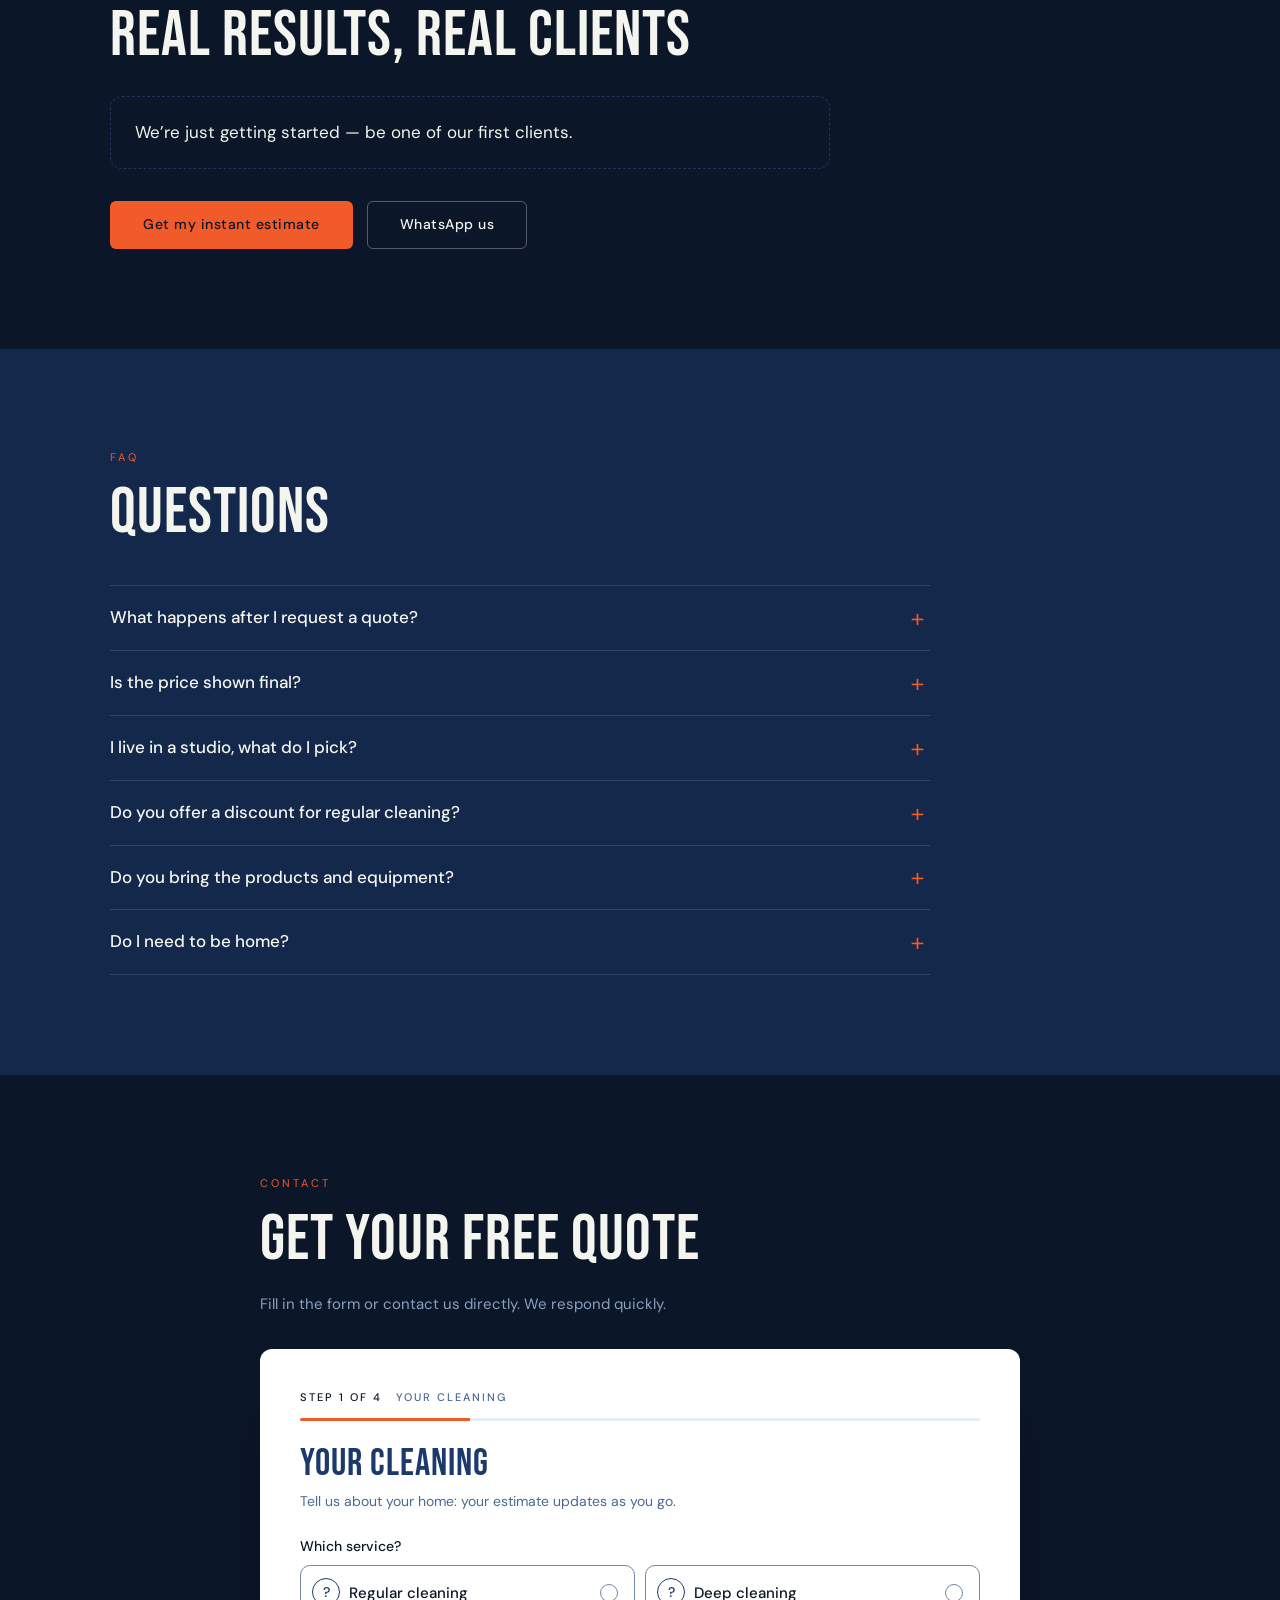
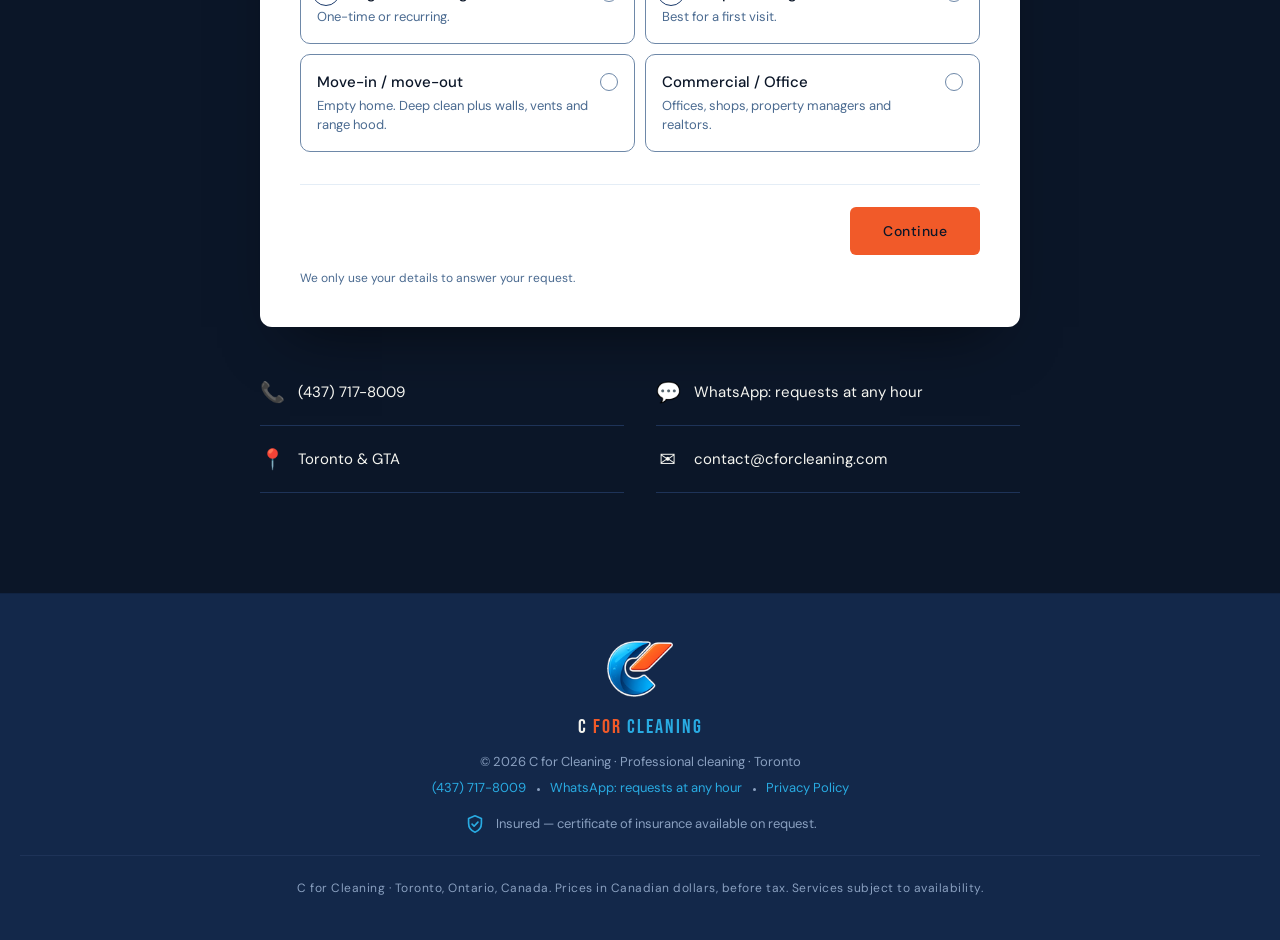
==== commit 4542079f: "Alternate the dark section backgrounds New tokens --bg (#0b1628) and --bg-2 (#13284a). Results and C" ====
--- a/index.html
+++ b/index.html
@@ -168,7 +168,7 @@
     </section>
 
     <!-- POURQUOI C FOR CLEANING -->
-    <section class="section" id="why" aria-labelledby="why-title">
+    <section class="section section--bg" id="why" aria-labelledby="why-title">
       <p class="label" data-i18n="why.label"></p>
       <h2 id="why-title" data-i18n="why.title"></h2>
       <div class="intro-text">
@@ -322,7 +322,7 @@
     </section>
 
     <!-- RÉSULTATS : avant/après et avis réels (données dans js/config.js) -->
-    <section class="section" id="results" aria-labelledby="results-title">
+    <section class="section section--bg" id="results" aria-labelledby="results-title">
       <p class="label" data-i18n="results.label"></p>
       <h2 id="results-title" data-i18n="results.title"></h2>
 
@@ -346,14 +346,14 @@
     </section>
 
     <!-- FAQ -->
-    <section class="section section--faq" id="faq" aria-labelledby="faq-title">
+    <section class="section section--faq section--bg-2" id="faq" aria-labelledby="faq-title">
       <p class="label" data-i18n="faq.label"></p>
       <h2 id="faq-title" data-i18n="faq.title"></h2>
       <div class="faq" data-faq></div>
     </section>
 
     <!-- CONTACT ET RÉSERVATION -->
-    <section class="section" id="book" aria-labelledby="book-title">
+    <section class="section section--bg" id="book" aria-labelledby="book-title">
       <div class="book-wrap">
         <p class="label" data-i18n="contact.label"></p>
         <h2 id="book-title" data-i18n="contact.title"></h2>
--- a/css/style.css
+++ b/css/style.css
@@ -14,6 +14,10 @@
   --gray: #122040;
   --muted: #8aa0c0;
   --border: #1e3358;
+
+  /* Fonds des sections foncées : deux sections voisines n'ont jamais le même fond */
+  --bg: #0b1628;                  /* fond normal (= --black) */
+  --bg-2: #13284a;                /* fond teinté */
 
   /* Sur fond blanc (Services, formulaire) */
   --paper: #ffffff;
@@ -44,7 +48,7 @@
 
 body {
   font-family: var(--body);
-  background: var(--black);
+  background: var(--bg);
   color: var(--white);
   line-height: 1.5;
   overflow-x: clip;
@@ -941,8 +945,14 @@
 
 /* ---------- FAQ ---------- */
 
-.faq { max-width: 820px; margin-top: 40px; border-top: 1px solid var(--border); }
-.faq__item { border-bottom: 1px solid var(--border); }
+/* Fonds alternés, en pleine largeur (la section reste centrée à 1100 px) */
+.section--bg,
+.section--bg-2 { clip-path: inset(0 -100vmax); }
+.section--bg { background: var(--bg); box-shadow: 0 0 0 100vmax var(--bg); }
+.section--bg-2 { background: var(--bg-2); box-shadow: 0 0 0 100vmax var(--bg-2); }
+
+.faq { max-width: 820px; margin-top: 40px; border-top: 1px solid rgba(255, 255, 255, 0.14); }
+.faq__item { border-bottom: 1px solid rgba(255, 255, 255, 0.14); }
 .faq__q {
   position: relative;
   display: block;
@@ -1572,9 +1582,8 @@
 /* ---------- Pied de page ---------- */
 
 .footer {
-  margin-top: 80px;
-  padding: 40px 20px;
-  border-top: 1px solid var(--border);
+  padding: 48px 20px 40px;
+  background: var(--bg-2);
   color: var(--muted);
   font-size: 13px;
   line-height: 2;
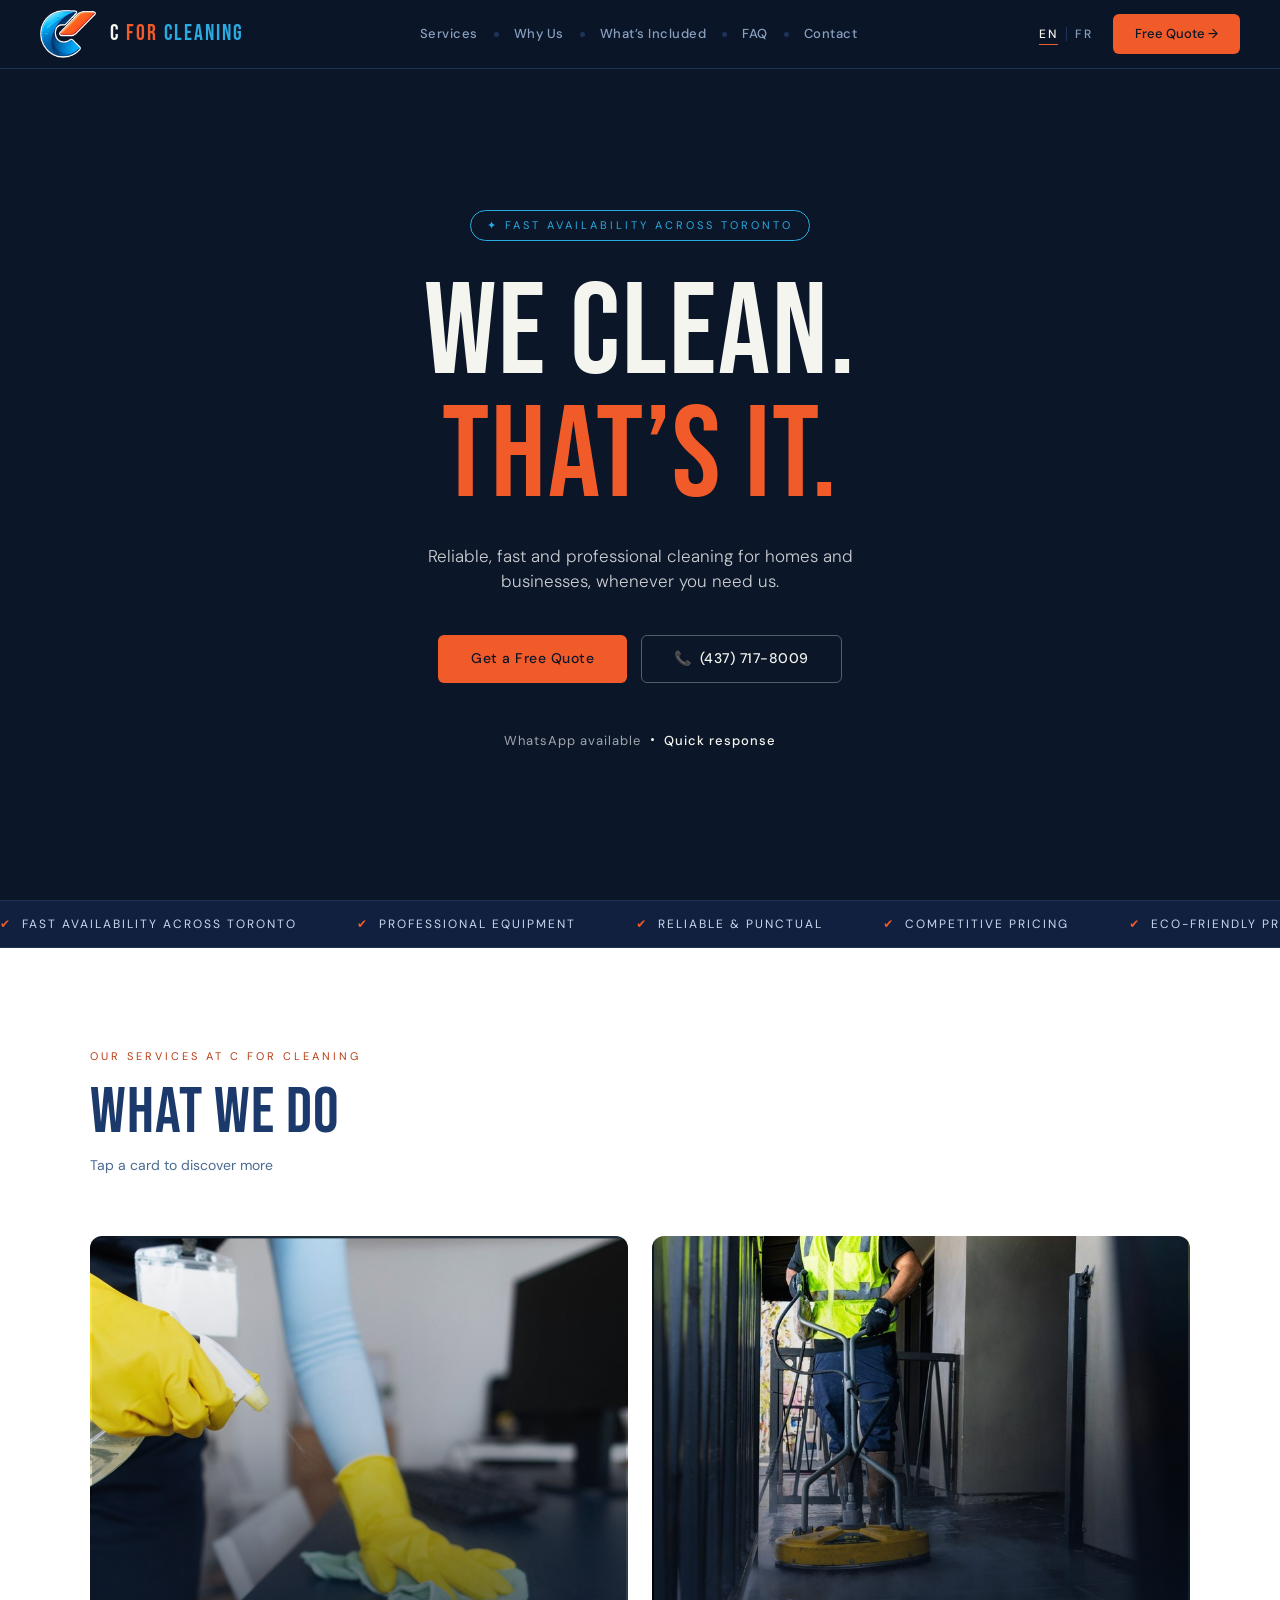
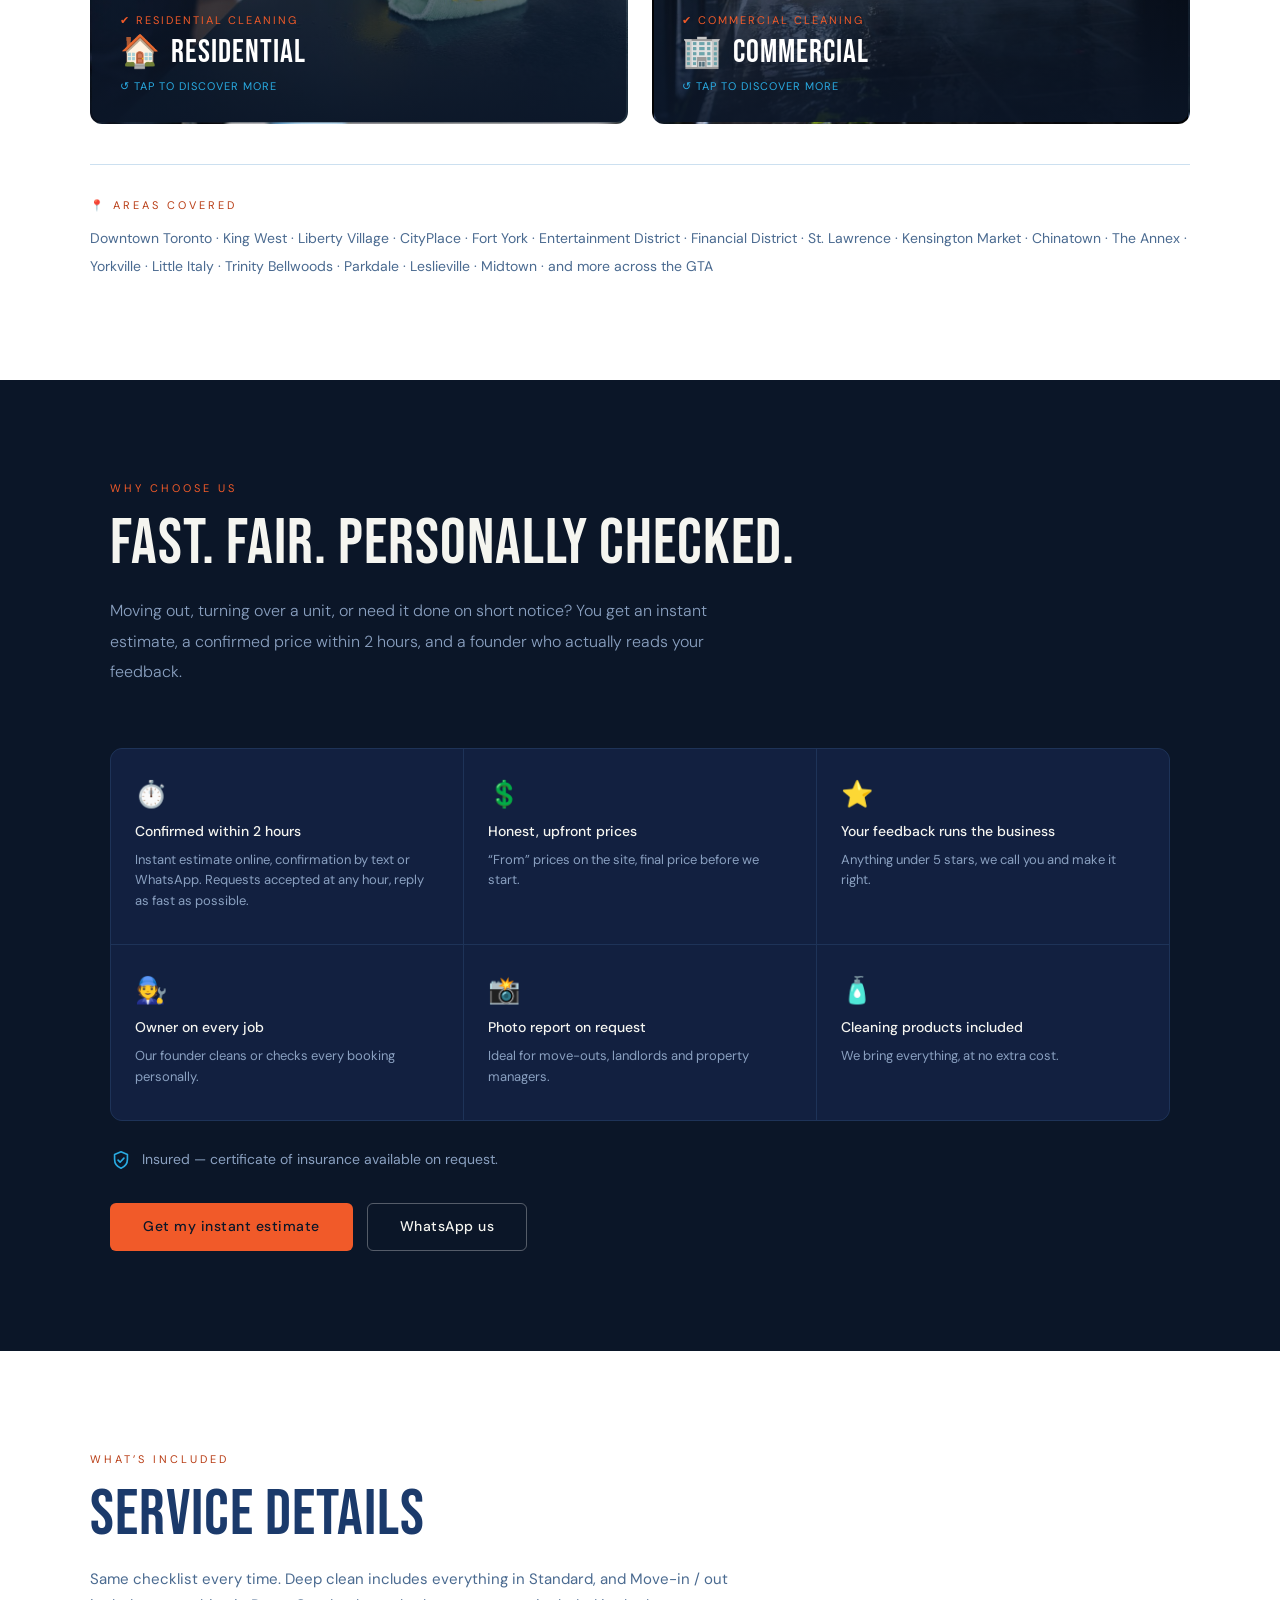
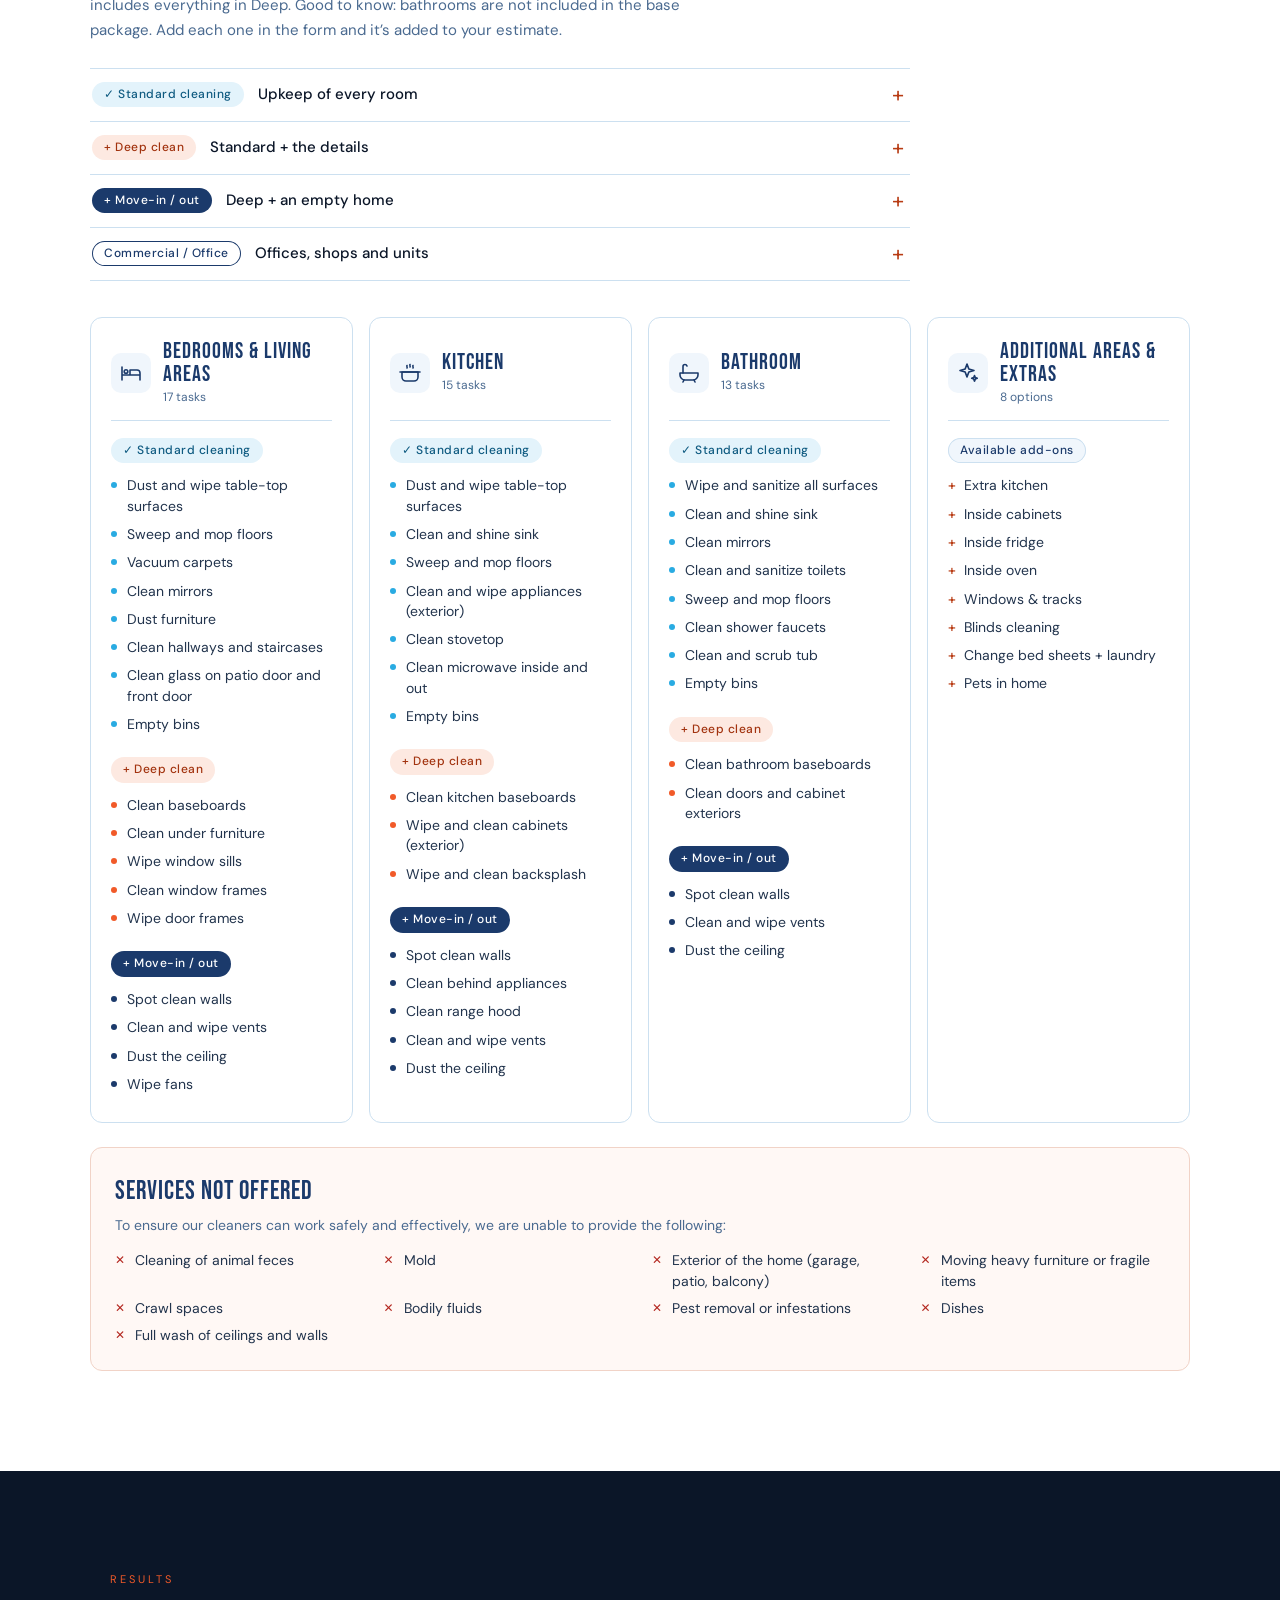
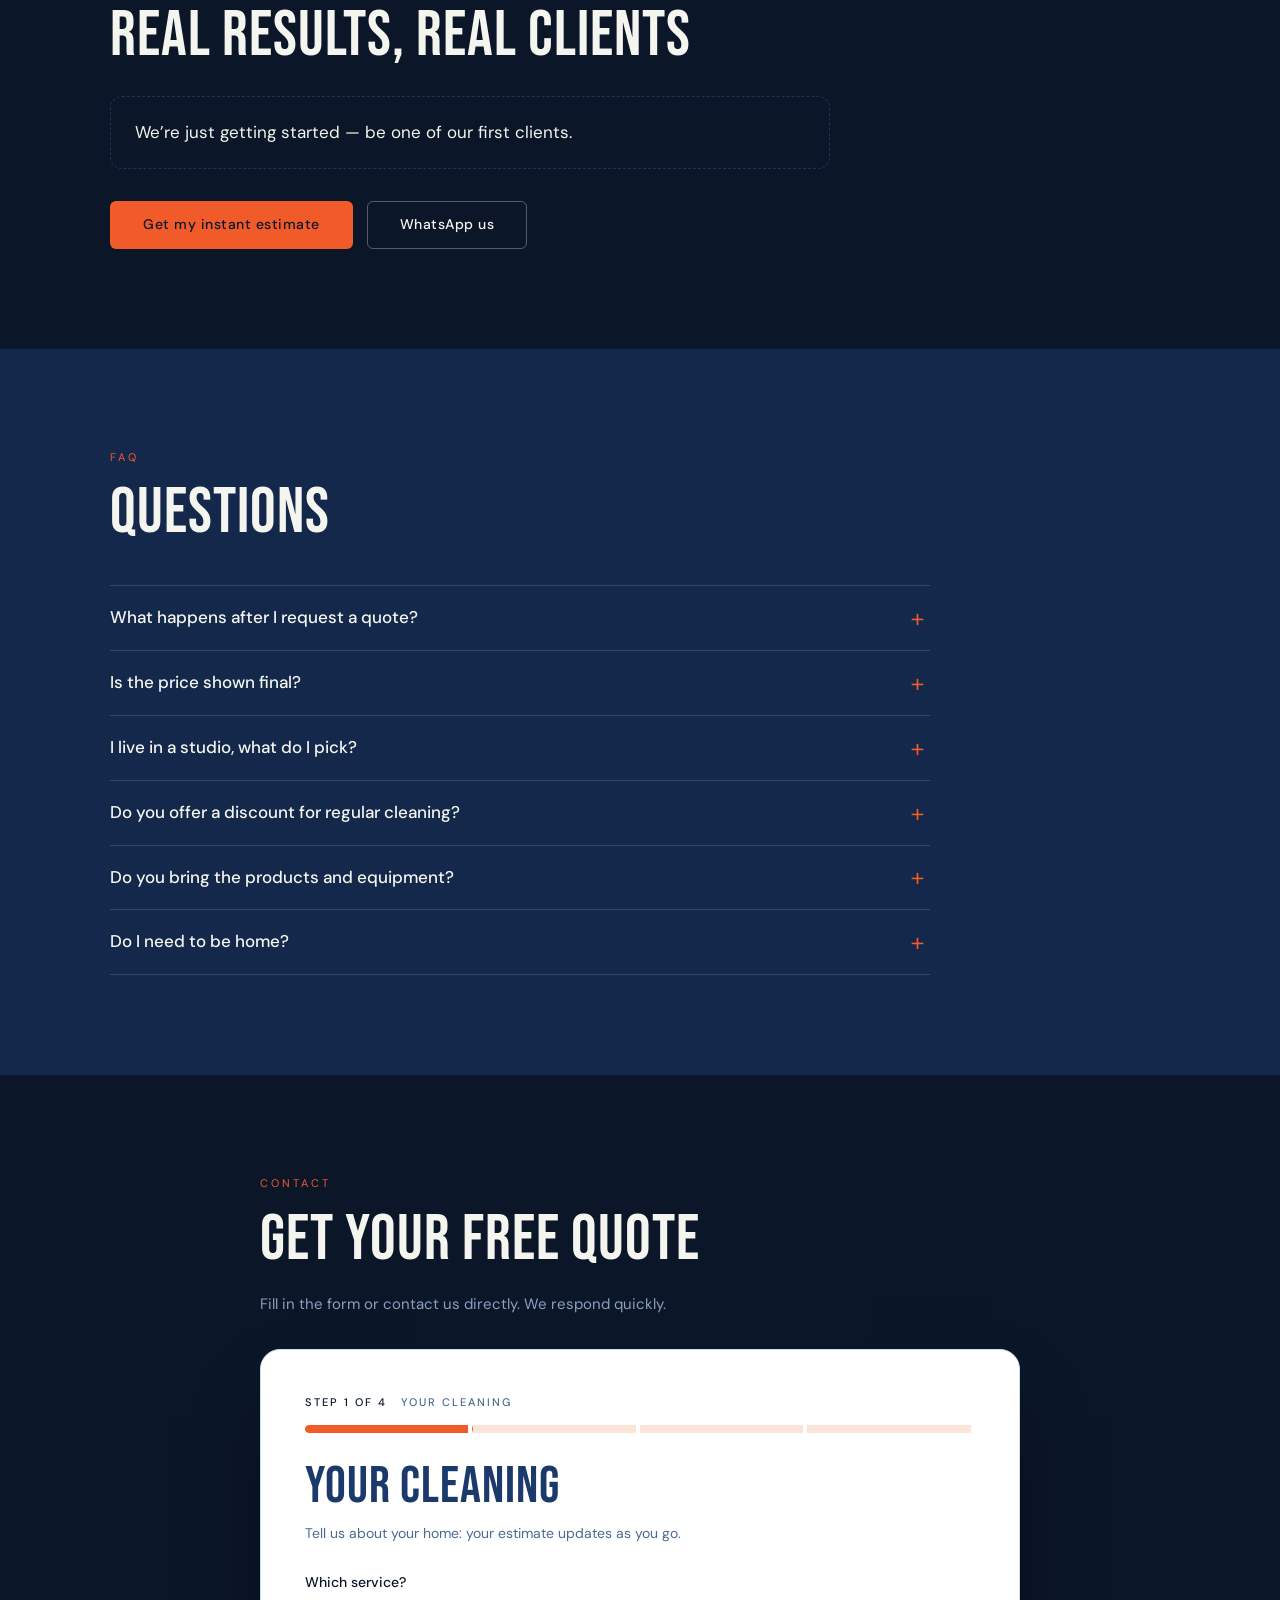
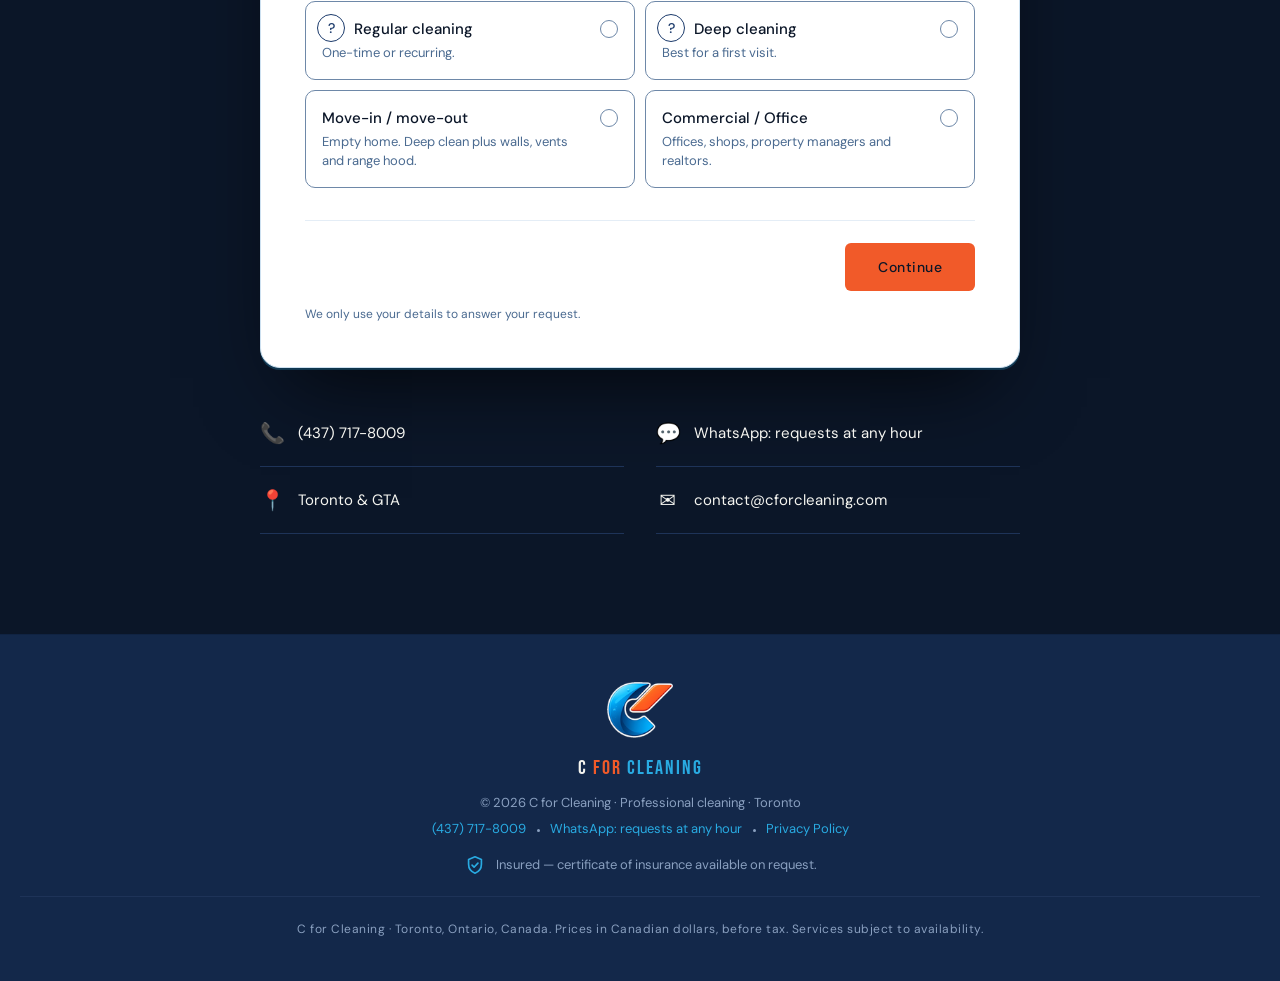
==== commit 3988115a: "Restyle the booking form and add a price detail button Form: - Card with a border, 20 px radius and " ====
--- a/index.html
+++ b/index.html
@@ -775,14 +775,20 @@
               </div>
             </div>
 
-            <!-- Estimation : mise à jour à chaque choix -->
+            <!-- Estimation : mise à jour à chaque choix. Le « ? » ouvre le détail ligne par ligne, sous le prix. -->
             <div class="estimate" data-estimate hidden>
               <div class="estimate__row" aria-live="polite">
-                <span class="estimate__label" data-estimate-label></span>
+                <p class="estimate__head">
+                  <span class="estimate__label" data-estimate-label></span>
+                  <button type="button" class="estimate__help" aria-expanded="false" aria-controls="estimate-detail" data-estimate-help data-i18n-attr="aria-label:form.estimate.detailLabel"><span aria-hidden="true">?</span></button>
+                </p>
                 <strong class="estimate__value" data-estimate-value></strong>
               </div>
               <p class="estimate__tax" data-estimate-tax hidden></p>
-              <ul class="estimate__breakdown" data-estimate-breakdown hidden></ul>
+              <div class="estimate__detail" id="estimate-detail" data-estimate-detail hidden>
+                <ul class="estimate__breakdown" data-estimate-breakdown></ul>
+                <p class="estimate__fine" data-estimate-fine></p>
+              </div>
               <p class="estimate__then" data-estimate-then hidden></p>
               <p class="estimate__quote" data-estimate-quote hidden></p>
               <p class="estimate__note" data-estimate-note></p>
--- a/css/style.css
+++ b/css/style.css
@@ -1007,15 +1007,16 @@
 .contact-item:hover { color: var(--blue); }
 
 .book-card {
-  padding: clamp(22px, 4vw, 40px);
-  border-radius: 12px;
+  padding: clamp(22px, 4.5vw, 44px);
+  border: 1px solid var(--line-light);
+  border-radius: 20px;
   background: var(--paper);
   color: var(--ink);
-  box-shadow: 0 30px 60px -30px rgba(0, 0, 0, 0.6);
+  box-shadow: 0 2px 0 rgba(41, 171, 226, 0.25), 0 40px 80px -30px rgba(0, 0, 0, 0.75);
 }
 
 /* Formulaire */
-.progress { margin-bottom: 24px; }
+.progress { margin-bottom: 28px; }
 .progress__text {
   display: flex;
   flex-wrap: wrap;
@@ -1026,22 +1027,29 @@
   text-transform: uppercase;
 }
 .progress__name { color: var(--ink-muted); }
-.progress__bar { height: 3px; margin-top: 12px; overflow: hidden; border-radius: 3px; background: #e4edf6; }
-.progress__fill { display: block; width: 25%; height: 100%; background: var(--orange); transition: width 0.3s ease; }
+/* Barre orange en segments, un par étape (--steps posé par le script) */
+.progress__bar { position: relative; height: 8px; margin-top: 14px; overflow: hidden; border-radius: 8px; background: #fde4d9; }
+.progress__fill { display: block; width: 25%; height: 100%; border-radius: 8px; background: var(--orange); transition: width 0.3s ease; }
+.progress__bar::after {
+  content: "";
+  position: absolute;
+  inset: 0;
+  background: repeating-linear-gradient(90deg, transparent 0 calc(100% / var(--steps, 4) - 4px), var(--paper) calc(100% / var(--steps, 4) - 4px) calc(100% / var(--steps, 4)));
+}
 
 .step__title {
   color: var(--navy);
   font-family: var(--display);
-  font-size: 38px;
+  font-size: clamp(40px, 6vw, 52px);
   font-weight: 400;
   letter-spacing: 1px;
   line-height: 1;
   text-transform: uppercase;
 }
 .step__title:focus { outline: none; }
-.step__note { margin-top: 8px; color: var(--ink-muted); font-size: 14px; }
-
-.field { min-width: 0; margin-top: 24px; padding: 0; border: 0; }
+.step__note { margin-top: 10px; color: var(--ink-muted); font-size: 14px; }
+
+.field { min-width: 0; margin-top: 28px; padding: 0; border: 0; }
 .label-field {
   display: block;
   width: 100%;
@@ -1094,7 +1102,7 @@
 .field__error:empty { display: none; }
 .field__note { margin-top: 10px; color: var(--ink-muted); font-size: 13px; line-height: 1.5; }
 
-.grid-fields { display: grid; gap: 0 16px; }
+.grid-fields { display: grid; gap: 0 20px; }
 @media (min-width: 640px) {
   .grid-fields { grid-template-columns: minmax(0, 1fr) minmax(0, 1fr); }
   .field--full { grid-column: 1 / -1; }
@@ -1473,12 +1481,15 @@
 
 /* Estimation du prix, sous chaque étape */
 .estimate {
-  margin-top: 28px;
-  padding: 18px 20px;
-  border-radius: 10px;
+  margin-top: 32px;
+  padding: 22px 24px;
+  border-left: 4px solid var(--orange);
+  border-radius: 16px;
   background: var(--navy);
   color: #fff;
-}
+  box-shadow: 0 18px 40px -24px rgba(11, 22, 40, 0.7);
+}
+.estimate :focus-visible { outline-color: #fff; }
 .estimate__row {
   display: flex;
   flex-wrap: wrap;
@@ -1486,7 +1497,26 @@
   justify-content: space-between;
   gap: 6px 16px;
 }
+.estimate__head { display: flex; align-items: center; gap: 10px; }
 .estimate__label { color: #c8d8ee; font-size: 12px; font-weight: 500; letter-spacing: 1.5px; text-transform: uppercase; }
+.estimate__help {
+  position: relative;
+  display: inline-grid;
+  flex: none;
+  place-items: center;
+  width: 24px;
+  height: 24px;
+  border: 1px solid rgba(255, 255, 255, 0.7);
+  border-radius: 50%;
+  color: #fff;
+  font-size: 13px;
+  font-weight: 500;
+  line-height: 1;
+  transition: background 0.2s, color 0.2s;
+}
+.estimate__help::after { content: ""; position: absolute; inset: -10px; }
+.estimate__help:hover,
+.estimate__help[aria-expanded="true"] { background: #fff; color: var(--navy); }
 .estimate--pro .estimate__label {
   padding: 4px 10px;
   border-radius: 100px;
@@ -1494,14 +1524,21 @@
   color: var(--black);
 }
 .estimate__value {
+  color: var(--orange);
   font-family: var(--display);
-  font-size: 40px;
+  font-size: 56px;
   font-weight: 400;
   letter-spacing: 1px;
   line-height: 1;
 }
 .estimate__value.is-empty { font-family: var(--body); font-size: 14px; font-weight: 400; letter-spacing: 0; line-height: 1.4; color: #c8d8ee; }
-.estimate__breakdown { margin-top: 12px; border-top: 1px solid rgba(255, 255, 255, 0.16); }
+.estimate__detail { margin-top: 14px; }
+.estimate__breakdown { border-top: 1px solid rgba(255, 255, 255, 0.16); }
+.estimate__breakdown .estimate__total { border-bottom: 0; font-weight: 500; }
+.estimate__breakdown .estimate__discount { color: #c8d8ee; }
+.estimate__fine { margin-top: 6px; color: #c8d8ee; font-size: 12px; }
+/* Détail ouvert : sa dernière ligne dit déjà que le prix final est confirmé par message */
+.estimate:not(.estimate--pro) .estimate__detail:not([hidden]) ~ .estimate__note { display: none; }
 .estimate__breakdown li {
   display: flex;
   justify-content: space-between;
@@ -1674,7 +1711,6 @@
   .nav .logo { height: 36px; }
   .hero h1 { font-size: 42px; }
   .pillars { grid-template-columns: minmax(0, 1fr); }
-  .step__title { font-size: 32px; }
   .counters { gap: 0 10px; }
   .stepper__btn { width: 42px; }
 }
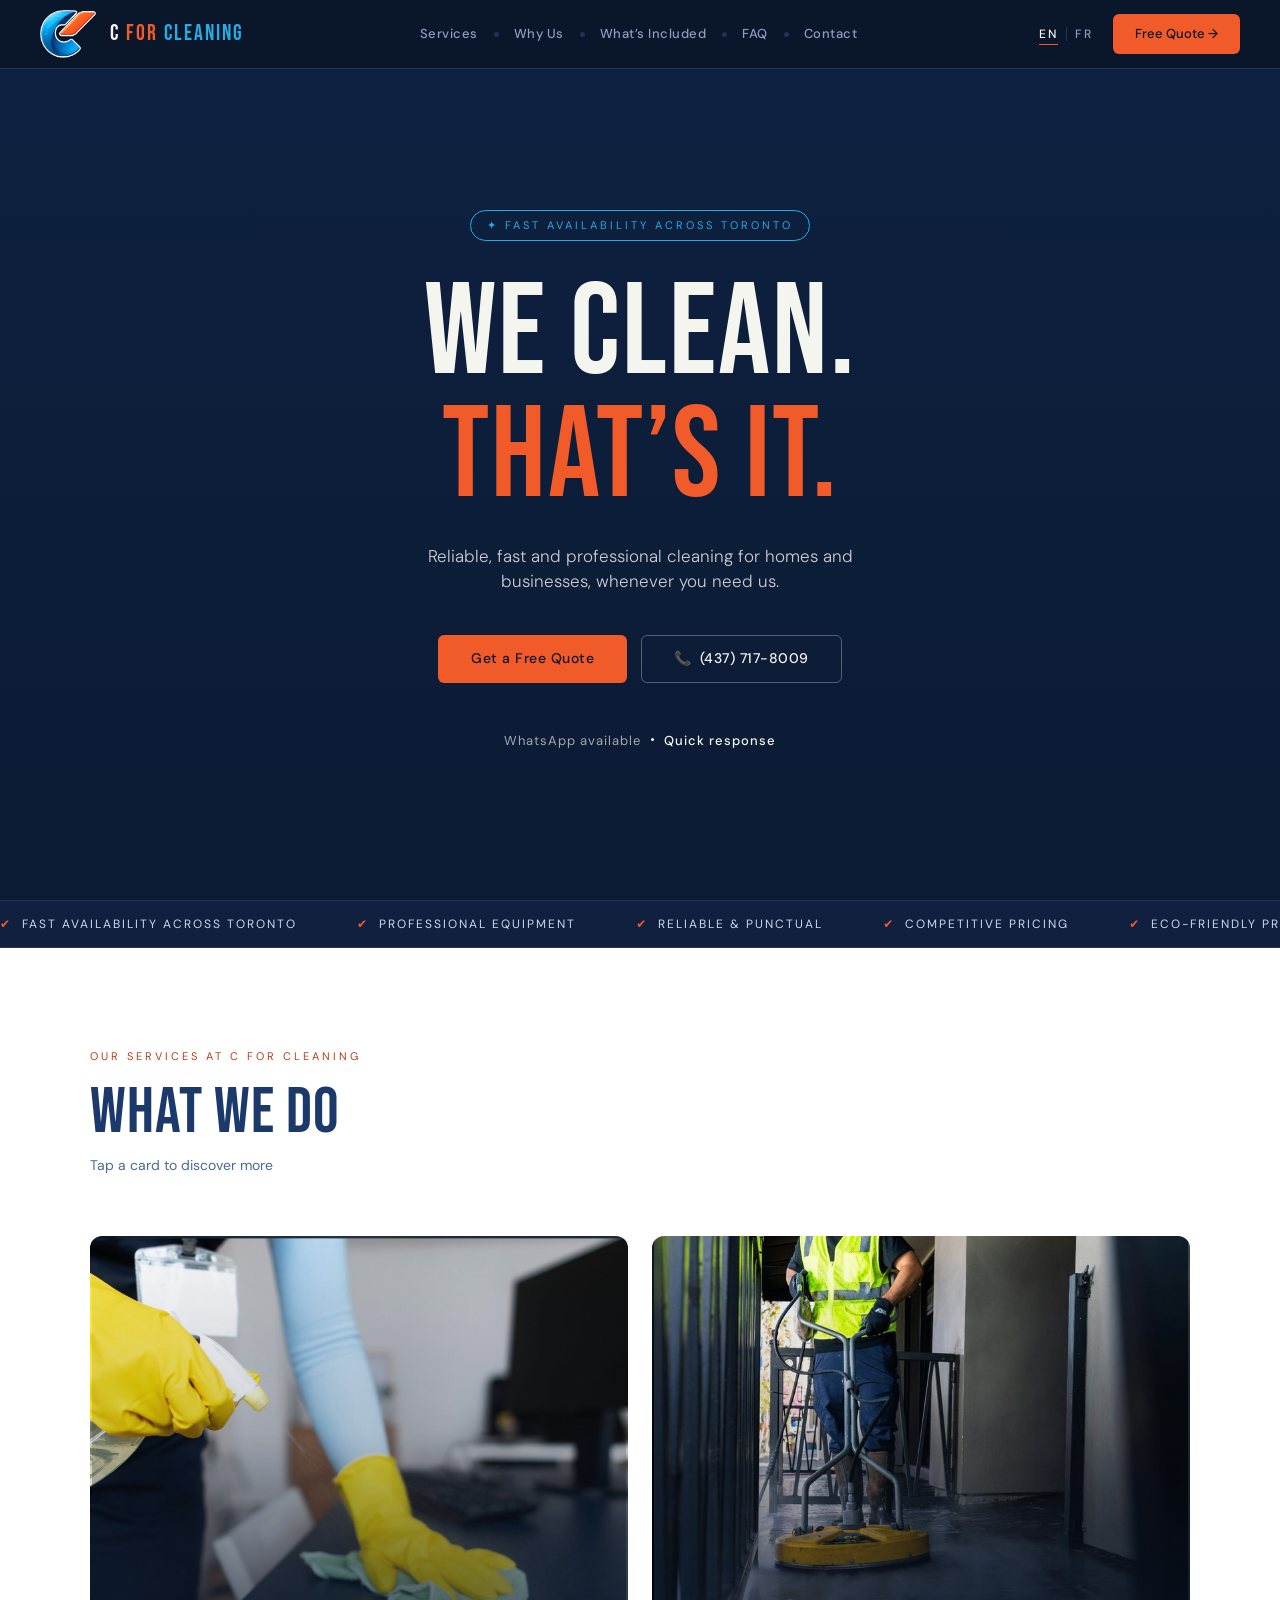
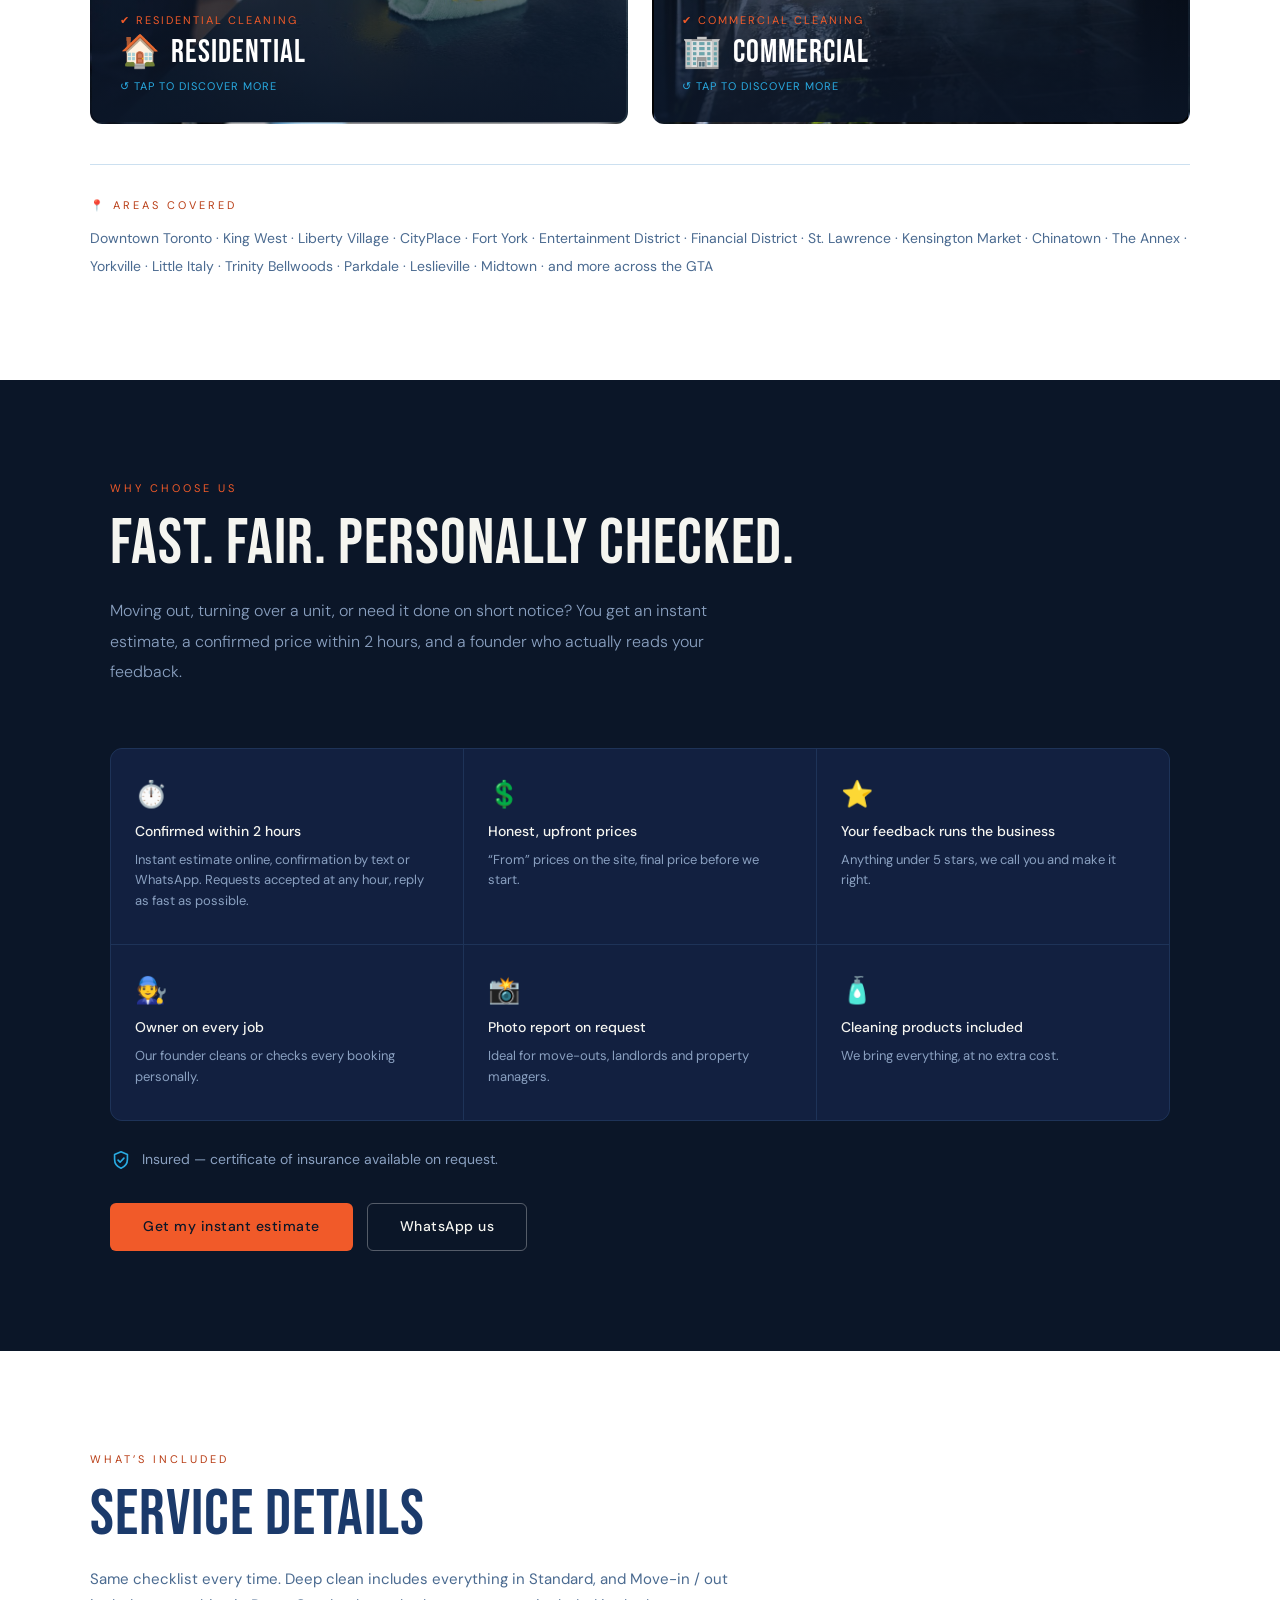
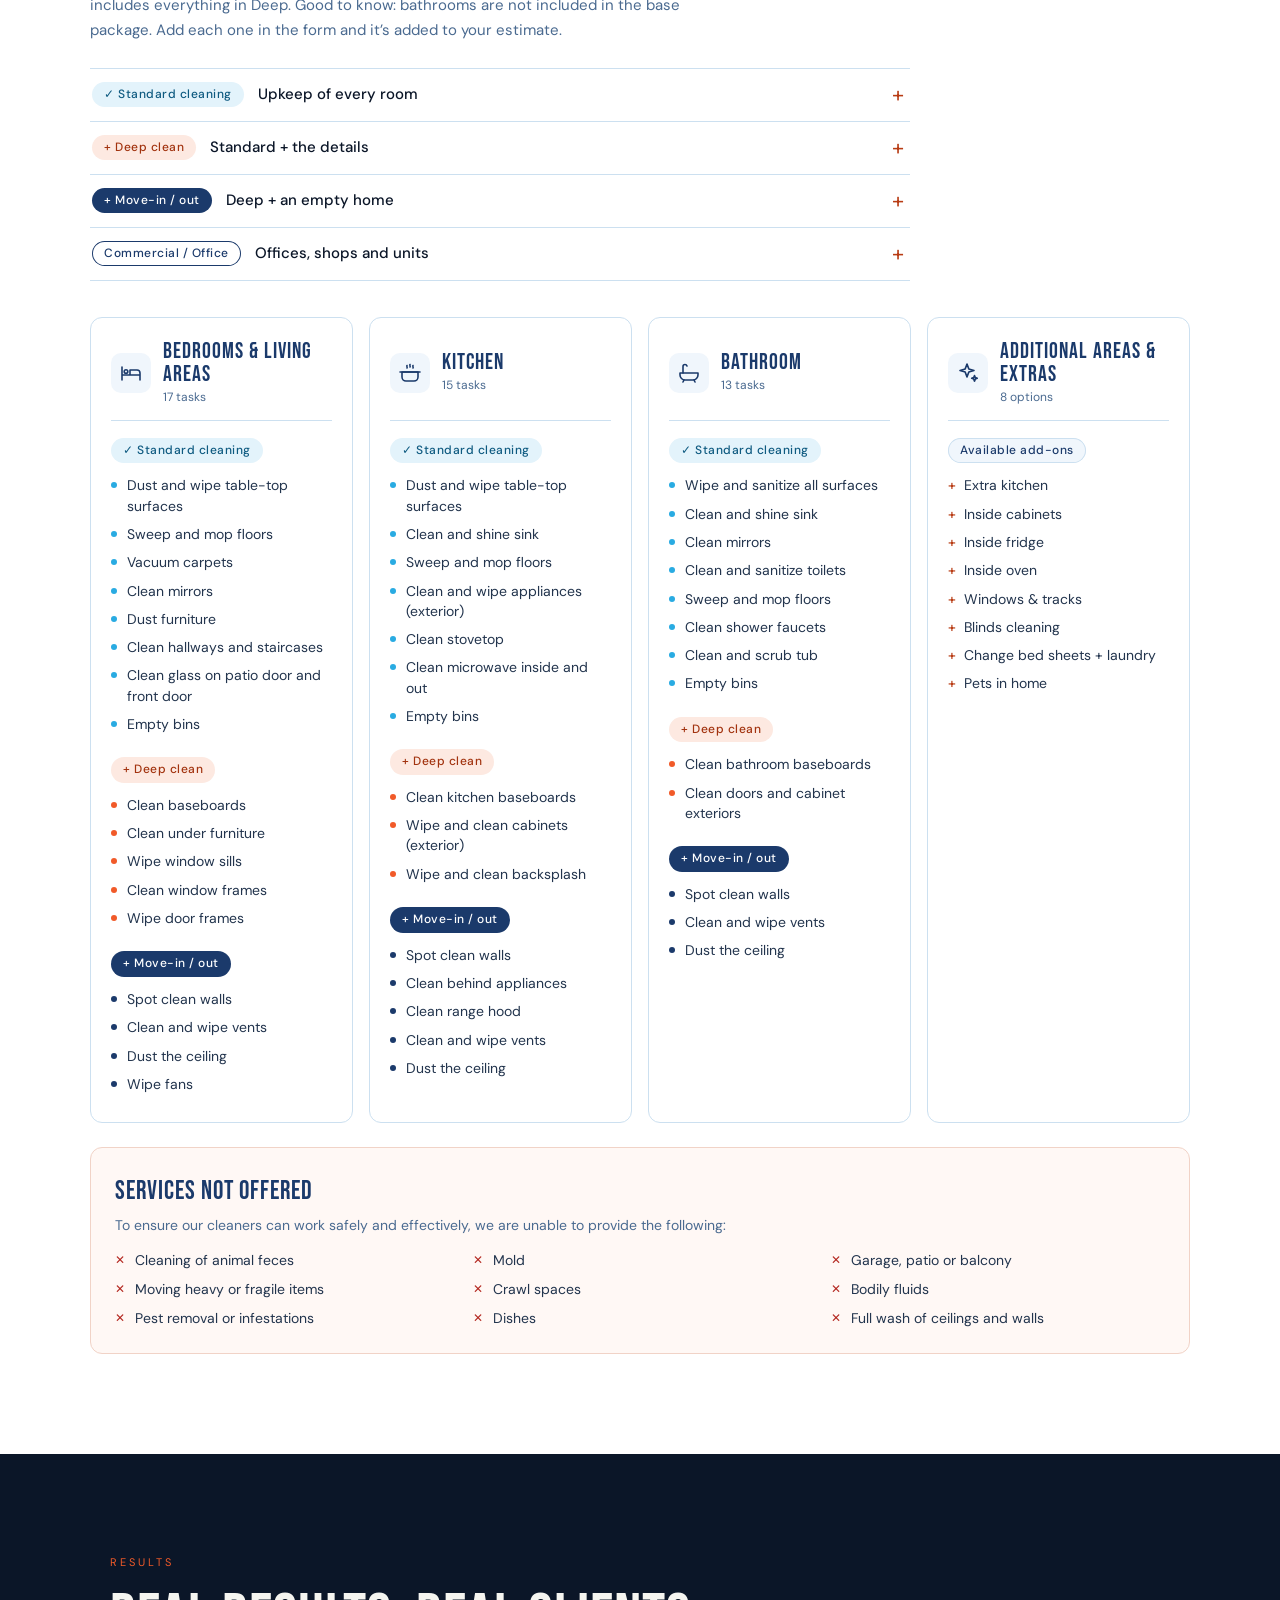
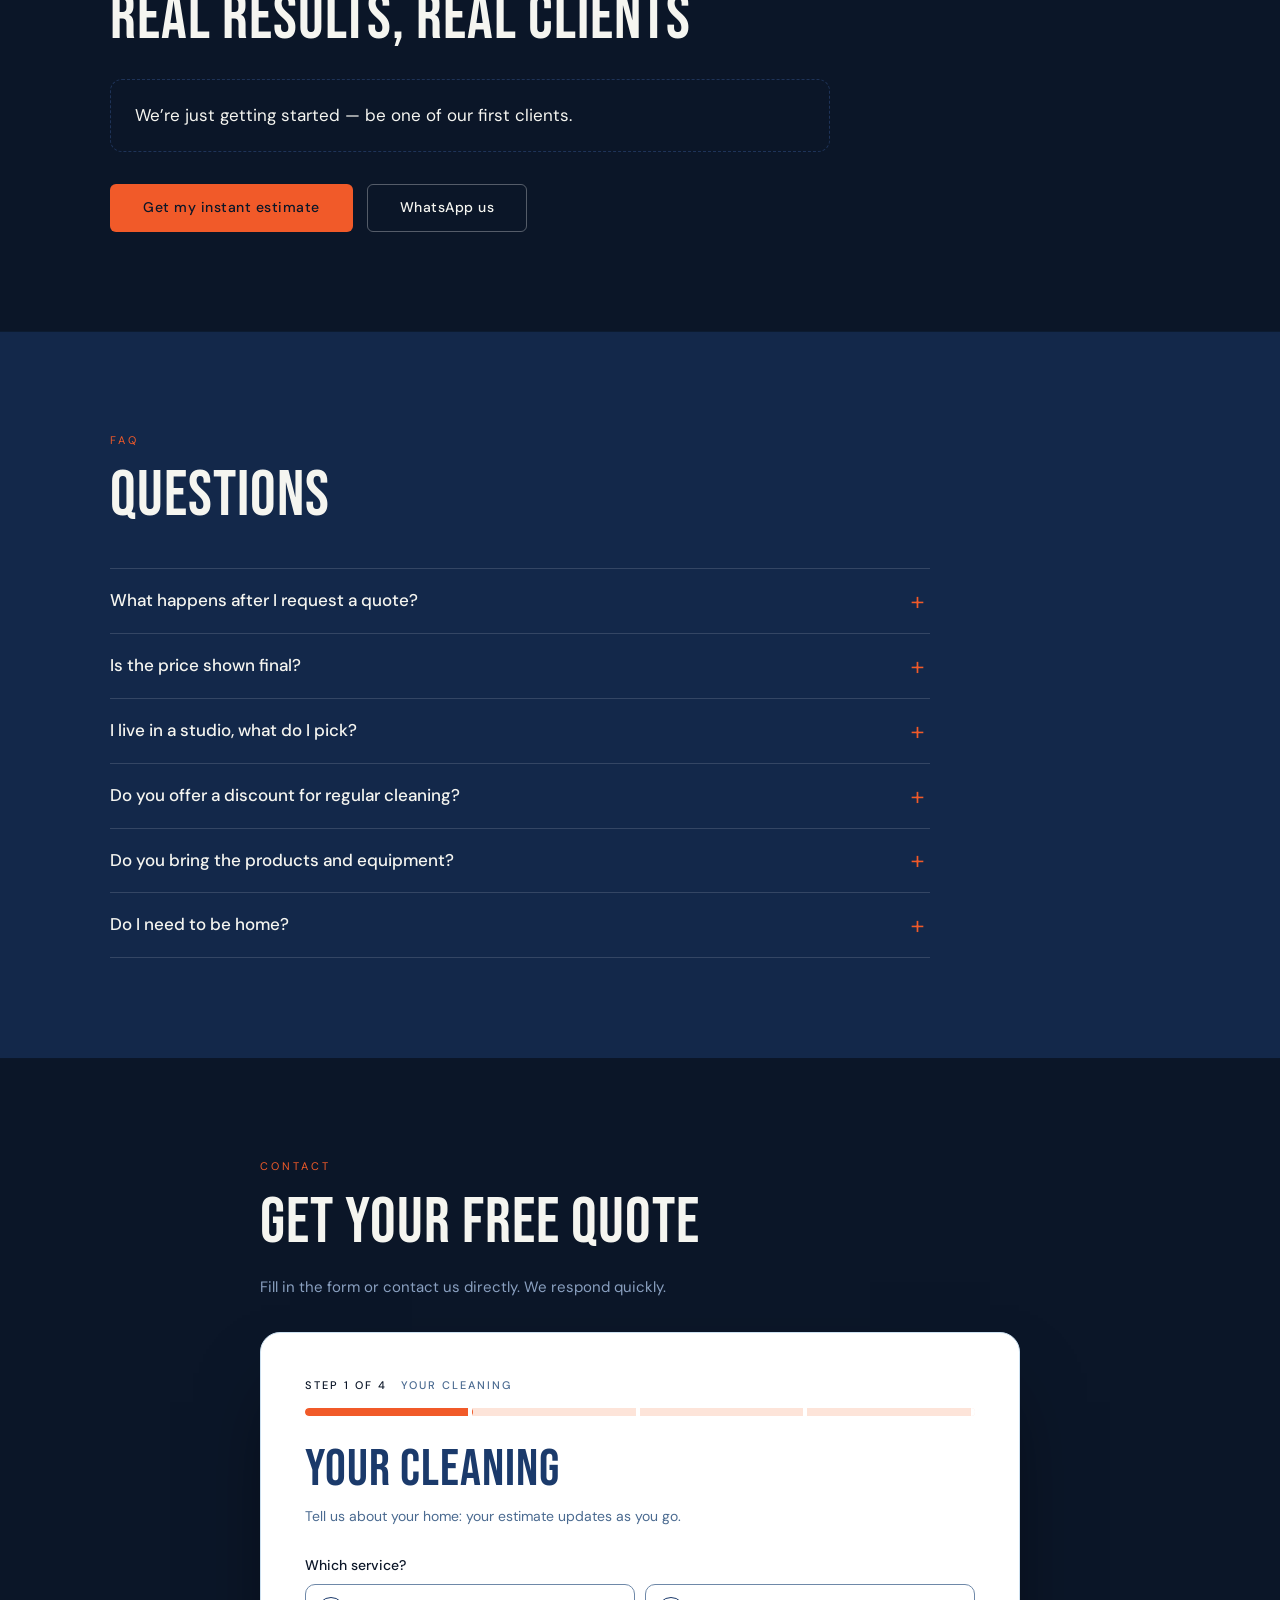
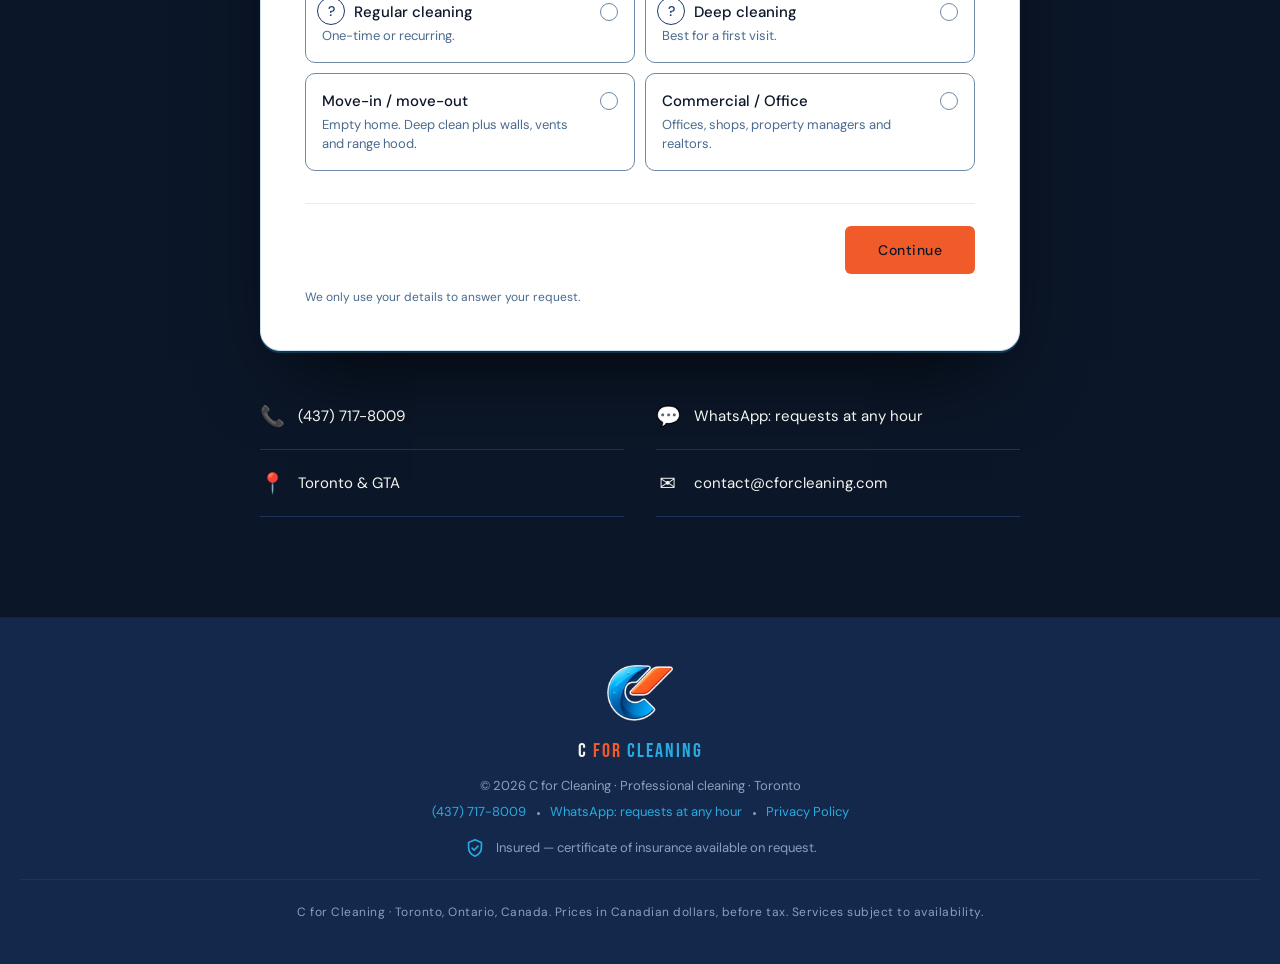
==== commit 5ca8aaff: "Add a third photo to the hero crossfade The three hero photos are now <img> elements (width, height," ====
--- a/index.html
+++ b/index.html
@@ -82,8 +82,13 @@
 
     <!-- HERO -->
     <section class="hero" aria-labelledby="hero-title">
-      <div class="hero-slide hero-slide--1" aria-hidden="true"></div>
-      <div class="hero-slide hero-slide--2" aria-hidden="true"></div>
+      <!-- Trois photos en fondu enchaîné, 6 s chacune (décoratives : alt vide) -->
+      <div class="hero-slides" aria-hidden="true">
+        <img class="hero-slide hero-slide--1" src="images/hero-1.jpg" alt="" width="2000" height="1333" fetchpriority="high" onerror="this.remove()">
+        <img class="hero-slide hero-slide--2" src="images/hero-2.jpg" alt="" width="1066" height="1600" decoding="async" onerror="this.remove()">
+        <!-- IMAGE TEMPORAIRE : à remplacer par hero-3.jpg -->
+        <img class="hero-slide hero-slide--3" src="images/service-residential.jpg" alt="" width="1400" height="931" decoding="async" onerror="this.remove()">
+      </div>
       <div class="hero-overlay" aria-hidden="true"></div>
       <div class="hero-content">
         <p class="badge" data-i18n="hero.badge"></p>
--- a/css/style.css
+++ b/css/style.css
@@ -308,24 +308,20 @@
   overflow: hidden;
   text-align: center;
 }
+.hero-slides { position: absolute; inset: 0; background: #0f2a55; }
 .hero-slide {
   position: absolute;
   inset: 0;
-  background-position: center 20%;
-  background-size: cover;
+  width: 100%;
+  height: 100%;
+  object-fit: cover;
+  object-position: center 20%;
   opacity: 0;
-  animation: slideshow 12s infinite;
-}
-.hero-slide--1 {
-  background-image: url("../images/hero-1.jpg");
-  background-position: center 10%;
-  background-color: #0f2a55;
-}
-.hero-slide--2 {
-  background-image: url("../images/hero-2.jpg");
-  background-color: #0d2248;
-  animation-delay: 6s;
-}
+  animation: slideshow 18s infinite;
+}
+.hero-slide--1 { object-position: center 10%; }
+.hero-slide--2 { animation-delay: 6s; }
+.hero-slide--3 { object-position: center; animation-delay: 12s; }
 .hero-overlay {
   position: absolute;
   inset: 0;
@@ -931,12 +927,15 @@
   text-transform: uppercase;
 }
 .not-offered__intro { margin: 4px 0 14px; color: var(--ink-muted); font-size: 14px; }
+/* Une colonne sur mobile, deux sur tablette, trois sur ordinateur : chaque élément tient sur une ligne */
 .not-offered__list {
   display: grid;
-  grid-template-columns: repeat(auto-fill, minmax(230px, 1fr));
-  gap: 6px 24px;
+  grid-template-columns: minmax(0, 1fr);
+  gap: 8px 24px;
   font-size: 14px;
 }
+@media (min-width: 640px) { .not-offered__list { grid-template-columns: repeat(2, minmax(0, 1fr)); } }
+@media (min-width: 1000px) { .not-offered__list { grid-template-columns: repeat(3, minmax(0, 1fr)); } }
 .not-offered__list li { display: flex; gap: 10px; color: #22344d; }
 .not-offered__list li::before { content: "✕"; flex: none; color: var(--error); font-size: 12px; line-height: 21px; }
 
@@ -1665,11 +1664,12 @@
 
 @keyframes fadeUp { from { opacity: 0; transform: translateY(24px); } to { opacity: 1; transform: translateY(0); } }
 @keyframes ticker { from { transform: translateX(0); } to { transform: translateX(-50%); } }
+/* 3 photos sur 18 s : chacune apparaît en 1 s, reste 5 s, s'efface pendant que la suivante arrive */
 @keyframes slideshow {
   0% { opacity: 0; }
-  8% { opacity: 1; }
-  50% { opacity: 1; }
-  58% { opacity: 0; }
+  5.5% { opacity: 1; }
+  33.3% { opacity: 1; }
+  38.9% { opacity: 0; }
   100% { opacity: 0; }
 }
 @keyframes menuIn { from { opacity: 0; transform: translateY(-10px); } to { opacity: 1; transform: none; } }
@@ -1726,6 +1726,7 @@
     transition-duration: 0.01ms !important;
   }
   .hero-slide--1 { opacity: 1; animation: none !important; }
-  .hero-slide--2 { animation: none !important; }
+  .hero-slide--2,
+  .hero-slide--3 { animation: none !important; }
   .ticker { animation: none !important; }
 }
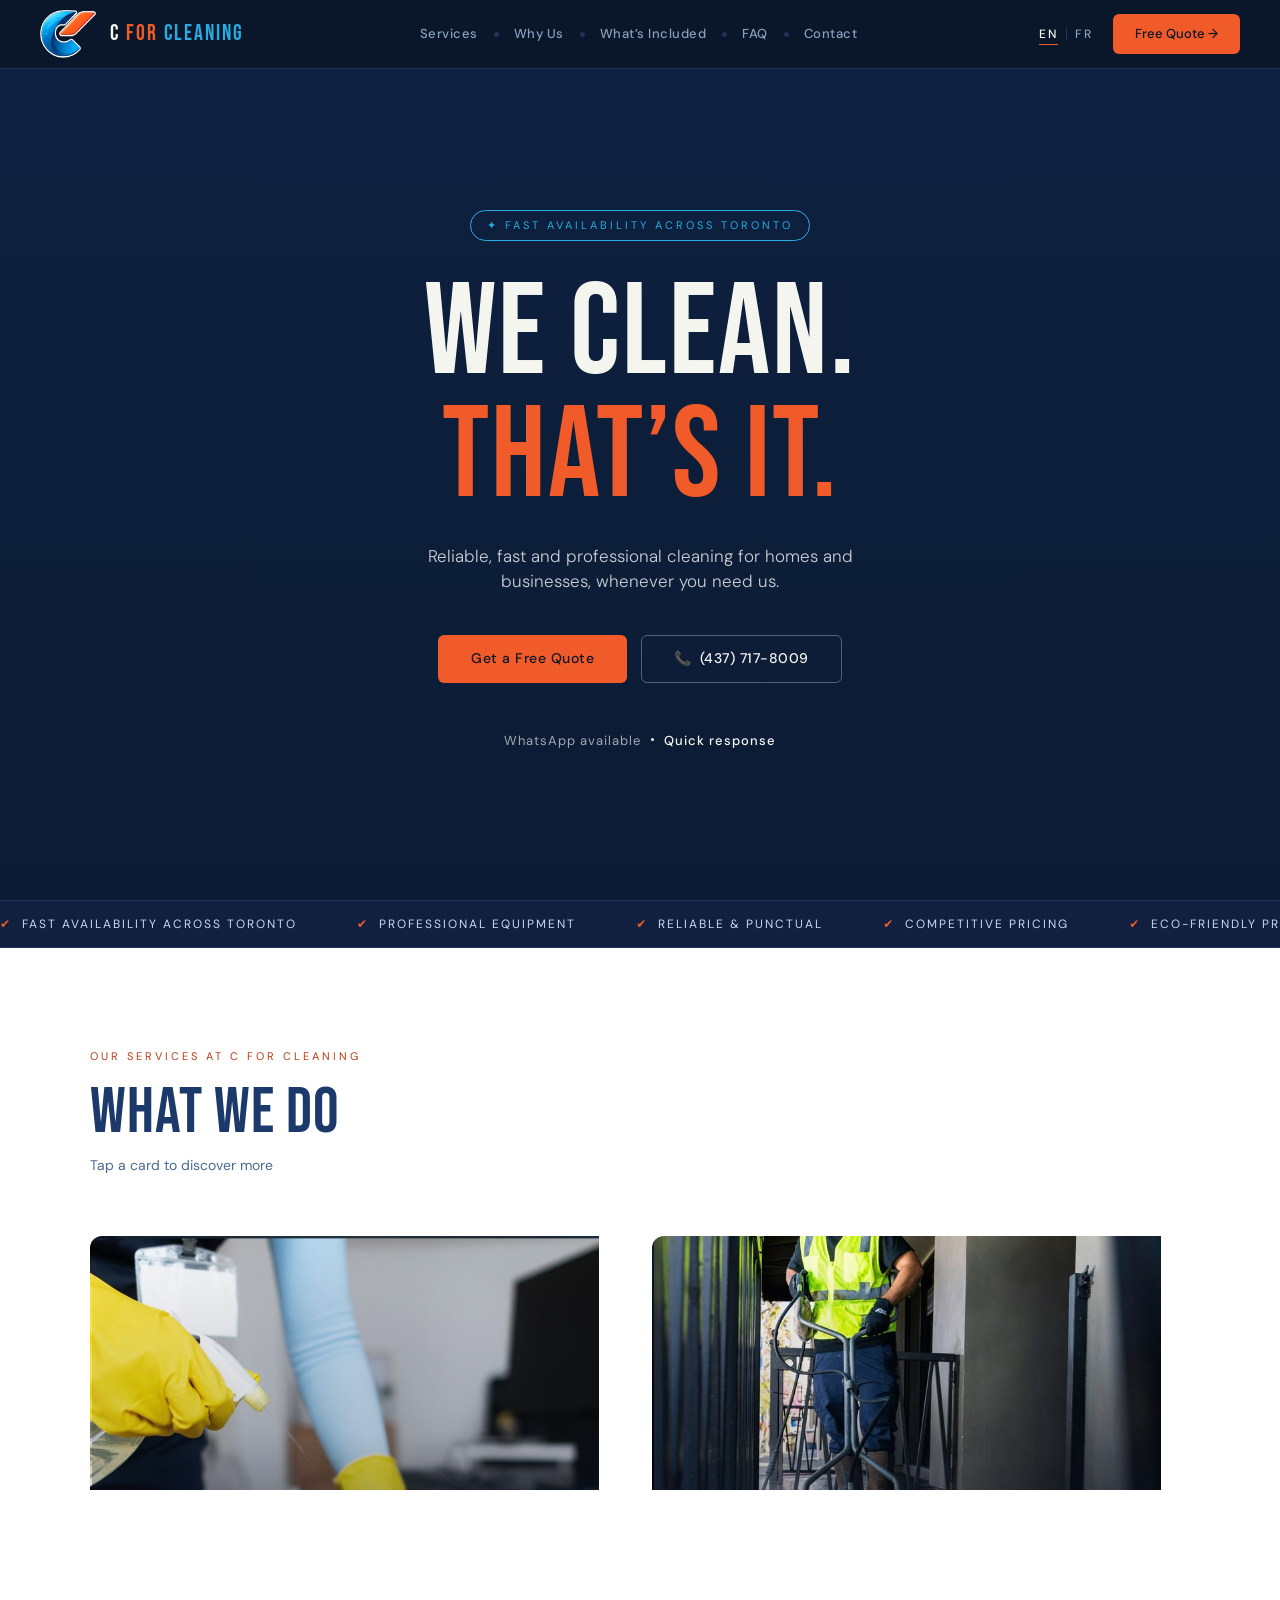
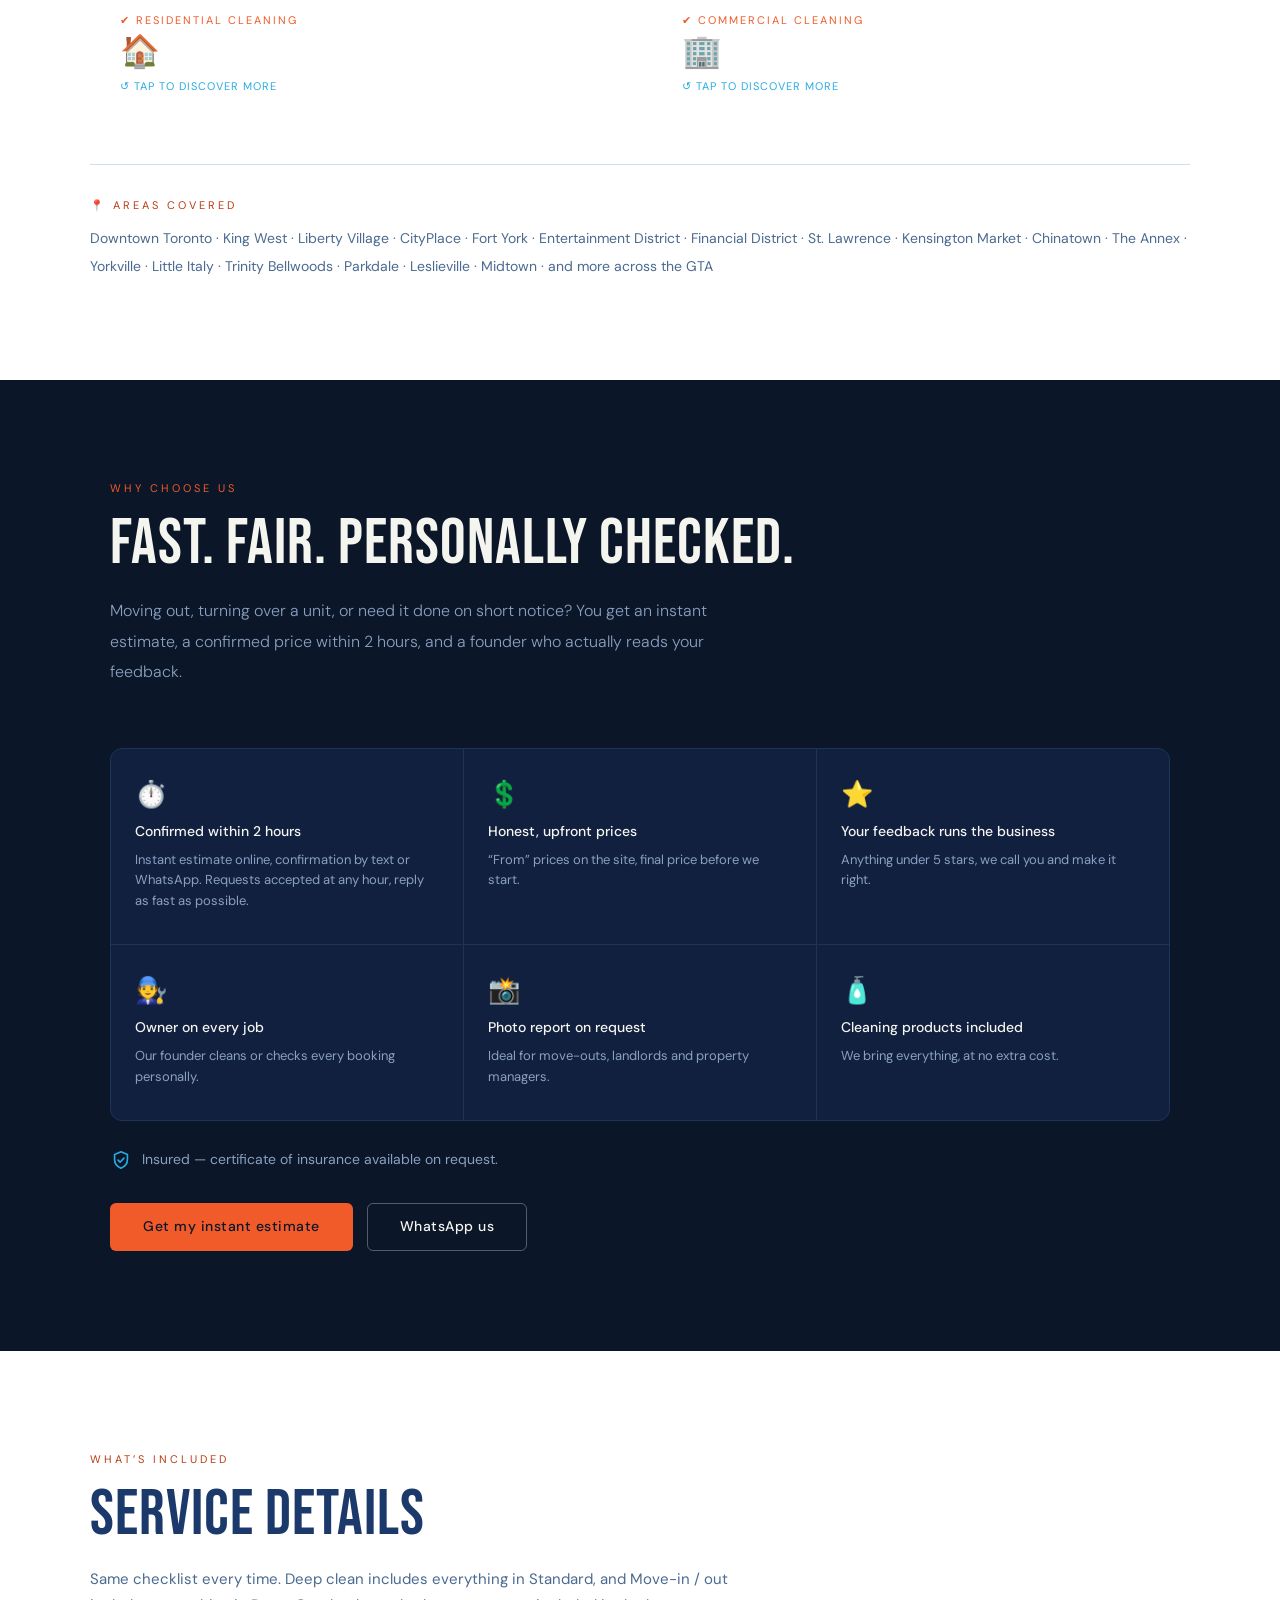
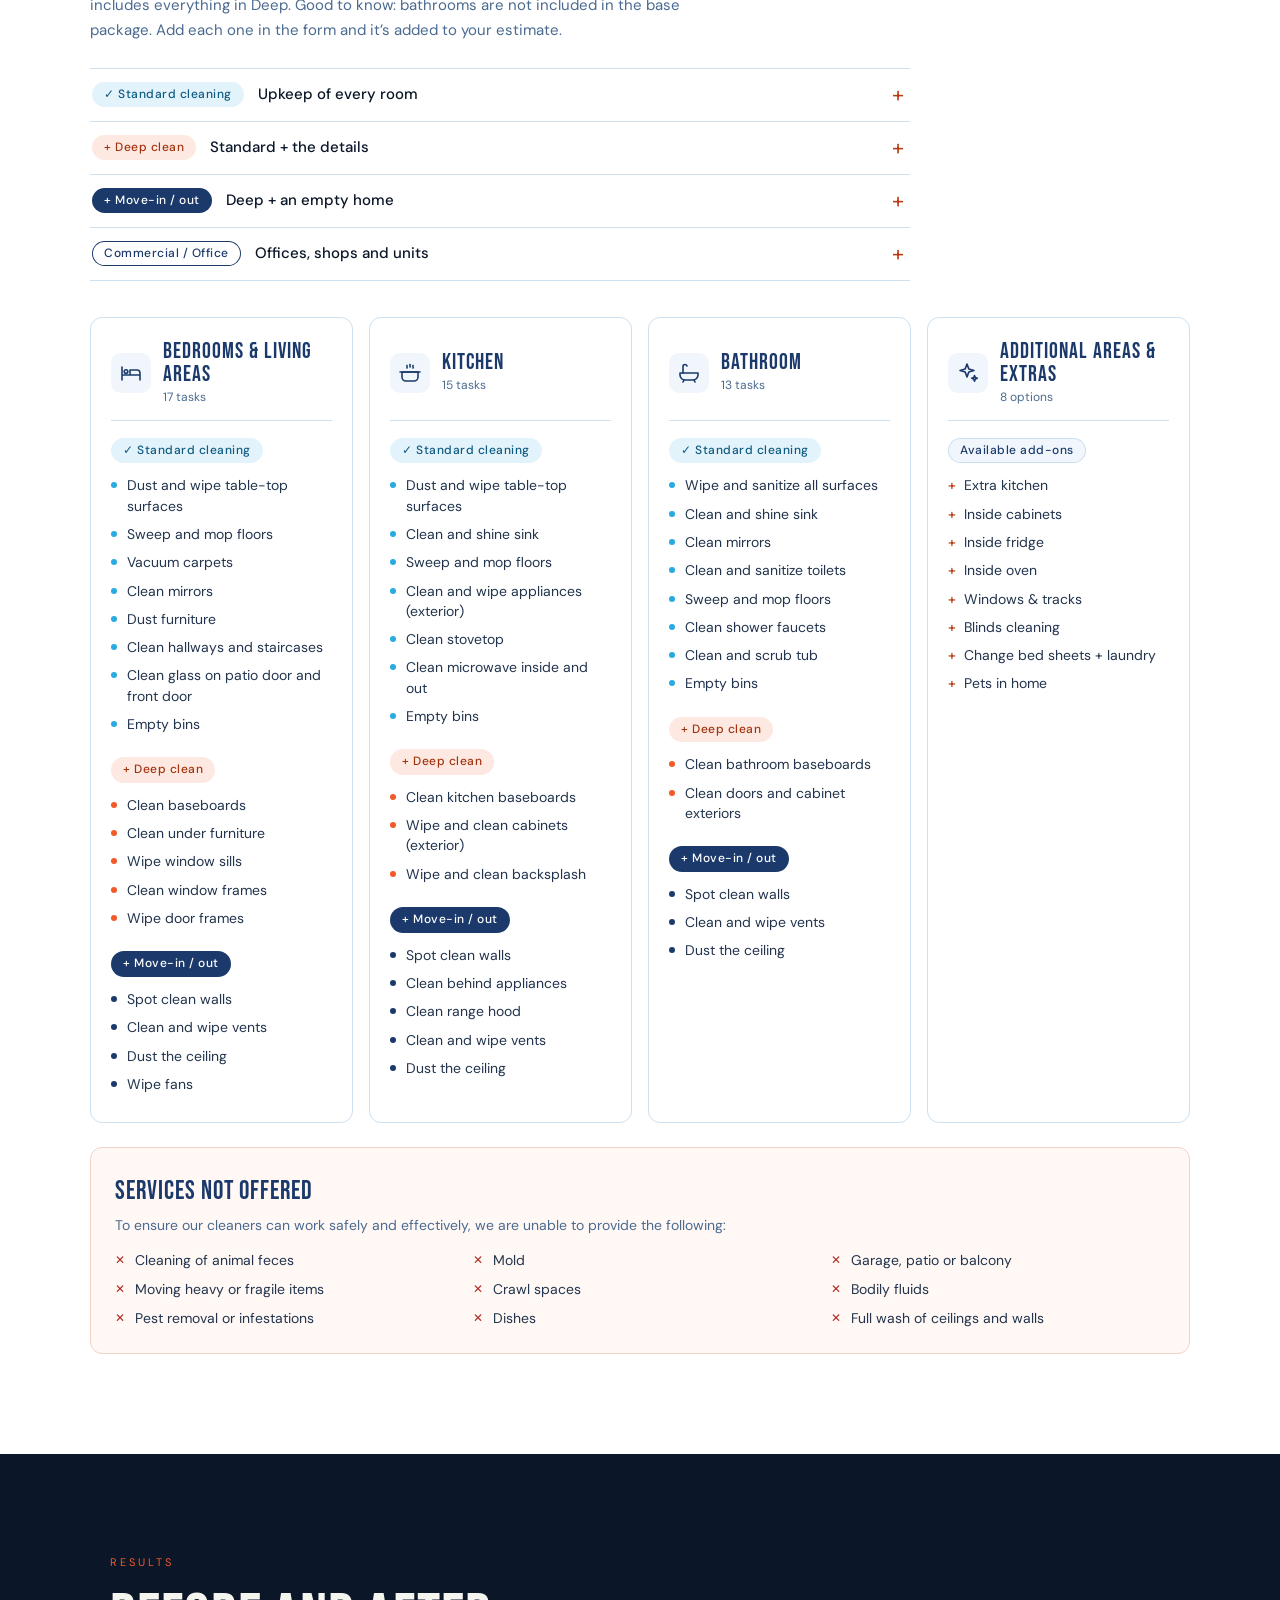
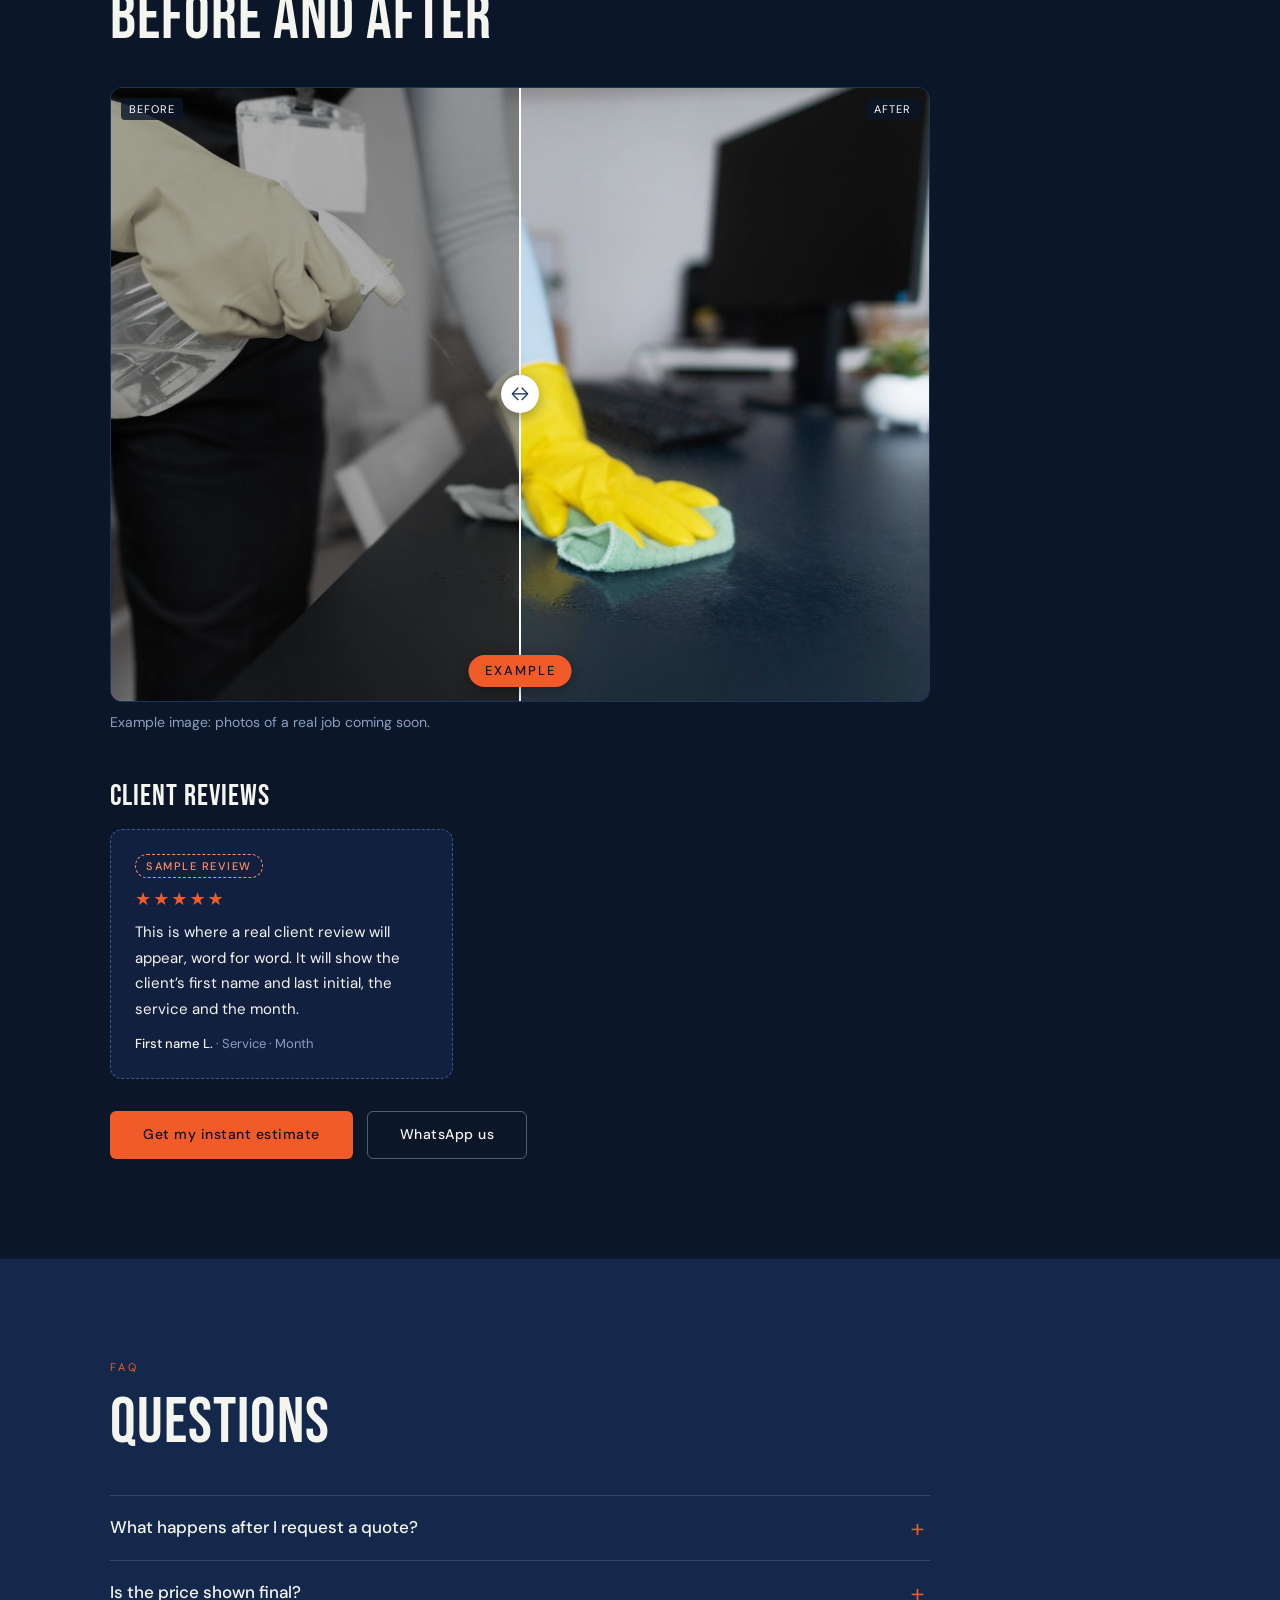
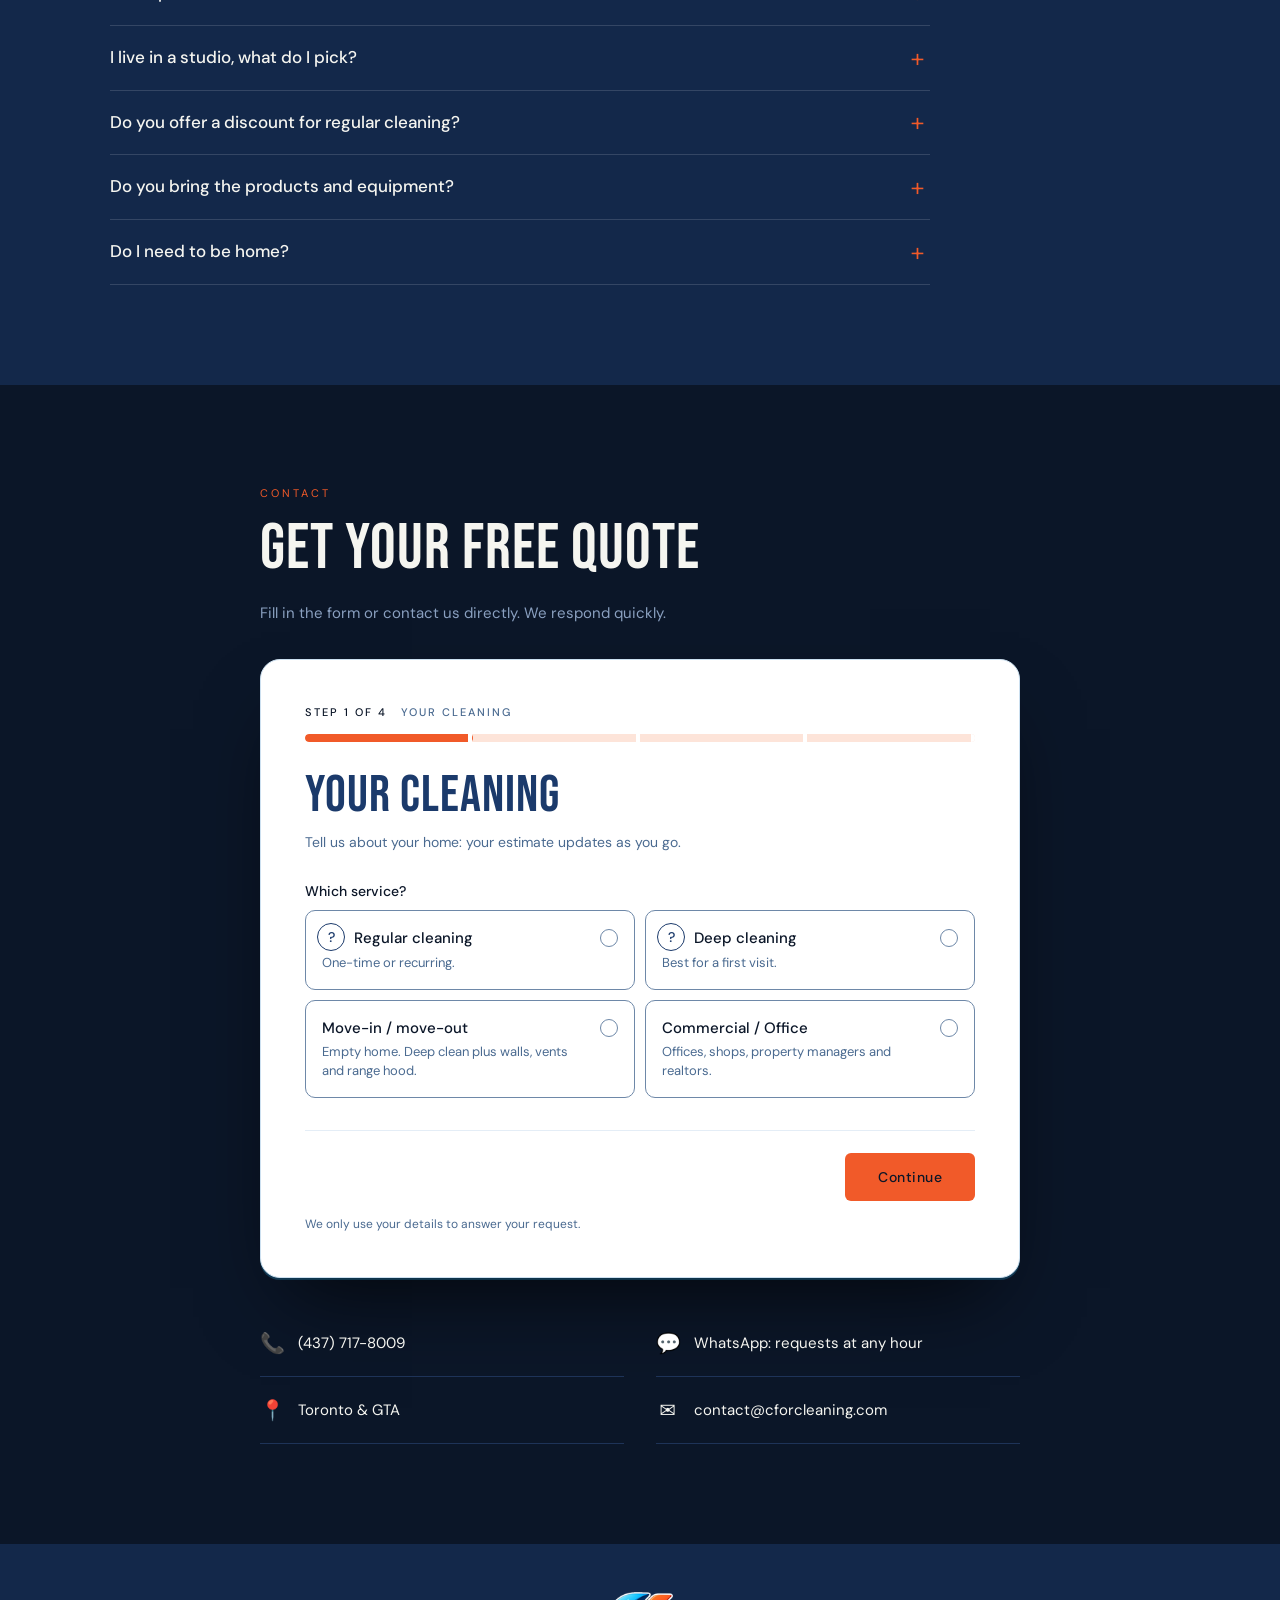
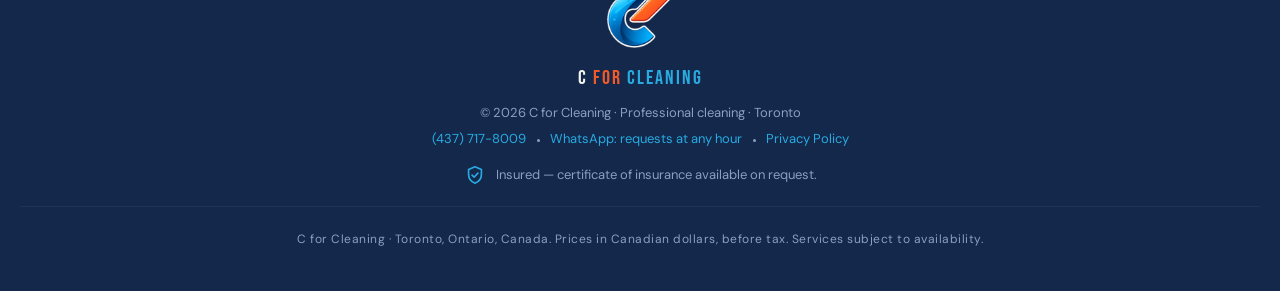
==== commit 627c05b7: "Turn Results into a Before and after section - Title Before and after / Avant et après. The subtitle" ====
--- a/index.html
+++ b/index.html
@@ -330,12 +330,31 @@
     <section class="section section--bg" id="results" aria-labelledby="results-title">
       <p class="label" data-i18n="results.label"></p>
       <h2 id="results-title" data-i18n="results.title"></h2>
-
-      <div class="ba" data-before-after hidden>
-        <div class="ba-grid" data-ba-list></div>
-      </div>
+      <!-- Sous-titre : affiché seulement quand les vraies photos sont en place (beforeAfterReal: true dans js/config.js) -->
+      <p class="results-sub" data-i18n="results.sub" data-real-only hidden></p>
+
+      <!-- PHOTOS TEMPORAIRES : remplacer par les vraies photos avant/après -->
+      <!-- Une fois les vraies photos reçues : src="images/before-1.jpg" et src="images/after-1.jpg" ci-dessous,
+           puis beforeAfterReal: true dans js/config.js (le badge « Exemple » disparaît, le sous-titre s'affiche). -->
+      <figure class="ba-item">
+        <div class="ba-frame" data-ba-frame>
+          <img class="ba-img" src="images/service-residential.jpg" alt="" width="1400" height="931" loading="lazy" decoding="async" draggable="false" data-ba-alt="altAfter" onerror="this.remove()">
+          <div class="ba-before">
+            <img class="ba-img" src="images/service-residential.jpg" alt="" width="1400" height="931" loading="lazy" decoding="async" draggable="false" data-ba-alt="altBefore" data-ba-before-img onerror="this.remove()">
+          </div>
+          <span class="ba-tag ba-tag--before" aria-hidden="true" data-i18n="results.before"></span>
+          <span class="ba-tag ba-tag--after" aria-hidden="true" data-i18n="results.after"></span>
+          <span class="ba-handle" aria-hidden="true"></span>
+          <span class="ba-example" data-example-only data-i18n="results.example"></span>
+          <input class="ba-range" type="range" min="0" max="100" value="50" step="1" data-ba-range data-i18n-attr="aria-label:results.compare">
+        </div>
+        <figcaption class="ba-note" data-example-only data-i18n="results.exampleNote"></figcaption>
+      </figure>
 
       <div class="reviews" data-reviews hidden>
+        <h3 class="reviews__title" data-i18n="results.reviewsTitle"></h3>
+        <!-- AVIS : coller ici les vrais avis reçus (texte exact, prénom + initiale, lien Google si dispo). Ne jamais inventer d'avis. -->
+        <!-- Les avis se collent dans js/config.js (tableau reviews, en anglais et en français) et s'affichent ici tout seuls. -->
         <ul class="reviews-grid" data-reviews-list></ul>
         <a class="reviews-google" href="#" target="_blank" rel="noopener" data-google-reviews hidden data-i18n="results.google"></a>
       </div>
--- a/css/style.css
+++ b/css/style.css
@@ -518,12 +518,8 @@
 
 /* ---------- Résultats : avant/après et avis ---------- */
 
-.ba-grid {
-  display: grid;
-  grid-template-columns: repeat(auto-fit, minmax(min(100%, 320px), 1fr));
-  gap: 24px;
-  margin-top: 40px;
-}
+.results-sub { margin-top: -6px; color: var(--muted); font-size: 16px; }
+.ba-item { max-width: 820px; margin-top: 36px; }
 .ba-frame {
   position: relative;
   max-width: 100%;
@@ -536,7 +532,7 @@
   user-select: none;
 }
 .ba-frame:focus-within { outline: 2px solid var(--blue); outline-offset: 3px; }
-.ba-img { position: absolute; inset: 0; width: 100%; height: 100%; object-fit: cover; }
+.ba-img { position: absolute; inset: 0; width: 100%; height: 100%; object-fit: cover; pointer-events: none; -webkit-user-drag: none; }
 .ba-before { position: absolute; inset: 0; clip-path: inset(0 calc(100% - var(--pos, 50%)) 0 0); }
 .ba-handle {
   position: absolute;
@@ -591,8 +587,35 @@
 }
 .ba-frame { cursor: ew-resize; }
 .ba-item figcaption { margin-top: 10px; color: var(--muted); font-size: 14px; }
-
-.reviews { margin-top: 40px; }
+/* Photos temporaires : côté « avant » terne, et un badge que personne ne peut manquer */
+.ba-img--example { filter: grayscale(0.85) brightness(0.7); }
+.ba-example {
+  position: absolute;
+  left: 50%;
+  bottom: 14px;
+  padding: 6px 16px;
+  border-radius: 100px;
+  background: var(--orange);
+  color: var(--black);
+  font-size: 13px;
+  font-weight: 500;
+  letter-spacing: 2px;
+  text-transform: uppercase;
+  transform: translateX(-50%);
+  box-shadow: 0 4px 14px rgba(0, 0, 0, 0.35);
+  pointer-events: none;
+}
+
+.reviews { margin-top: 48px; }
+.reviews__title {
+  margin-bottom: 18px;
+  font-family: var(--display);
+  font-size: 30px;
+  font-weight: 400;
+  letter-spacing: 1px;
+  line-height: 1;
+  text-transform: uppercase;
+}
 .reviews-grid {
   display: grid;
   grid-template-columns: repeat(auto-fill, minmax(min(100%, 280px), 1fr));
@@ -612,6 +635,18 @@
 .review__text { color: var(--white); font-size: 15px; line-height: 1.7; }
 .review__meta { margin-top: auto; color: var(--muted); font-size: 13px; }
 .review__name { color: var(--white); font-weight: 500; }
+.review--sample { border-style: dashed; border-color: #3a5a8c; }
+.review__badge {
+  align-self: flex-start;
+  padding: 3px 10px;
+  border: 1px dashed var(--orange-light);
+  border-radius: 100px;
+  color: var(--orange-light);
+  font-size: 11px;
+  font-weight: 500;
+  letter-spacing: 1.5px;
+  text-transform: uppercase;
+}
 .reviews-google { display: inline-block; margin-top: 18px; color: var(--blue); font-size: 14px; }
 .reviews-google:hover { text-decoration: none; }
 
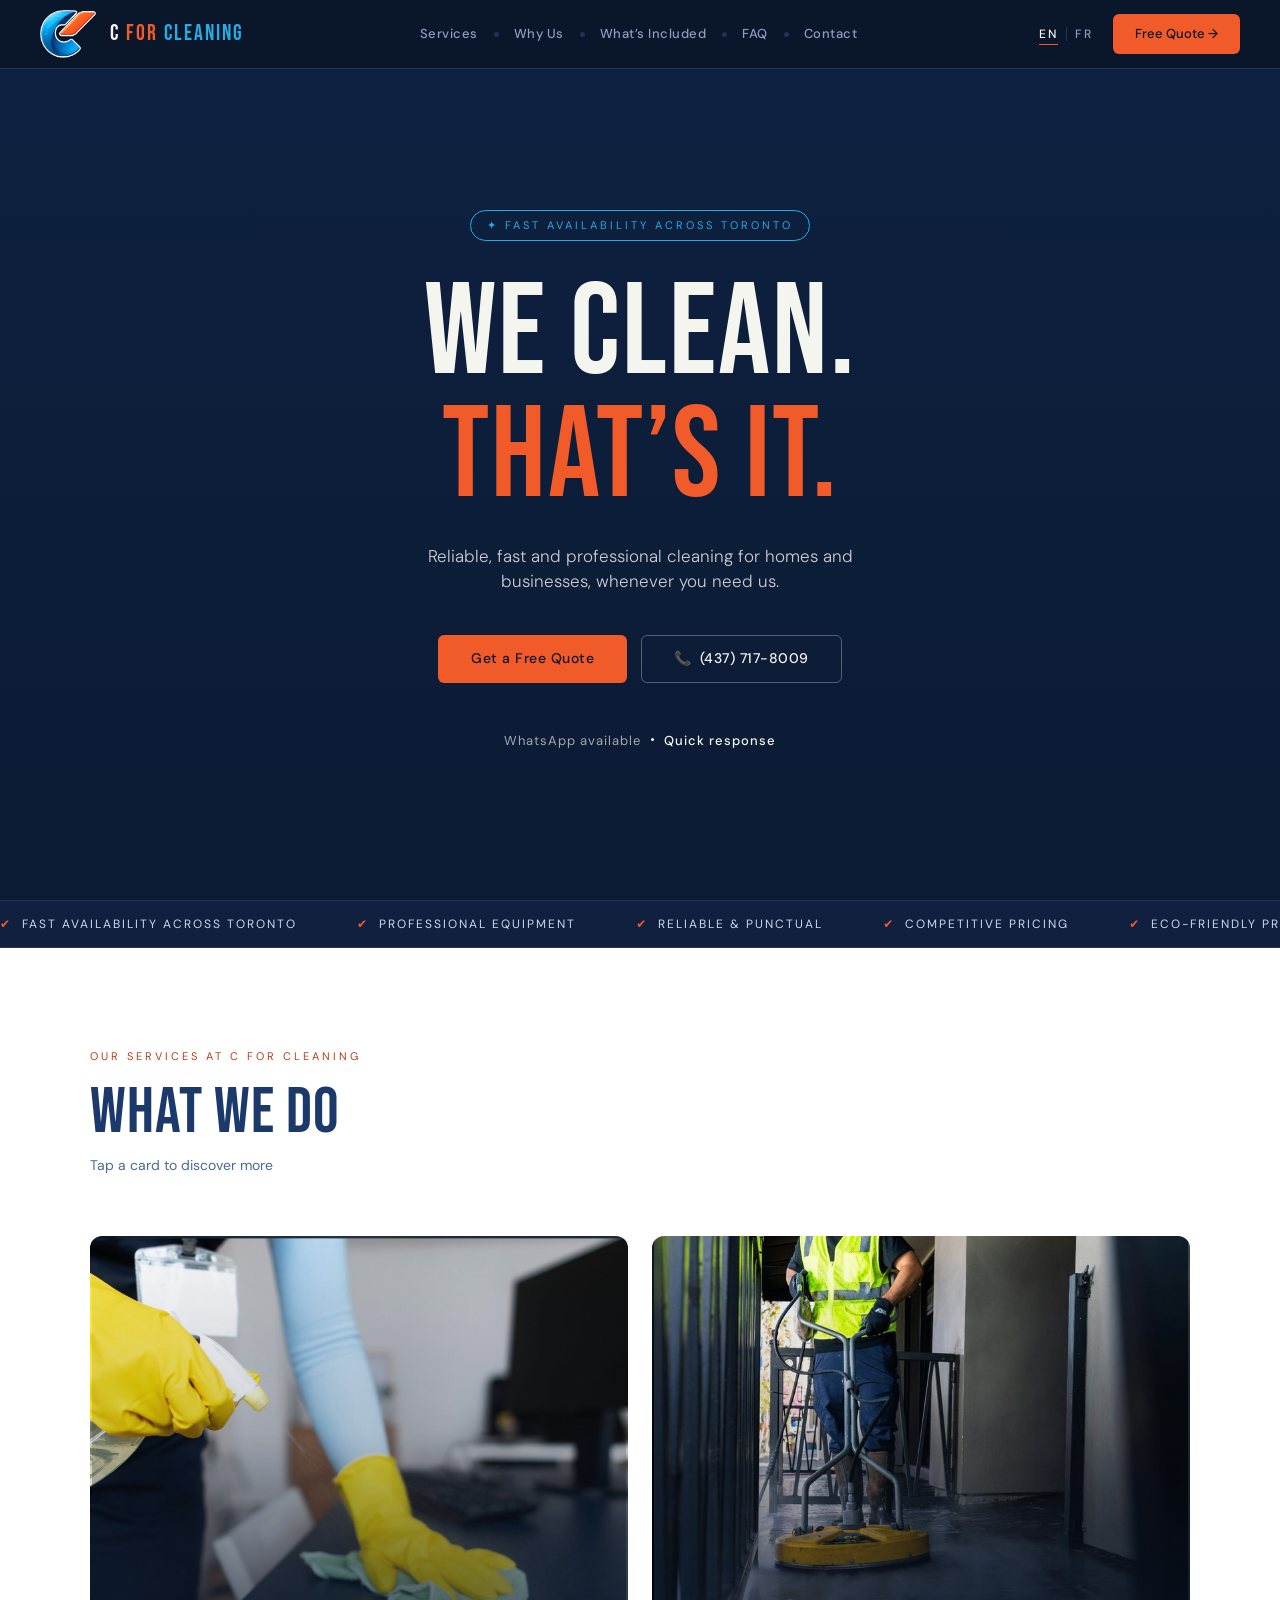
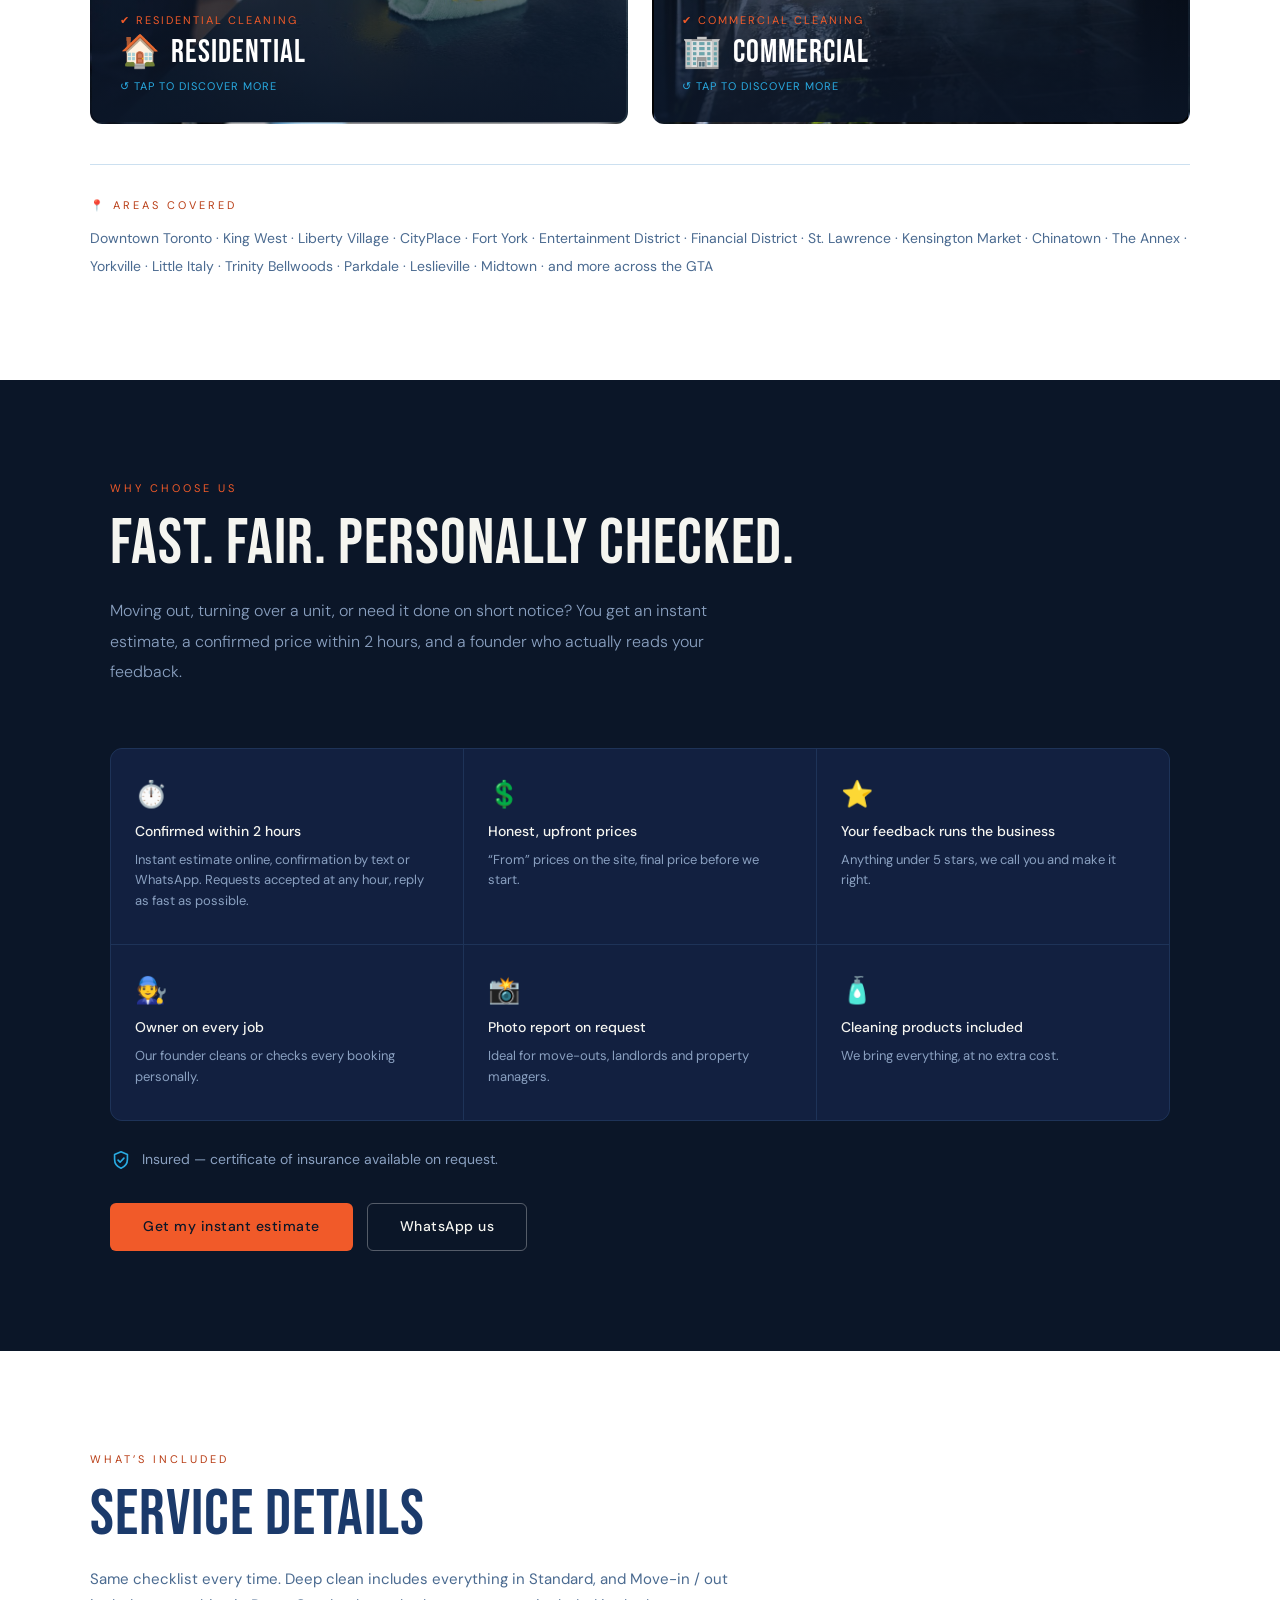
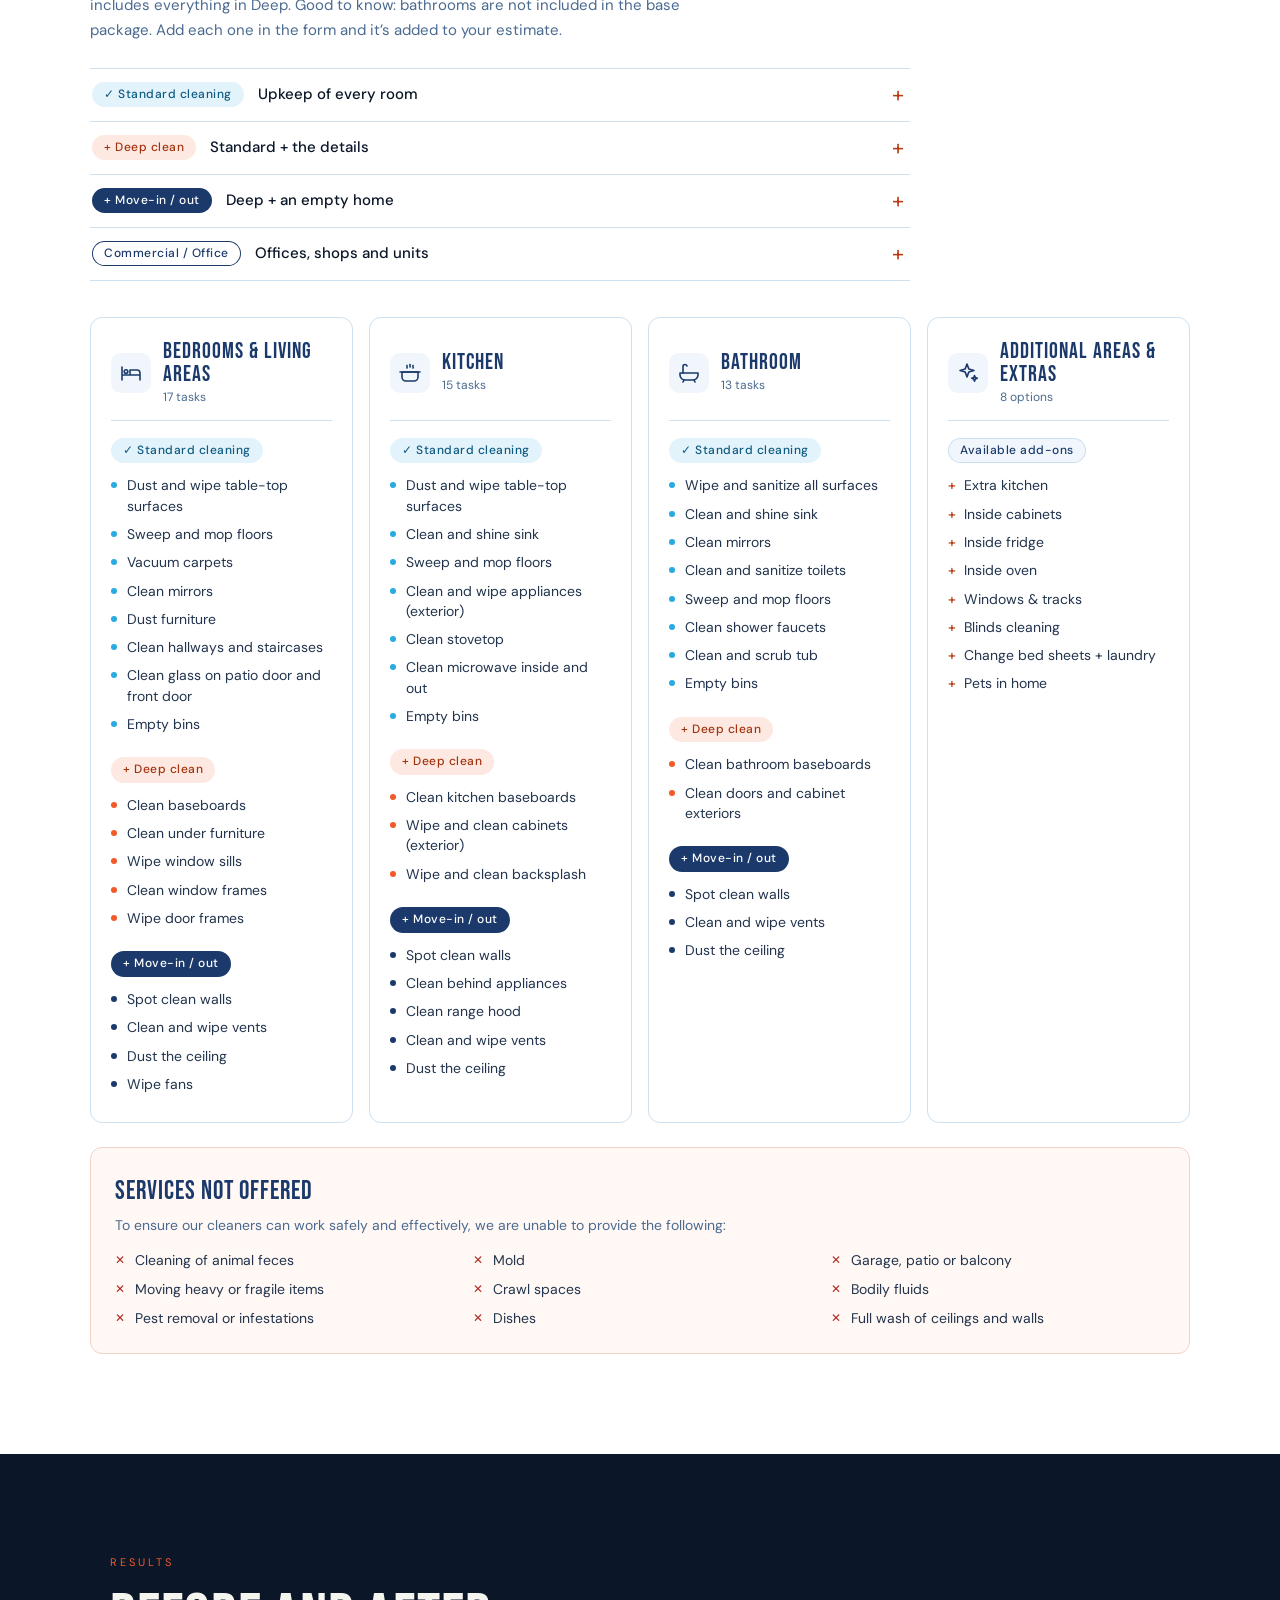
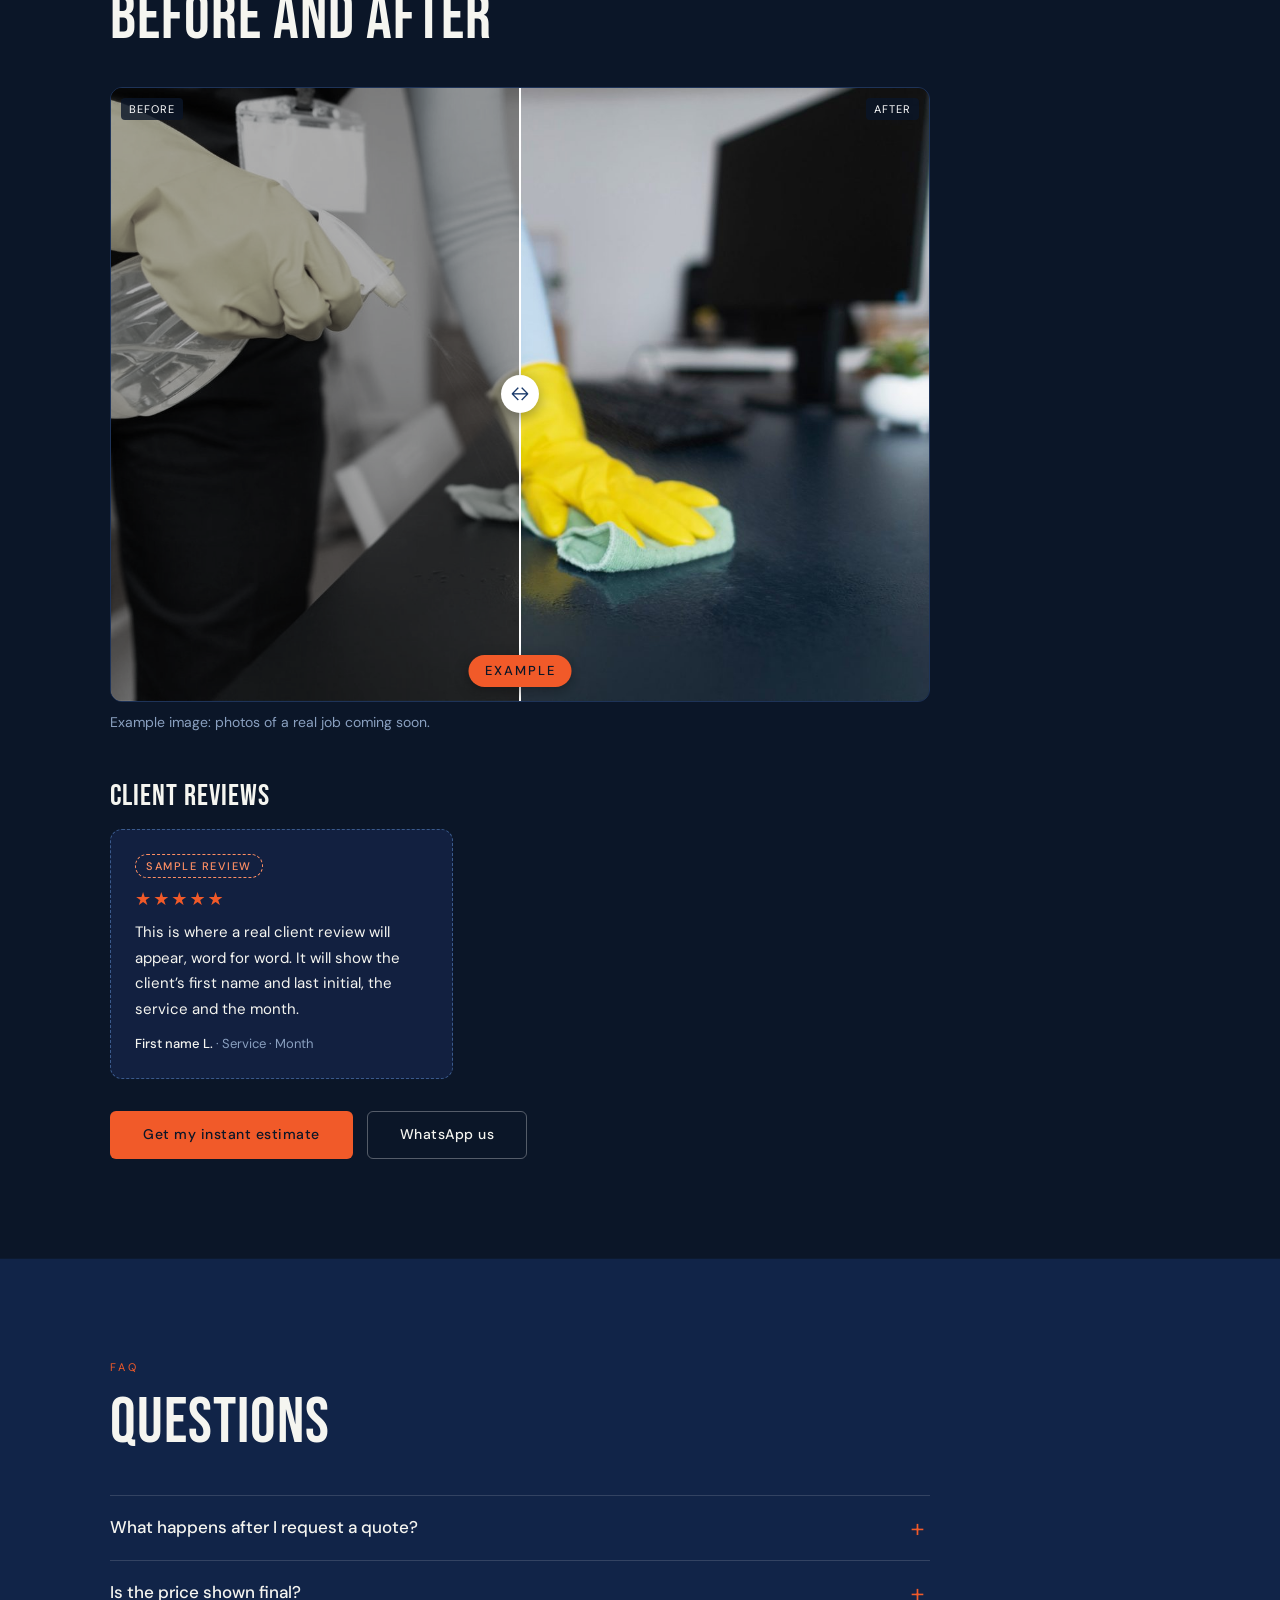
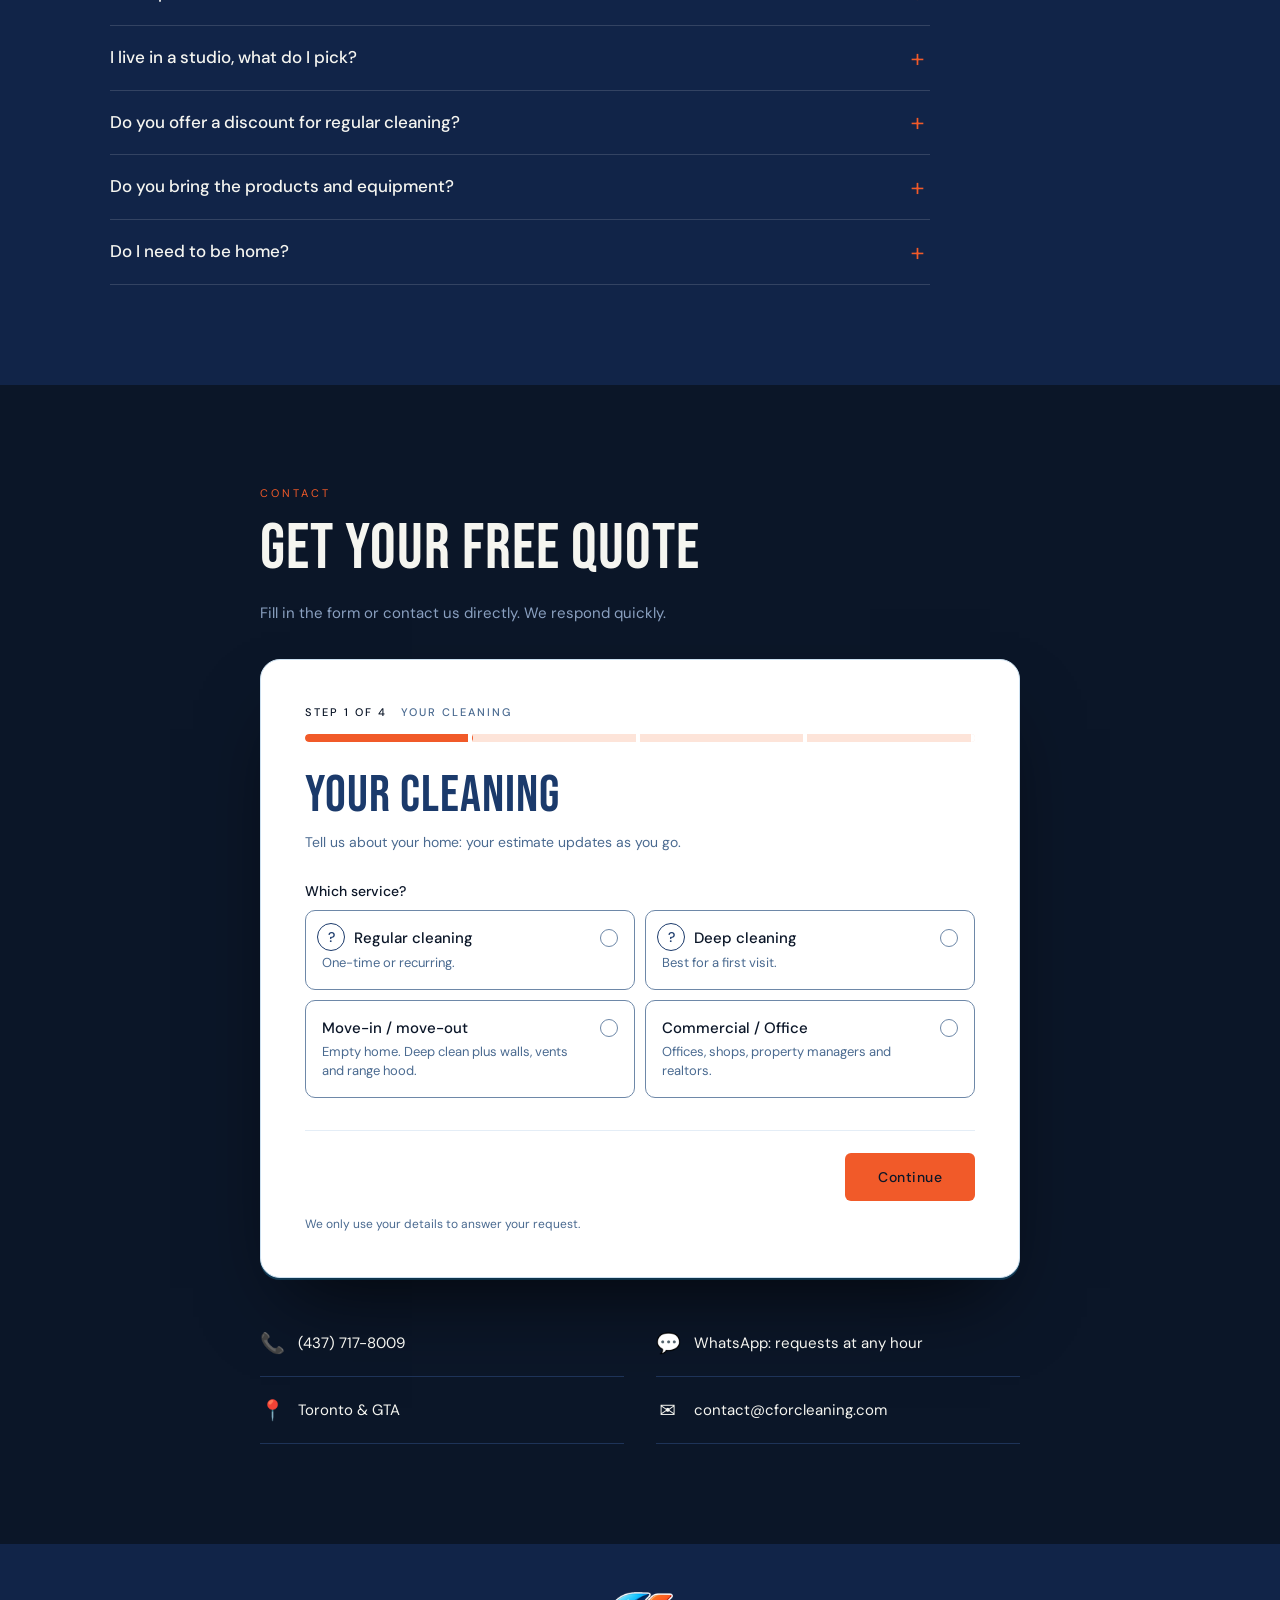
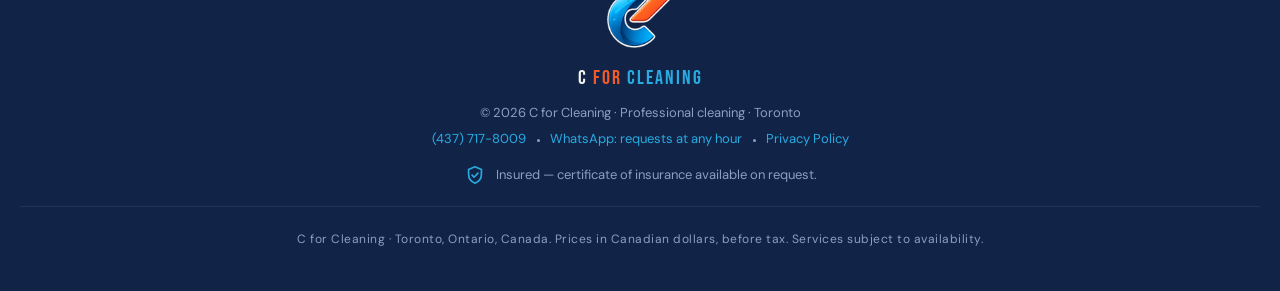
==== commit 076c9ee2: "Remove the frequency question from the form No more "How often?" block: its pills, the 2nd-visit not" ====
--- a/index.html
+++ b/index.html
@@ -496,19 +496,6 @@
                 </fieldset>
               </div>
 
-              <div class="cond" data-when="regular" hidden>
-                <fieldset class="field">
-                  <legend class="label-field" data-i18n="form.step1.frequency"></legend>
-                  <div class="options">
-                    <label class="pill"><input type="radio" name="frequency" value="One time" data-freq="once" checked><span data-freq-label="once"></span></label>
-                    <label class="pill"><input type="radio" name="frequency" value="Weekly" data-freq="weekly"><span data-freq-label="weekly"></span></label>
-                    <label class="pill"><input type="radio" name="frequency" value="Bi-weekly" data-freq="biweekly"><span data-freq-label="biweekly"></span></label>
-                    <label class="pill"><input type="radio" name="frequency" value="Monthly" data-freq="monthly"><span data-freq-label="monthly"></span></label>
-                  </div>
-                  <p class="field__note" data-i18n="form.step1.frequencyNote" data-discount-only></p>
-                </fieldset>
-              </div>
-
               <div class="cond" data-when="pro" hidden>
                 <fieldset class="field" data-field="pro_type">
                   <legend class="label-field" data-i18n="form.step1.proType"></legend>
@@ -813,7 +800,6 @@
                 <ul class="estimate__breakdown" data-estimate-breakdown></ul>
                 <p class="estimate__fine" data-estimate-fine></p>
               </div>
-              <p class="estimate__then" data-estimate-then hidden></p>
               <p class="estimate__quote" data-estimate-quote hidden></p>
               <p class="estimate__note" data-estimate-note></p>
             </div>
--- a/css/style.css
+++ b/css/style.css
@@ -17,7 +17,7 @@
 
   /* Fonds des sections foncées : deux sections voisines n'ont jamais le même fond */
   --bg: #0b1628;                  /* fond normal (= --black) */
-  --bg-2: #13284a;                /* fond teinté */
+  --bg-2: #112448;                /* fond teinté (orange #F15A29 dessus : 4,5:1) */
 
   /* Sur fond blanc (Services, formulaire) */
   --paper: #ffffff;
@@ -1569,7 +1569,6 @@
 .estimate__detail { margin-top: 14px; }
 .estimate__breakdown { border-top: 1px solid rgba(255, 255, 255, 0.16); }
 .estimate__breakdown .estimate__total { border-bottom: 0; font-weight: 500; }
-.estimate__breakdown .estimate__discount { color: #c8d8ee; }
 .estimate__fine { margin-top: 6px; color: #c8d8ee; font-size: 12px; }
 /* Détail ouvert : sa dernière ligne dit déjà que le prix final est confirmé par message */
 .estimate:not(.estimate--pro) .estimate__detail:not([hidden]) ~ .estimate__note { display: none; }
@@ -1590,7 +1589,6 @@
   font-variant-numeric: tabular-nums;
   text-align: right;
 }
-.estimate__then { margin-top: 8px; font-size: 14px; }
 .estimate__quote { margin-top: 8px; font-size: 14px; }
 .estimate__note { margin-top: 8px; color: #c8d8ee; font-size: 13px; line-height: 1.55; }
 
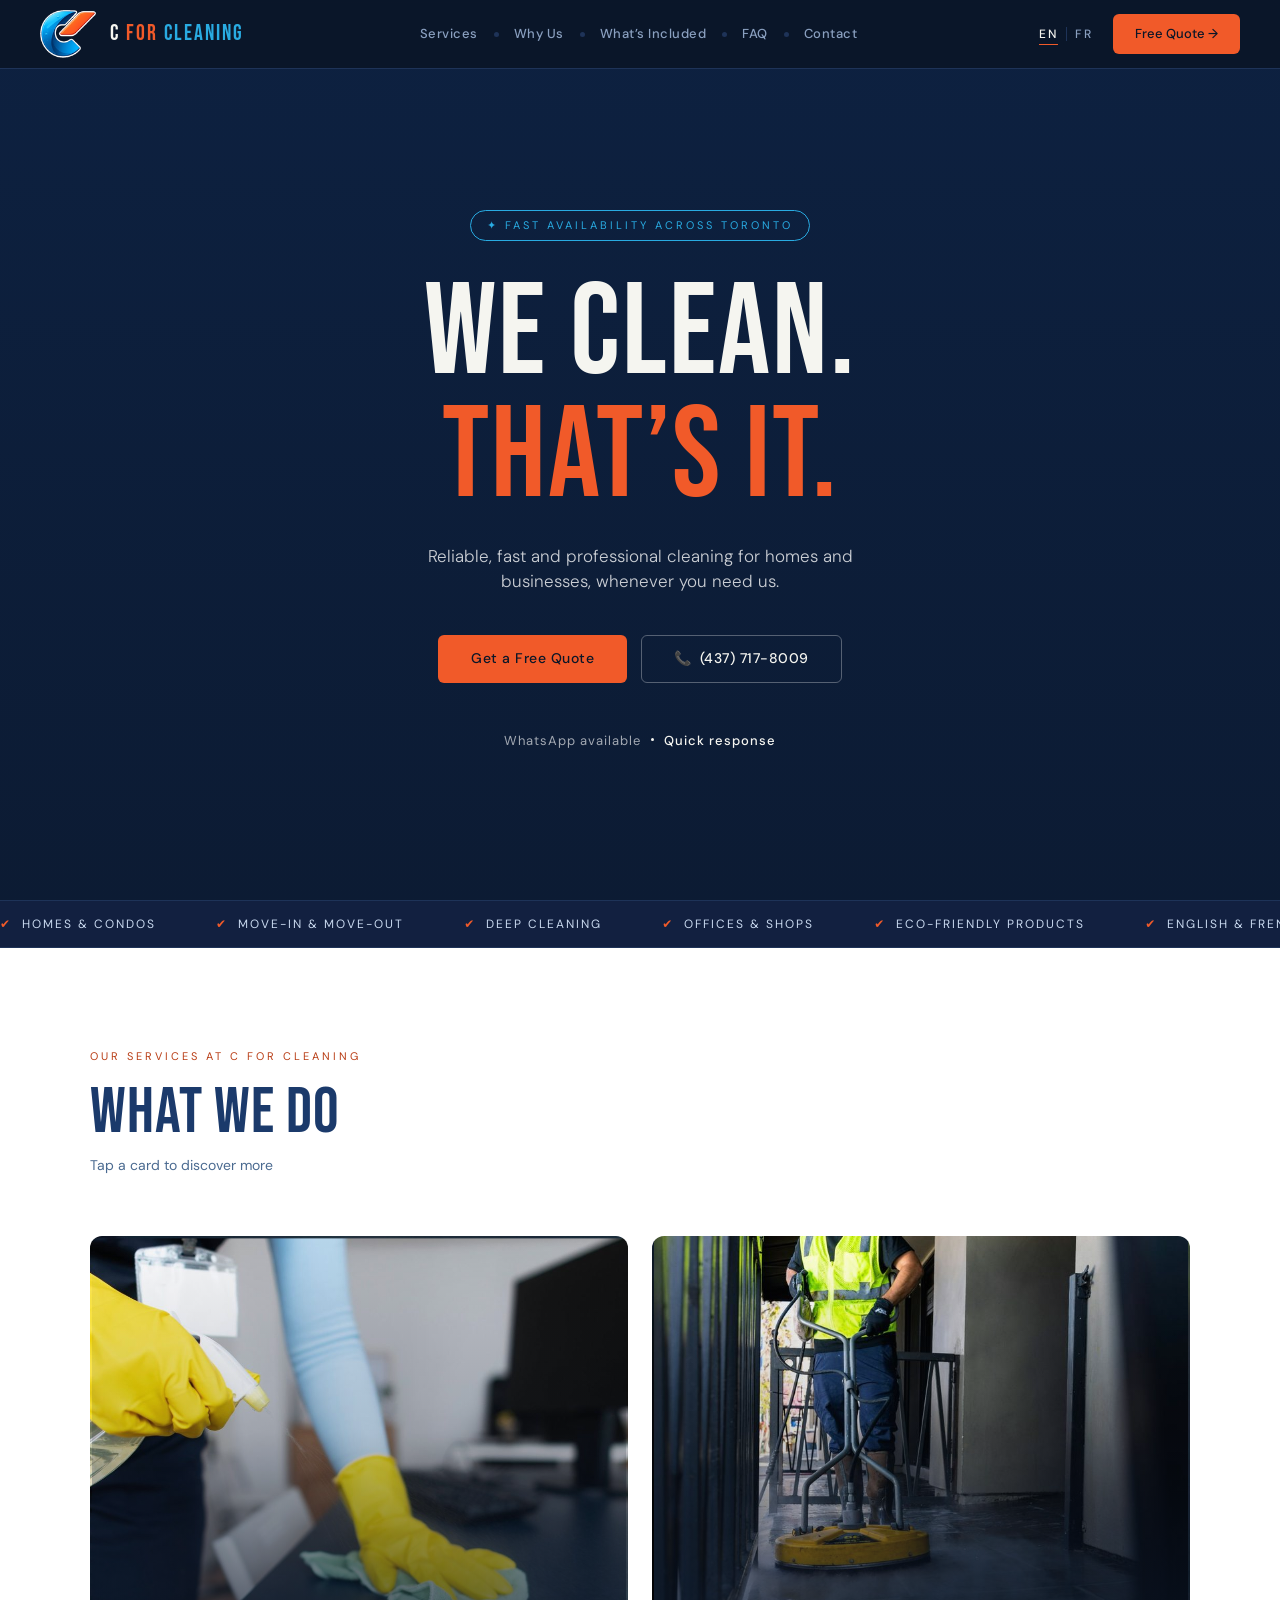
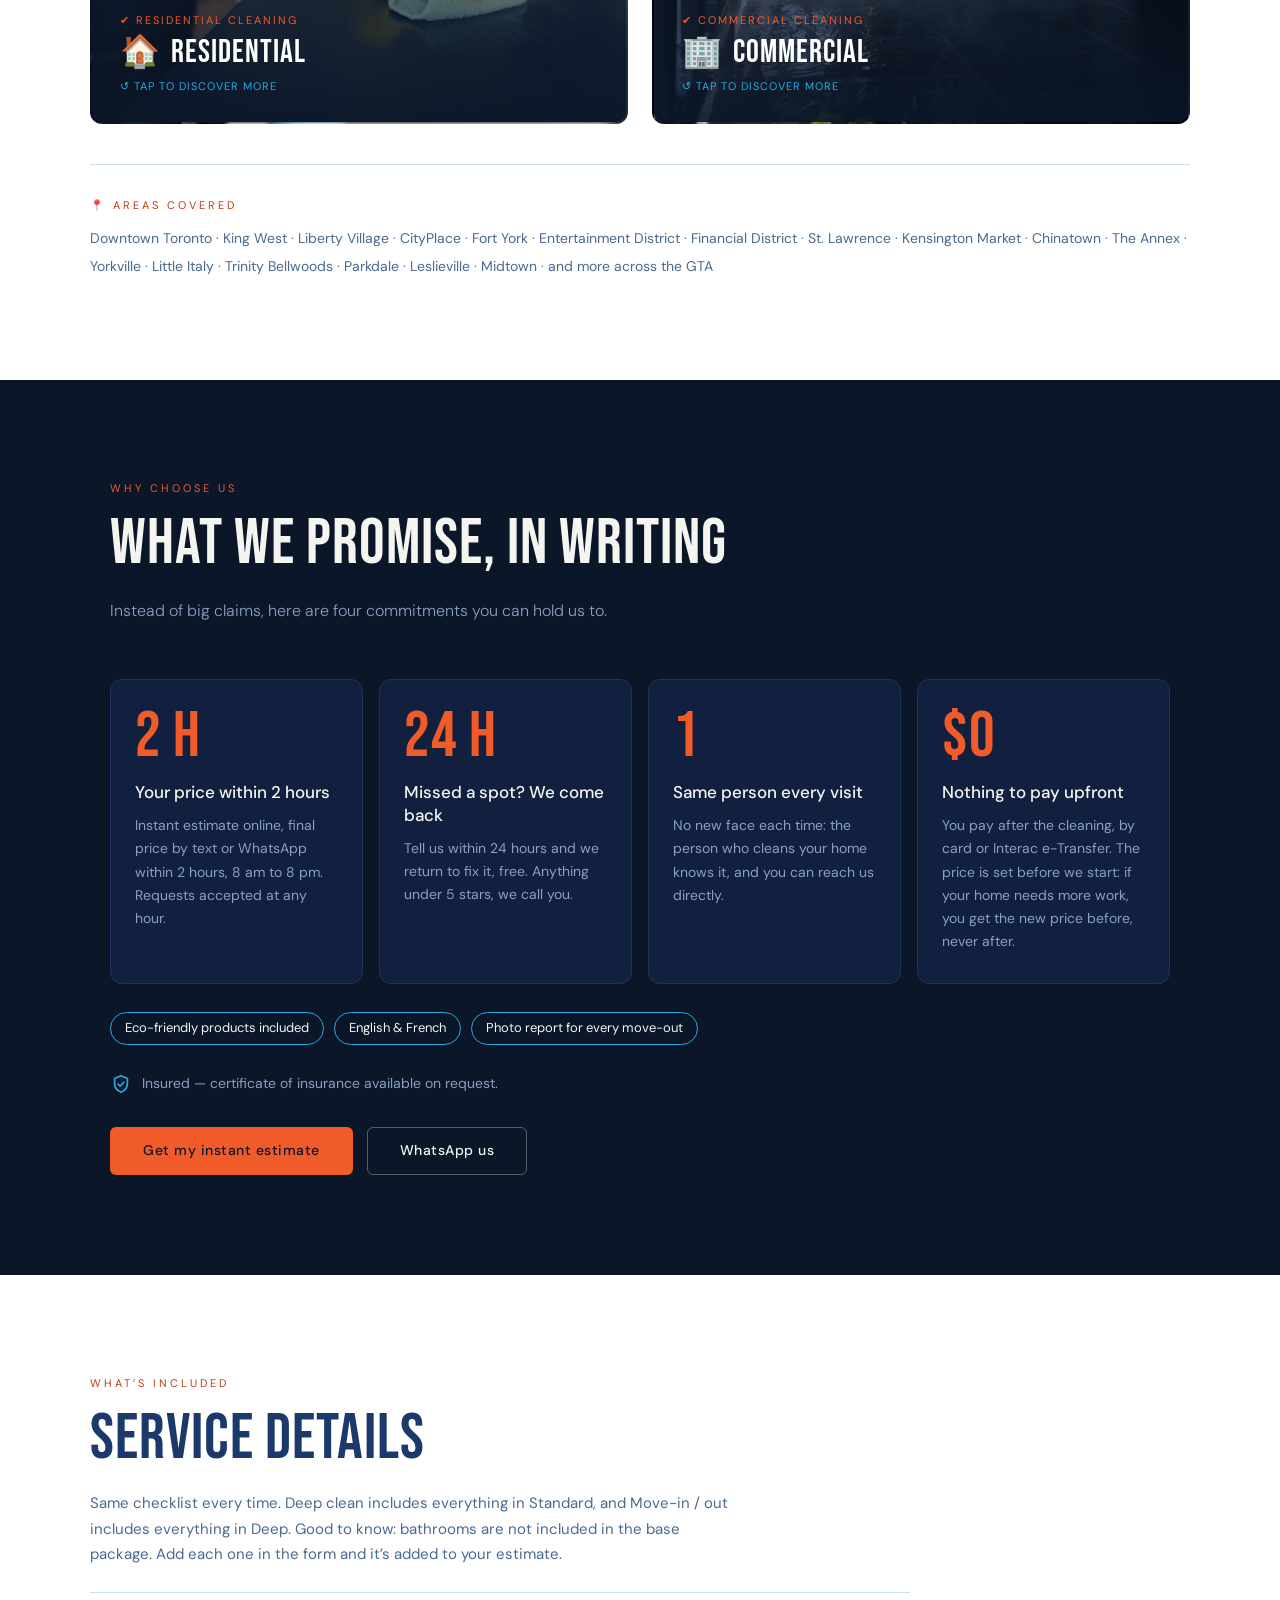
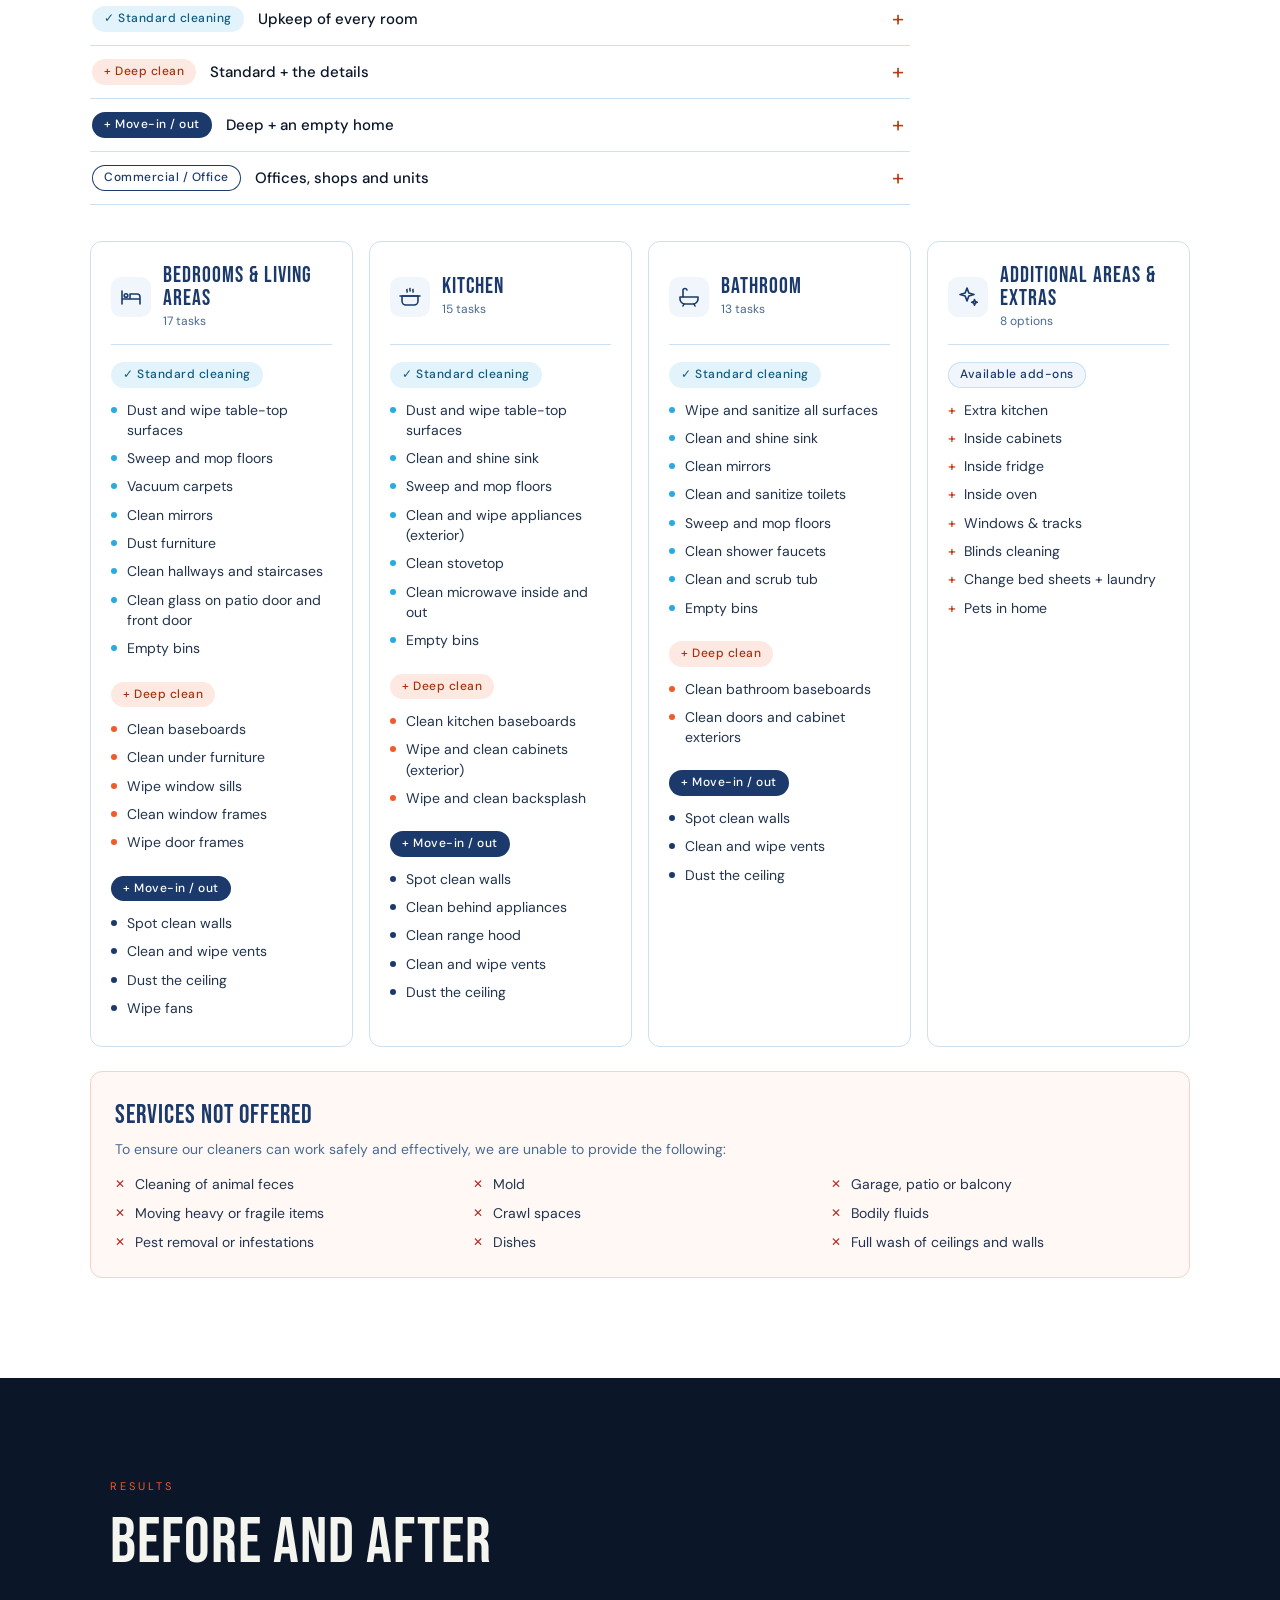
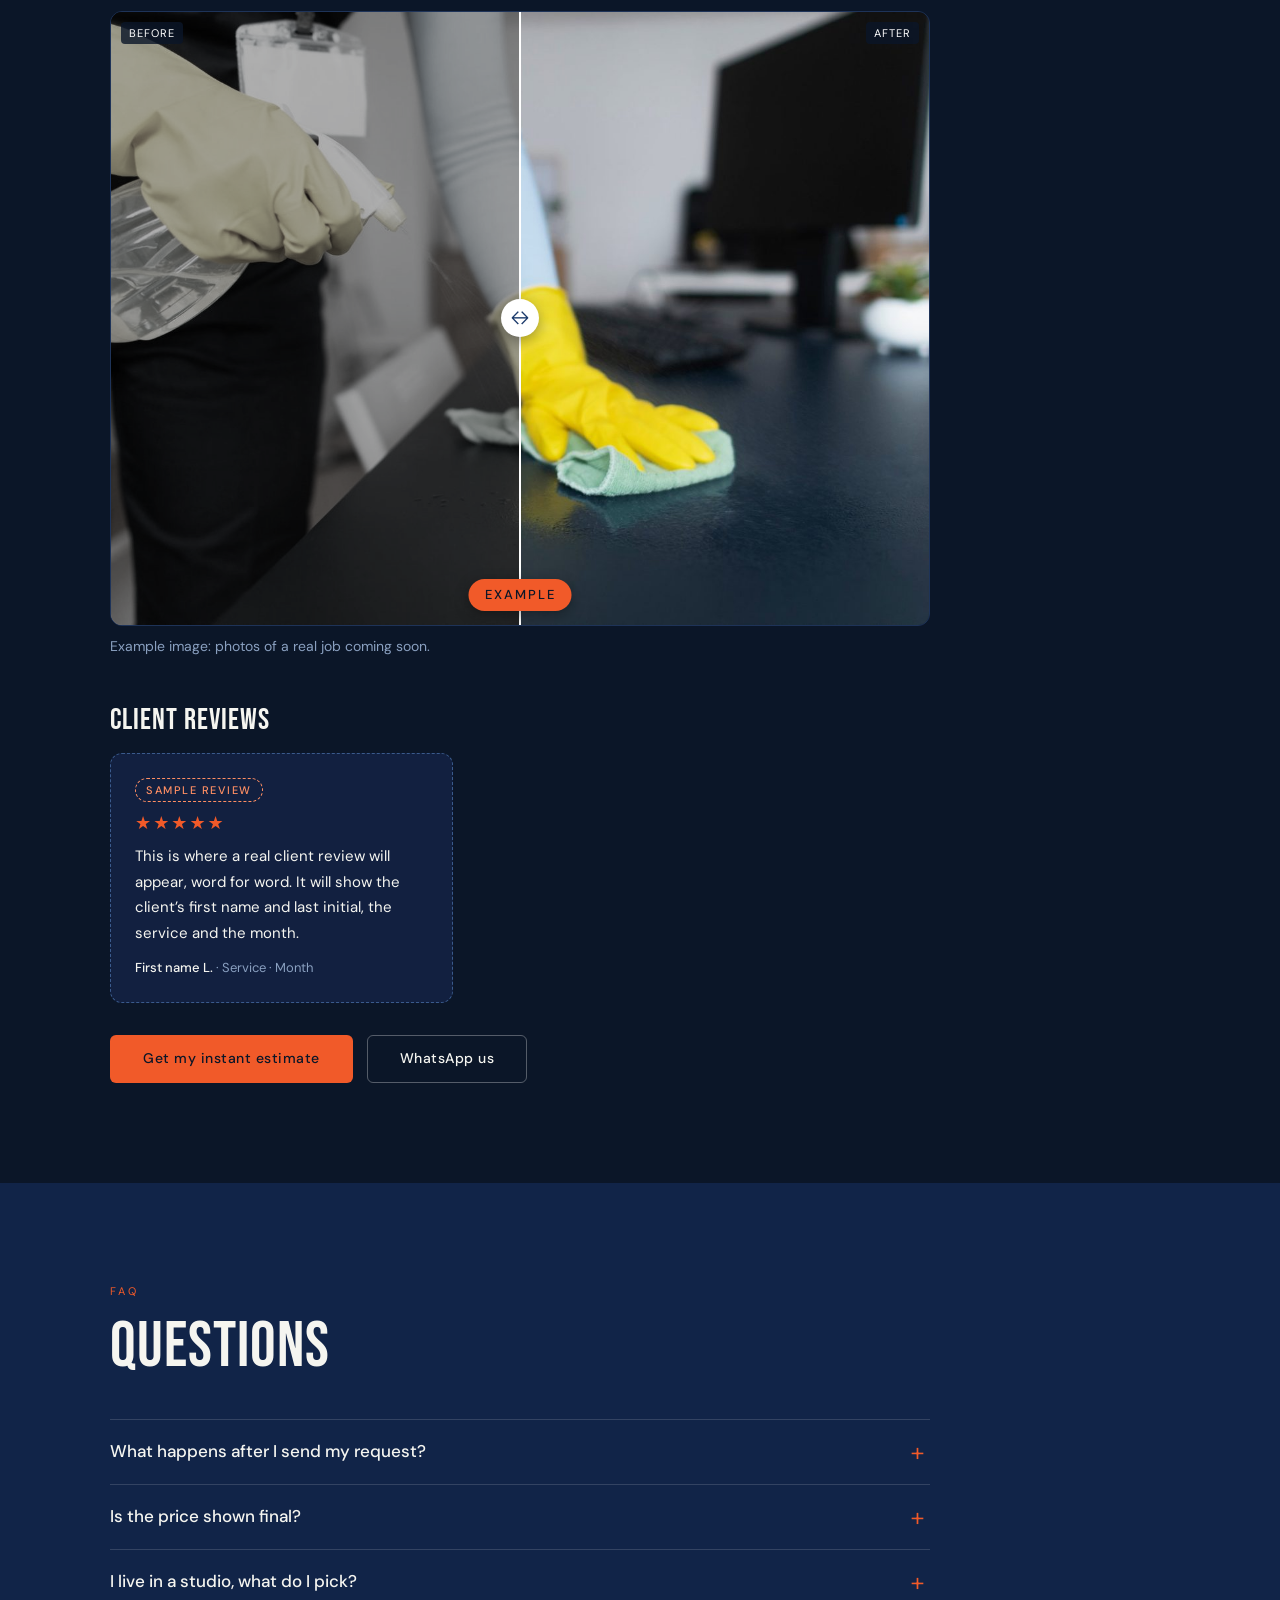
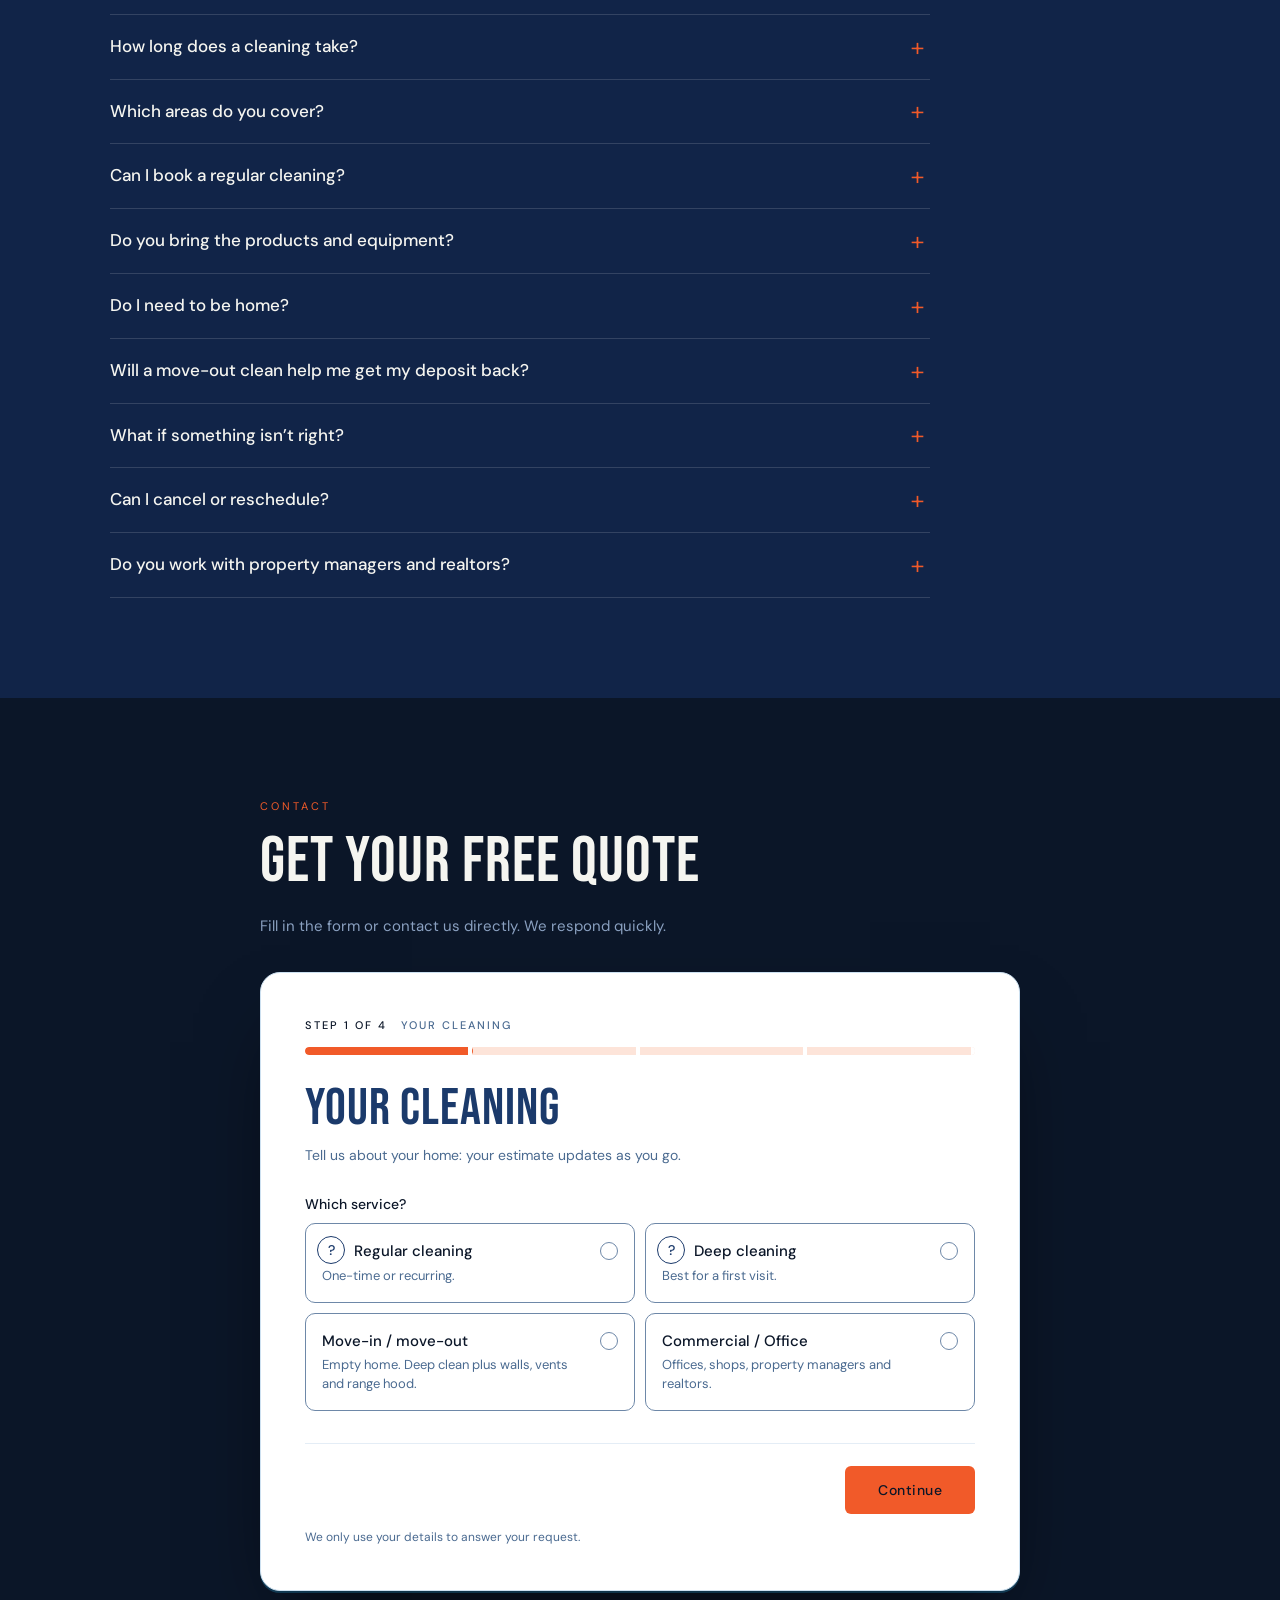
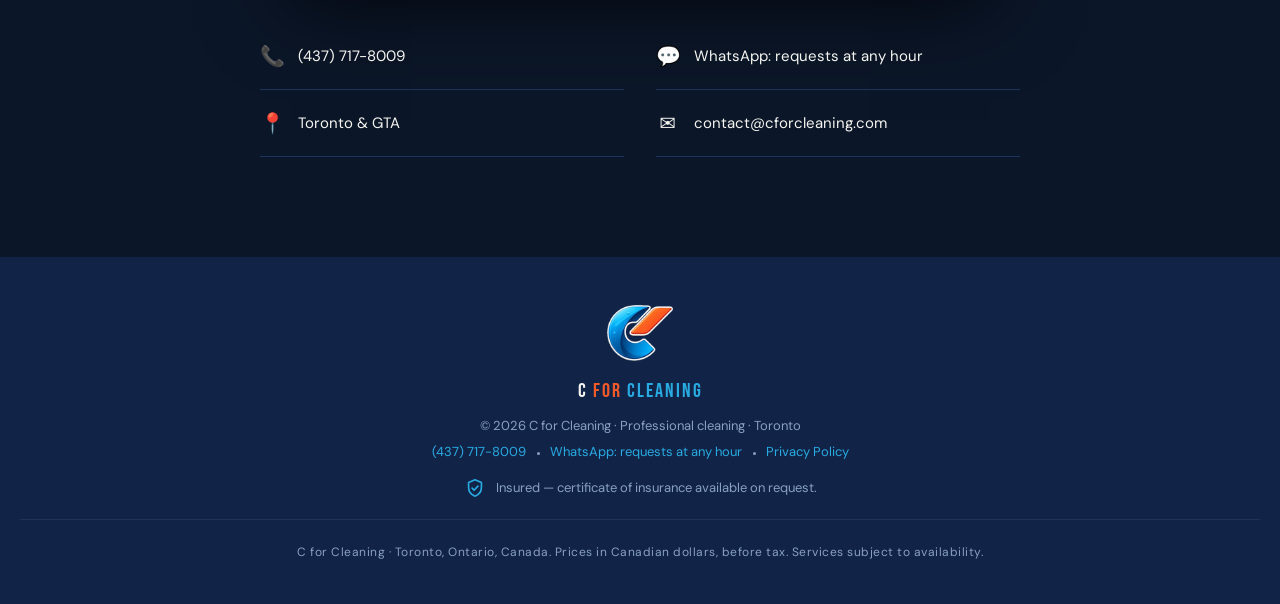
==== commit 6fe7b1d5: "Why choose us: four numbered promises - Title "What we promise, in writing", a one-line intro, and f" ====
--- a/index.html
+++ b/index.html
@@ -179,13 +179,33 @@
       <div class="intro-text">
         <p data-i18n="why.text"></p>
       </div>
-      <ul class="pillars pillars--six">
-        <li class="pillar"><span class="pillar-icon" aria-hidden="true" data-icon="⏱️"></span><h3 data-i18n="why.cards.0.title"></h3><p data-i18n="why.cards.0.text"></p></li>
-        <li class="pillar"><span class="pillar-icon" aria-hidden="true" data-icon="💲"></span><h3 data-i18n="why.cards.1.title"></h3><p data-i18n="why.cards.1.text"></p></li>
-        <li class="pillar"><span class="pillar-icon" aria-hidden="true" data-icon="⭐"></span><h3 data-i18n="why.cards.2.title"></h3><p data-i18n="why.cards.2.text"></p></li>
-        <li class="pillar"><span class="pillar-icon" aria-hidden="true" data-icon="🧑‍🔧"></span><h3 data-i18n="why.cards.3.title"></h3><p data-i18n="why.cards.3.text"></p></li>
-        <li class="pillar"><span class="pillar-icon" aria-hidden="true" data-icon="📸"></span><h3 data-i18n="why.cards.4.title"></h3><p data-i18n="why.cards.4.text"></p></li>
-        <li class="pillar"><span class="pillar-icon" aria-hidden="true" data-icon="🧴"></span><h3 data-i18n="why.cards.5.title"></h3><p data-i18n="why.cards.5.text"></p></li>
+      <!-- 4 engagements chiffrés : 4 colonnes sur ordinateur, 2 × 2 sur tablette, 1 colonne sur mobile -->
+      <ul class="promises">
+        <li class="promise">
+          <p class="promise__num" aria-hidden="true" data-i18n="why.cards.0.number"></p>
+          <h3 class="promise__title" data-i18n="why.cards.0.title"></h3>
+          <p class="promise__text" data-i18n="why.cards.0.text"></p>
+        </li>
+        <li class="promise">
+          <p class="promise__num" aria-hidden="true" data-i18n="why.cards.1.number"></p>
+          <h3 class="promise__title" data-i18n="why.cards.1.title"></h3>
+          <p class="promise__text" data-i18n="why.cards.1.text"></p>
+        </li>
+        <li class="promise">
+          <p class="promise__num" aria-hidden="true" data-i18n="why.cards.2.number"></p>
+          <h3 class="promise__title" data-i18n="why.cards.2.title"></h3>
+          <p class="promise__text" data-i18n="why.cards.2.text"></p>
+        </li>
+        <li class="promise">
+          <p class="promise__num" aria-hidden="true" data-i18n="why.cards.3.number"></p>
+          <h3 class="promise__title" data-i18n="why.cards.3.title"></h3>
+          <p class="promise__text" data-i18n="why.cards.3.text"></p>
+        </li>
+      </ul>
+      <ul class="why-tags">
+        <li data-i18n="why.tags.0"></li>
+        <li data-i18n="why.tags.1"></li>
+        <li data-i18n="why.tags.2"></li>
       </ul>
       <p class="insured"><svg class="insured__icon" aria-hidden="true" focusable="false"><use href="#i-shield"/></svg><span data-i18n="trust.insured"></span></p>
       <div class="cta-row">
--- a/css/style.css
+++ b/css/style.css
@@ -472,26 +472,43 @@
 }
 .intro-text p + p { margin-top: 1.9em; }
 
-/* Piliers */
-.pillars {
+/* Engagements chiffrés : 4 colonnes, 2 × 2 sur tablette, 1 colonne sur mobile */
+.promises {
   display: grid;
-  grid-template-columns: repeat(5, minmax(0, 1fr));
-  gap: 1px;
-  margin-top: 60px;
-  overflow: hidden;
-  background: var(--border);
+  grid-template-columns: repeat(4, minmax(0, 1fr));
+  gap: 16px;
+  margin-top: 52px;
+}
+.promise {
+  padding: 28px 24px 30px;
   border: 1px solid var(--border);
   border-radius: 12px;
-}
-.pillars--six { grid-template-columns: repeat(3, minmax(0, 1fr)); }
-.pillar { padding: 32px 24px; background: var(--gray); transition: background 0.2s; }
-.pillar:hover { background: #1a3060; }
-.pillar-icon { display: block; margin-bottom: 14px; font-size: 26px; line-height: 1; }
-.pillar h3 { margin-bottom: 8px; font-size: 14px; font-weight: 500; }
-.pillar p { color: var(--muted); font-size: 13px; line-height: 1.6; }
-
-@media (max-width: 900px) { .pillars { grid-template-columns: repeat(3, minmax(0, 1fr)); } }
-@media (max-width: 560px) { .pillars { grid-template-columns: repeat(2, minmax(0, 1fr)); } }
+  background: var(--gray);
+}
+.promise__num {
+  margin-bottom: 16px;
+  color: var(--orange);
+  font-family: var(--display);
+  font-size: 64px;
+  letter-spacing: 1px;
+  line-height: 0.9;
+  white-space: nowrap;
+}
+.promise__title { margin-bottom: 10px; color: var(--white); font-size: 17px; font-weight: 500; line-height: 1.35; }
+.promise__text { color: var(--muted); font-size: 14px; line-height: 1.65; }
+@media (max-width: 999px) { .promises { grid-template-columns: repeat(2, minmax(0, 1fr)); } }
+@media (max-width: 599px) { .promises { grid-template-columns: minmax(0, 1fr); } }
+
+/* Pastilles sous les engagements */
+.why-tags { display: flex; flex-wrap: wrap; gap: 10px; margin-top: 28px; }
+.why-tags li {
+  padding: 7px 14px;
+  border: 1px solid var(--blue);
+  border-radius: 100px;
+  color: var(--white);
+  font-size: 13px;
+  line-height: 1.3;
+}
 
 /* Ligne « assurés » et boutons de fin de section */
 .insured {
@@ -1718,8 +1735,9 @@
   .badge { padding: 5px 12px; font-size: 10px; letter-spacing: 2px; }
   .section { padding: 60px 20px; }
   h2 { font-size: clamp(32px, 9vw, 48px); }
-  .pillars { margin-top: 36px; }
-  .pillar { padding: 22px 16px; }
+  .promises { margin-top: 36px; }
+  .promise { padding: 22px 20px 24px; }
+  .promise__num { font-size: 56px; }
   .services-outer { padding: 60px 16px; }
   .services-grid { grid-template-columns: minmax(0, 1fr); gap: 16px; margin-top: 36px; }
   .flip-card-inner, .flip-front { min-height: 360px; }
@@ -1743,7 +1761,6 @@
   .nav-brand-name { font-size: 14px; letter-spacing: 1px; }
   .nav .logo { height: 36px; }
   .hero h1 { font-size: 42px; }
-  .pillars { grid-template-columns: minmax(0, 1fr); }
   .counters { gap: 0 10px; }
   .stepper__btn { width: 42px; }
 }
